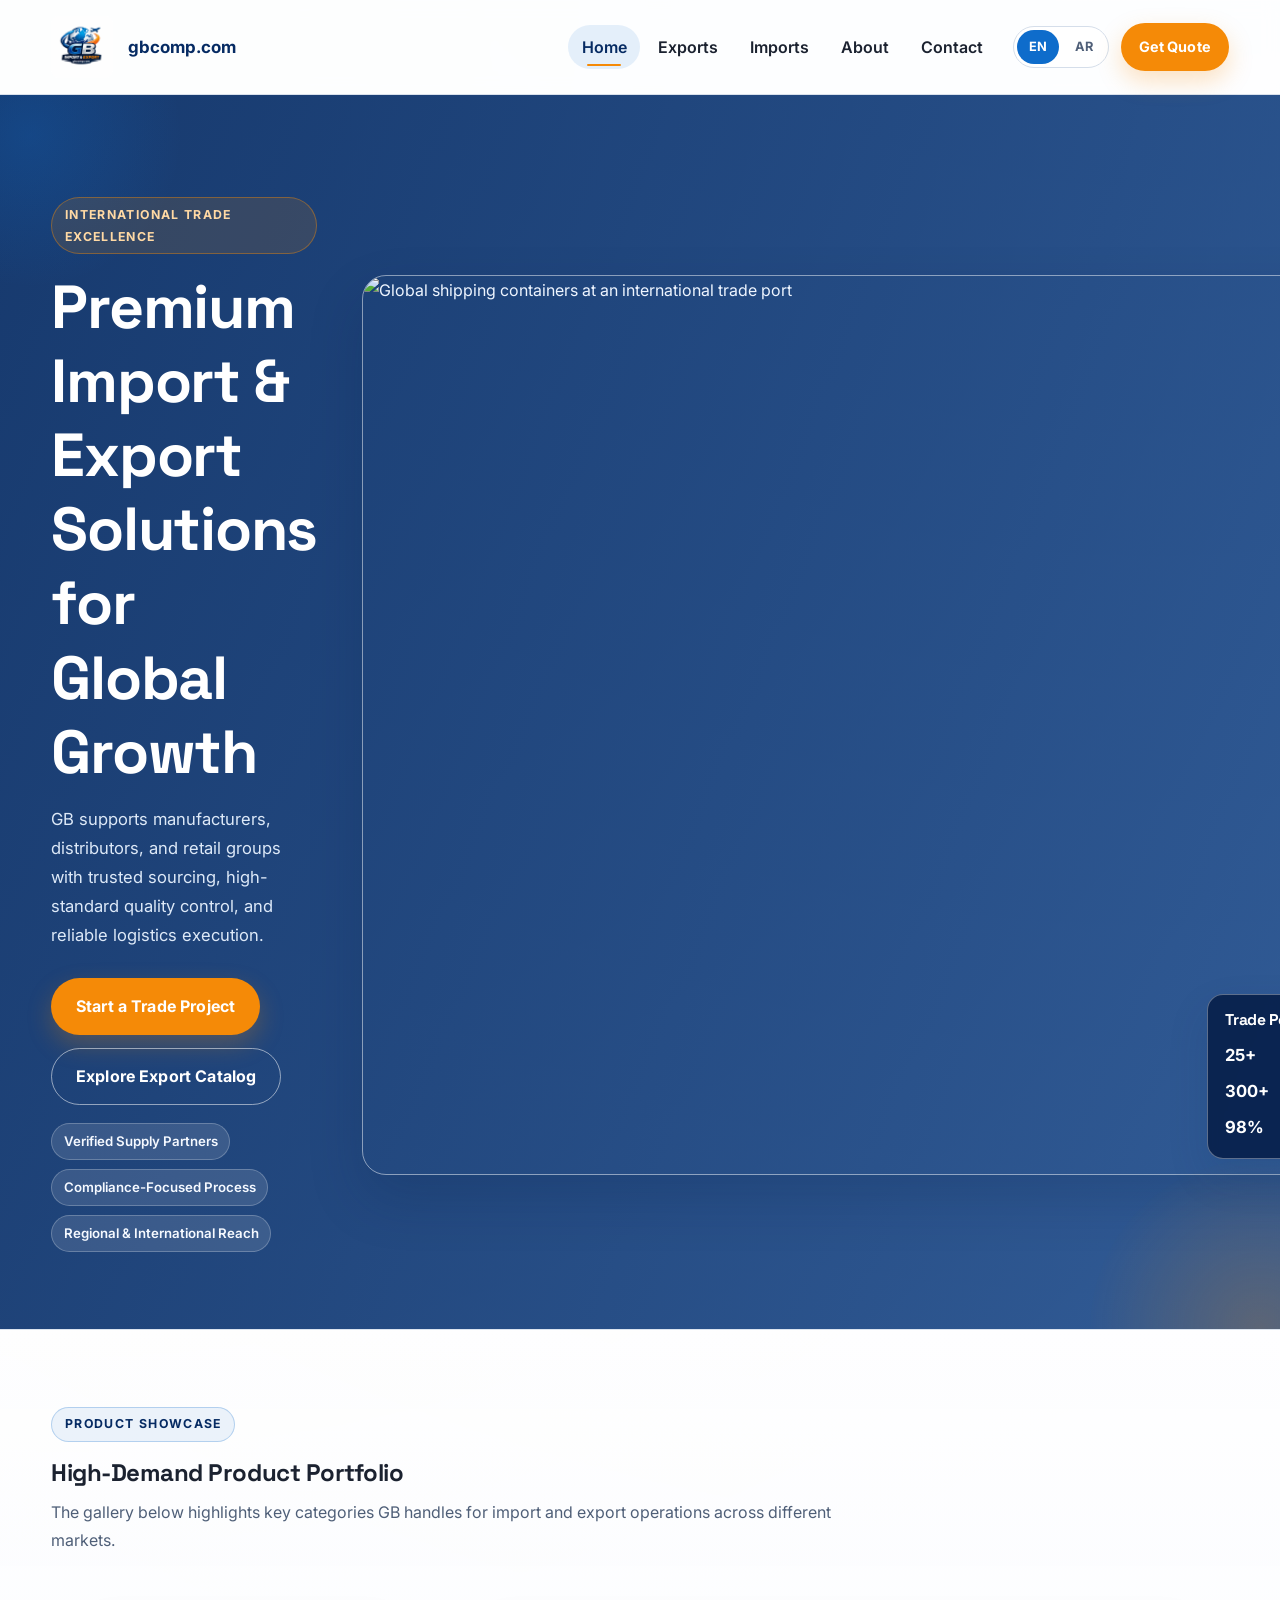
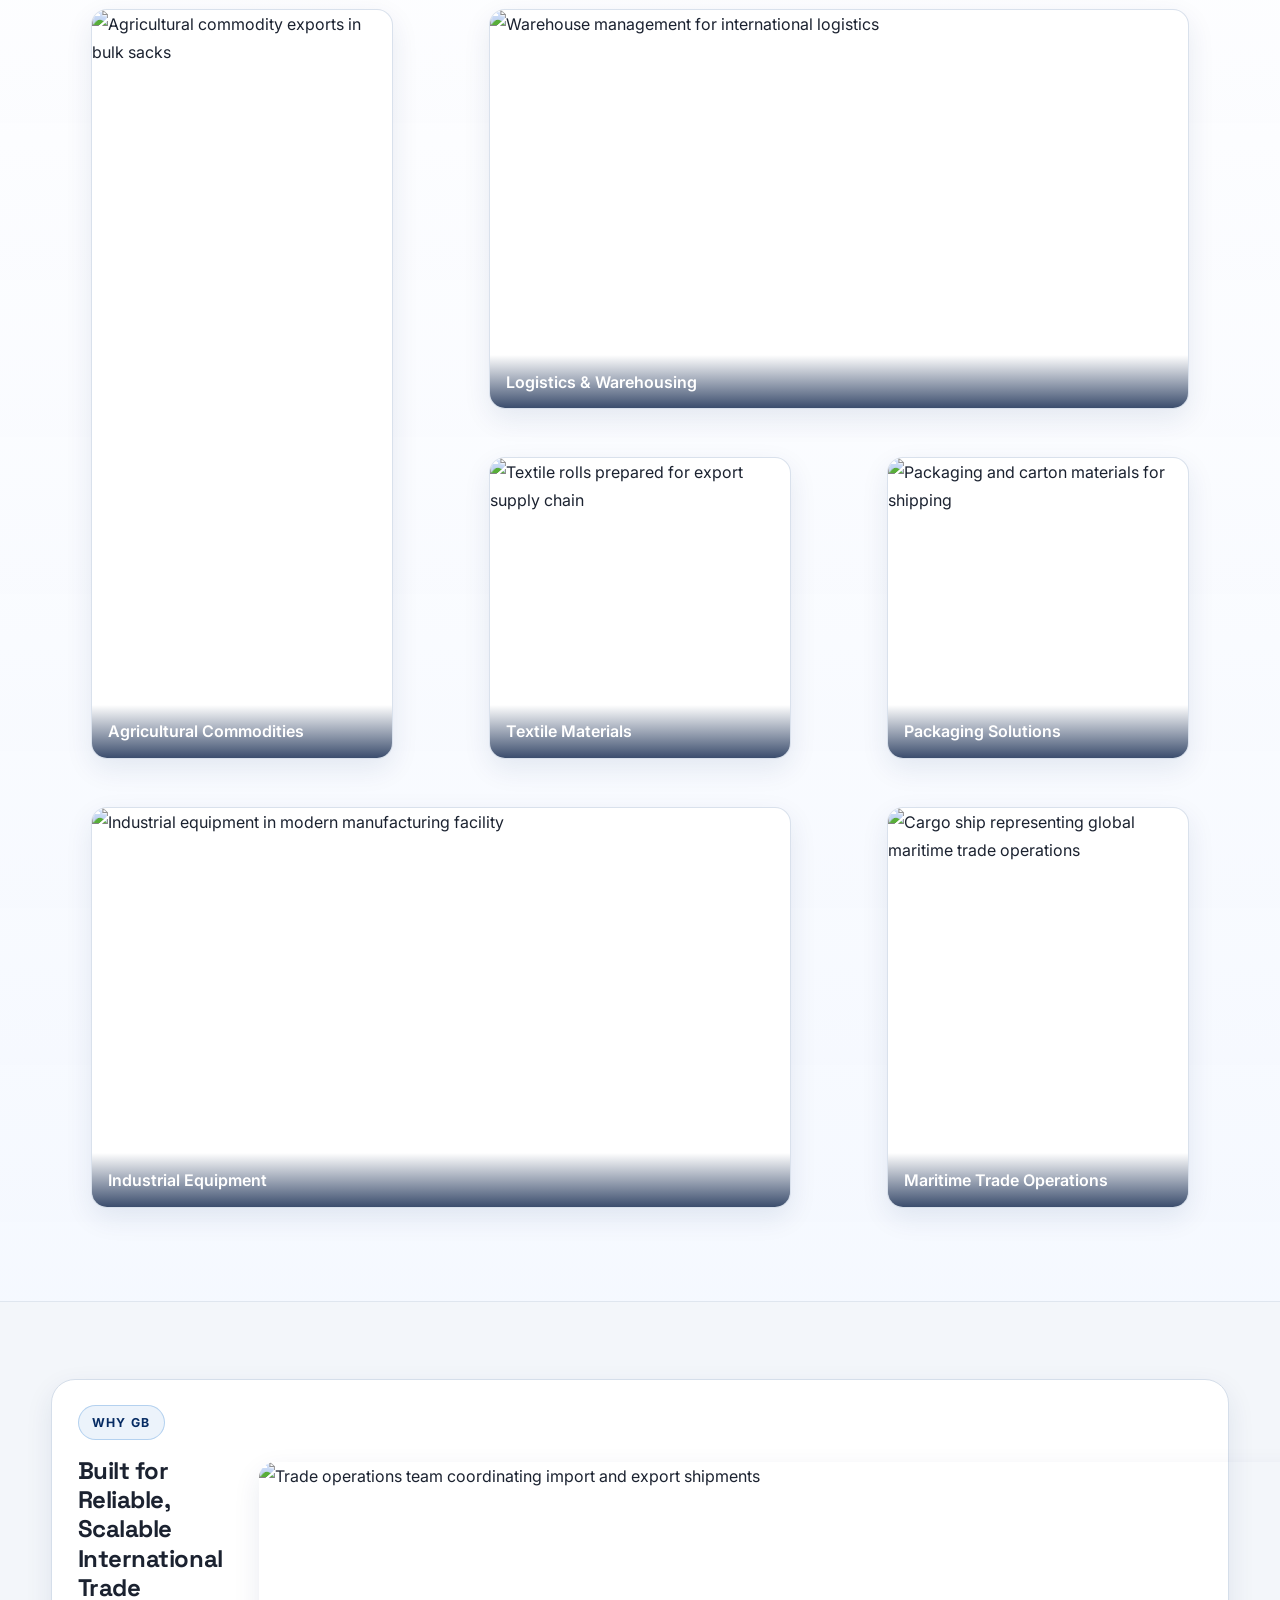
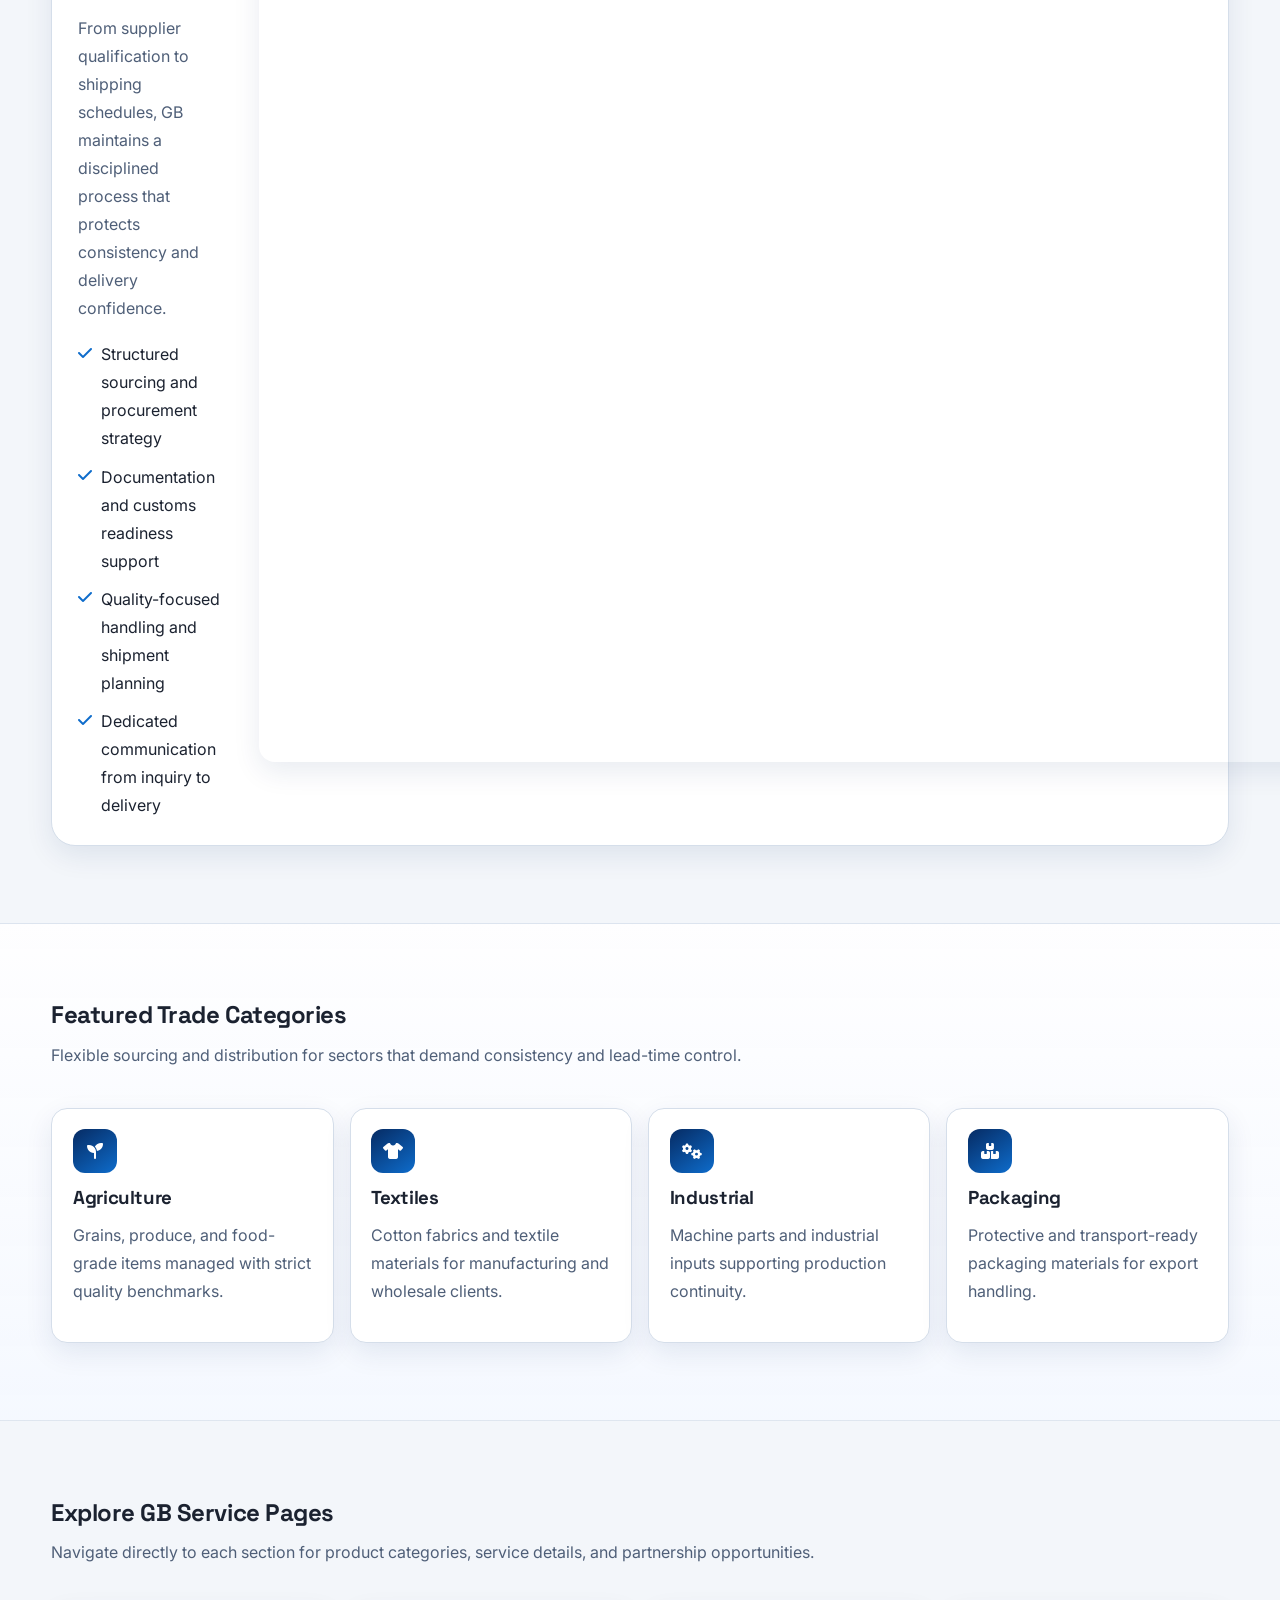
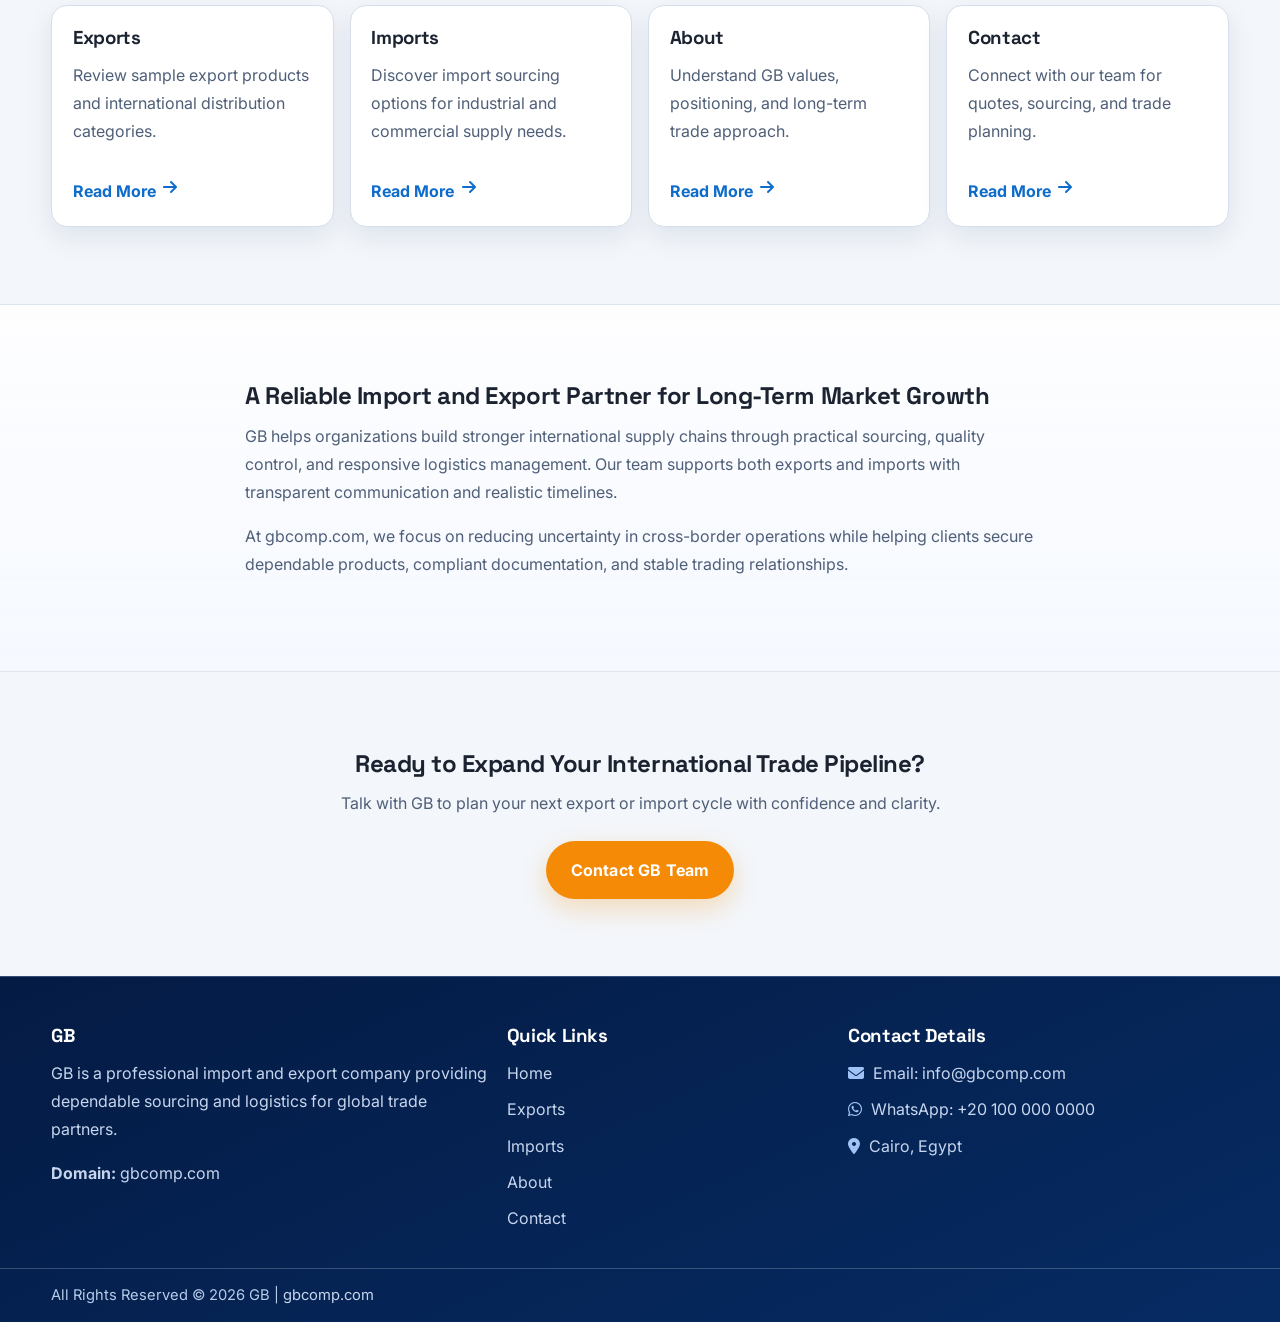
==== index.html @ 56ac0a10 "Add files via upload" ====
<!DOCTYPE html>
<html lang="en" dir="ltr">
<head>
  <meta charset="UTF-8">
  <meta name="viewport" content="width=device-width, initial-scale=1.0">
  <title>GB Import & Export Company | Global Trade Solutions</title>
  <meta name="description" data-meta="description" content="GB is a trusted import and export company delivering reliable sourcing, compliance, and global shipping solutions.">
  <meta name="keywords" data-meta="keywords" content="GB, gbcomp.com, import export company, global trade, export services, import services, logistics">
  <meta name="robots" content="index, follow">
  <link rel="canonical" href="https://gbcomp.com/">
  <link rel="alternate" hreflang="en" href="https://gbcomp.com/index.html">
  <link rel="alternate" hreflang="ar" href="https://gbcomp.com/index.html?lang=ar">
  <meta property="og:type" content="website">
  <meta property="og:url" content="https://gbcomp.com/">
  <meta property="og:title" data-meta="og:title" content="GB Import & Export Company | Global Trade Solutions">
  <meta property="og:description" data-meta="og:description" content="Professional import and export services by GB with reliable sourcing and shipping.">
  <meta property="og:image" content="https://source.unsplash.com/1600x900/?cargo,ship,port,sunset">
  <meta property="og:site_name" content="GB - gbcomp.com">
  <meta name="twitter:card" content="summary_large_image">
  <meta name="twitter:title" data-meta="twitter:title" content="GB Import & Export Company | Global Trade Solutions">
  <meta name="twitter:description" data-meta="twitter:description" content="Professional import and export services by GB with reliable sourcing and shipping.">
  <meta name="twitter:image" content="https://source.unsplash.com/1600x900/?global,trade,logistics">
  <link rel="preconnect" href="https://fonts.googleapis.com">
  <link rel="preconnect" href="https://fonts.gstatic.com" crossorigin>
  <link href="https://fonts.googleapis.com/css2?family=Cairo:wght@400;500;600;700&family=Inter:wght@400;500;600;700&family=Noto+Kufi+Arabic:wght@400;500;700&family=Space+Grotesk:wght@500;600;700&family=Tajawal:wght@400;500;700&display=swap" rel="stylesheet">
  <link rel="stylesheet" href="https://cdnjs.cloudflare.com/ajax/libs/font-awesome/6.5.2/css/all.min.css">
  <link rel="stylesheet" href="style.css">
  <script defer src="script.js"></script>
  <script type="application/ld+json">
    {
      "@context": "https://schema.org",
      "@type": "Organization",
      "name": "GB",
      "url": "https://gbcomp.com/",
      "logo": "https://gbcomp.com/logo.svg",
      "email": "info@gbcomp.com",
      "telephone": "+20 100 000 0000",
      "description": "GB is an import and export company providing international sourcing, export distribution, and global logistics coordination.",
      "address": {
        "@type": "PostalAddress",
        "addressLocality": "Cairo",
        "addressCountry": "EG"
      },
      "contactPoint": {
        "@type": "ContactPoint",
        "contactType": "sales",
        "email": "info@gbcomp.com",
        "telephone": "+20 100 000 0000"
      }
    }
  </script>
</head>
<body data-page="home">
  <header class="site-header">
    <div class="container nav-wrap">
      <a class="brand" href="index.html" aria-label="GB Home">
        <img class="brand-logo" src="logo.svg" alt="GB Company Logo" width="220" height="60" decoding="async">
        <span class="brand-text">gbcomp.com</span>
      </a>

      <button class="nav-toggle" aria-expanded="false" aria-controls="site-nav" aria-label="Toggle menu">
        <i class="fa-solid fa-bars"></i>
      </button>

      <nav class="site-nav" id="site-nav" aria-label="Main navigation">
        <ul>
          <li><a href="index.html" data-i18n="common.nav.home">Home</a></li>
          <li><a href="exports.html" data-i18n="common.nav.exports">Exports</a></li>
          <li><a href="imports.html" data-i18n="common.nav.imports">Imports</a></li>
          <li><a href="about.html" data-i18n="common.nav.about">About</a></li>
          <li><a href="contact.html" data-i18n="common.nav.contact" data-open-contact-modal="true">Contact</a></li>
        </ul>

        <div class="nav-actions">
          <div class="lang-switch" role="group" aria-label="Language switcher">
            <button class="lang-btn" type="button" data-lang-btn="en">EN</button>
            <button class="lang-btn" type="button" data-lang-btn="ar">AR</button>
          </div>
          <a class="btn btn-sm" href="contact.html" data-i18n="common.nav.quote">Get Quote</a>
        </div>
      </nav>
    </div>
  </header>

  <main>
    <section class="hero hero-home" style="--hero-image: url('https://source.unsplash.com/1920x1080/?shipping,containers,port,sunset');">
      <div class="container hero-grid">
        <div class="hero-copy reveal">
          <span class="eyebrow" data-i18n="home.hero.eyebrow">International Trade Excellence</span>
          <h1 data-i18n="home.hero.title">Premium Import & Export Solutions for Global Growth</h1>
          <p data-i18n="home.hero.text">
            GB supports manufacturers, distributors, and retail groups with trusted sourcing, high-standard quality control, and reliable logistics execution.
          </p>
          <div class="hero-actions">
            <a class="btn" href="contact.html" data-i18n="home.hero.ctaPrimary">Start a Trade Project</a>
            <a class="btn btn-outline" href="exports.html" data-i18n="home.hero.ctaSecondary">Explore Export Catalog</a>
          </div>
          <div class="trust-strip">
            <span data-i18n="home.hero.trust1">Verified Supply Partners</span>
            <span data-i18n="home.hero.trust2">Compliance-Focused Process</span>
            <span data-i18n="home.hero.trust3">Regional & International Reach</span>
          </div>
        </div>

        <div class="hero-visual reveal">
          <img src="https://source.unsplash.com/1200x900/?container,terminal,logistics" loading="eager" width="1200" height="900" alt="Global shipping containers at an international trade port" data-i18n-alt="home.alt.heroImage">
          <article class="hero-float-card">
            <h3 data-i18n="home.hero.cardTitle">Trade Performance Snapshot</h3>
            <ul>
              <li><strong>25+</strong> <span data-i18n="home.hero.metric1">Active Global Routes</span></li>
              <li><strong>300+</strong> <span data-i18n="home.hero.metric2">Products Managed</span></li>
              <li><strong>98%</strong> <span data-i18n="home.hero.metric3">On-Time Shipments</span></li>
            </ul>
          </article>
        </div>
      </div>
    </section>

    <section class="section section-soft">
      <div class="container">
        <div class="section-heading reveal">
          <span class="eyebrow" data-i18n="home.gallery.eyebrow">Product Showcase</span>
          <h2 data-i18n="home.gallery.title">High-Demand Product Portfolio</h2>
          <p data-i18n="home.gallery.text">The gallery below highlights key categories GB handles for import and export operations across different markets.</p>
        </div>

        <div class="gallery-grid">
          <figure class="gallery-item tall reveal">
            <img src="https://source.unsplash.com/900x1200/?agriculture,grain,export" loading="lazy" width="900" height="1200" alt="Agricultural commodity exports in bulk sacks" data-i18n-alt="home.alt.gallery1">
            <figcaption data-i18n="home.gallery.cap1">Agricultural Commodities</figcaption>
          </figure>
          <figure class="gallery-item wide reveal">
            <img src="https://source.unsplash.com/1400x800/?logistics,warehouse,forklift" loading="lazy" width="1400" height="800" alt="Warehouse management for international logistics" data-i18n-alt="home.alt.gallery2">
            <figcaption data-i18n="home.gallery.cap2">Logistics & Warehousing</figcaption>
          </figure>
          <figure class="gallery-item reveal">
            <img src="https://source.unsplash.com/900x900/?textile,fabric,manufacturing" loading="lazy" width="900" height="900" alt="Textile rolls prepared for export supply chain" data-i18n-alt="home.alt.gallery3">
            <figcaption data-i18n="home.gallery.cap3">Textile Materials</figcaption>
          </figure>
          <figure class="gallery-item reveal">
            <img src="https://source.unsplash.com/900x900/?packaging,carton,boxes" loading="lazy" width="900" height="900" alt="Packaging and carton materials for shipping" data-i18n-alt="home.alt.gallery4">
            <figcaption data-i18n="home.gallery.cap4">Packaging Solutions</figcaption>
          </figure>
          <figure class="gallery-item wide reveal">
            <img src="https://source.unsplash.com/1400x800/?industrial,machinery,factory" loading="lazy" width="1400" height="800" alt="Industrial equipment in modern manufacturing facility" data-i18n-alt="home.alt.gallery5">
            <figcaption data-i18n="home.gallery.cap5">Industrial Equipment</figcaption>
          </figure>
          <figure class="gallery-item reveal">
            <img src="https://source.unsplash.com/900x900/?cargo,ship,global,trade" loading="lazy" width="900" height="900" alt="Cargo ship representing global maritime trade operations" data-i18n-alt="home.alt.gallery6">
            <figcaption data-i18n="home.gallery.cap6">Maritime Trade Operations</figcaption>
          </figure>
        </div>
      </div>
    </section>

    <section class="section">
      <div class="container split-grid split-card reveal">
        <div>
          <span class="eyebrow" data-i18n="home.why.eyebrow">Why GB</span>
          <h2 data-i18n="home.why.title">Built for Reliable, Scalable International Trade</h2>
          <p data-i18n="home.why.text">From supplier qualification to shipping schedules, GB maintains a disciplined process that protects consistency and delivery confidence.</p>
          <ul class="check-list">
            <li><i class="fa-solid fa-check"></i> <span data-i18n="home.why.point1">Structured sourcing and procurement strategy</span></li>
            <li><i class="fa-solid fa-check"></i> <span data-i18n="home.why.point2">Documentation and customs readiness support</span></li>
            <li><i class="fa-solid fa-check"></i> <span data-i18n="home.why.point3">Quality-focused handling and shipment planning</span></li>
            <li><i class="fa-solid fa-check"></i> <span data-i18n="home.why.point4">Dedicated communication from inquiry to delivery</span></li>
          </ul>
        </div>
        <div class="media-panel">
          <img src="https://source.unsplash.com/1200x900/?shipping,operations,team" loading="lazy" width="1200" height="900" alt="Trade operations team coordinating import and export shipments" data-i18n-alt="home.alt.whyImage">
        </div>
      </div>
    </section>

    <section class="section section-soft">
      <div class="container">
        <div class="section-heading reveal">
          <h2 data-i18n="home.categories.title">Featured Trade Categories</h2>
          <p data-i18n="home.categories.text">Flexible sourcing and distribution for sectors that demand consistency and lead-time control.</p>
        </div>

        <div class="card-grid card-grid-4">
          <article class="service-card reveal">
            <i class="fa-solid fa-seedling"></i>
            <h3 data-i18n="home.categories.c1Title">Agriculture</h3>
            <p data-i18n="home.categories.c1Text">Grains, produce, and food-grade items managed with strict quality benchmarks.</p>
          </article>
          <article class="service-card reveal">
            <i class="fa-solid fa-shirt"></i>
            <h3 data-i18n="home.categories.c2Title">Textiles</h3>
            <p data-i18n="home.categories.c2Text">Cotton fabrics and textile materials for manufacturing and wholesale clients.</p>
          </article>
          <article class="service-card reveal">
            <i class="fa-solid fa-gears"></i>
            <h3 data-i18n="home.categories.c3Title">Industrial</h3>
            <p data-i18n="home.categories.c3Text">Machine parts and industrial inputs supporting production continuity.</p>
          </article>
          <article class="service-card reveal">
            <i class="fa-solid fa-boxes-stacked"></i>
            <h3 data-i18n="home.categories.c4Title">Packaging</h3>
            <p data-i18n="home.categories.c4Text">Protective and transport-ready packaging materials for export handling.</p>
          </article>
        </div>
      </div>
    </section>

    <section class="section">
      <div class="container">
        <div class="section-heading reveal">
          <h2 data-i18n="home.overview.title">Explore GB Service Pages</h2>
          <p data-i18n="home.overview.text">Navigate directly to each section for product categories, service details, and partnership opportunities.</p>
        </div>

        <div class="card-grid card-grid-4">
          <a class="link-card reveal" href="exports.html">
            <h3 data-i18n="home.overview.eTitle">Exports</h3>
            <p data-i18n="home.overview.eText">Review sample export products and international distribution categories.</p>
            <span><span data-i18n="common.readMore">Read More</span> <i class="fa-solid fa-arrow-right"></i></span>
          </a>
          <a class="link-card reveal" href="imports.html">
            <h3 data-i18n="home.overview.iTitle">Imports</h3>
            <p data-i18n="home.overview.iText">Discover import sourcing options for industrial and commercial supply needs.</p>
            <span><span data-i18n="common.readMore">Read More</span> <i class="fa-solid fa-arrow-right"></i></span>
          </a>
          <a class="link-card reveal" href="about.html">
            <h3 data-i18n="home.overview.aTitle">About</h3>
            <p data-i18n="home.overview.aText">Understand GB values, positioning, and long-term trade approach.</p>
            <span><span data-i18n="common.readMore">Read More</span> <i class="fa-solid fa-arrow-right"></i></span>
          </a>
          <a class="link-card reveal" href="contact.html">
            <h3 data-i18n="home.overview.cTitle">Contact</h3>
            <p data-i18n="home.overview.cText">Connect with our team for quotes, sourcing, and trade planning.</p>
            <span><span data-i18n="common.readMore">Read More</span> <i class="fa-solid fa-arrow-right"></i></span>
          </a>
        </div>
      </div>
    </section>

    <section class="section section-soft">
      <div class="container narrow reveal">
        <h2 data-i18n="home.seo.title">A Reliable Import and Export Partner for Long-Term Market Growth</h2>
        <p data-i18n="home.seo.p1">GB helps organizations build stronger international supply chains through practical sourcing, quality control, and responsive logistics management. Our team supports both exports and imports with transparent communication and realistic timelines.</p>
        <p data-i18n="home.seo.p2">At gbcomp.com, we focus on reducing uncertainty in cross-border operations while helping clients secure dependable products, compliant documentation, and stable trading relationships.</p>
      </div>
    </section>

    <section class="section cta-band">
      <div class="container reveal">
        <h2 data-i18n="home.cta.title">Ready to Expand Your International Trade Pipeline?</h2>
        <p data-i18n="home.cta.text">Talk with GB to plan your next export or import cycle with confidence and clarity.</p>
        <a class="btn" href="contact.html" data-i18n="home.cta.button">Contact GB Team</a>
      </div>
    </section>
  </main>

  <footer class="site-footer">
    <div class="container footer-grid">
      <div>
        <h3 data-i18n="common.footer.company">GB</h3>
        <p data-i18n="common.footer.about">GB is a professional import and export company providing dependable sourcing and logistics for global trade partners.</p>
        <p>
          <strong data-i18n="common.footer.domain">Domain:</strong>
          <a href="https://gbcomp.com/">gbcomp.com</a>
        </p>
      </div>

      <div>
        <h3 data-i18n="common.footer.quickLinks">Quick Links</h3>
        <ul class="footer-links">
          <li><a href="index.html" data-i18n="common.nav.home">Home</a></li>
          <li><a href="exports.html" data-i18n="common.nav.exports">Exports</a></li>
          <li><a href="imports.html" data-i18n="common.nav.imports">Imports</a></li>
          <li><a href="about.html" data-i18n="common.nav.about">About</a></li>
          <li><a href="contact.html" data-i18n="common.nav.contact">Contact</a></li>
        </ul>
      </div>

      <div>
        <h3 data-i18n="common.footer.contact">Contact Details</h3>
        <ul class="footer-contact">
          <li><i class="fa-solid fa-envelope"></i> <span data-i18n="common.footer.emailLabel">Email:</span> <a href="mailto:info@gbcomp.com">info@gbcomp.com</a></li>
          <li><i class="fa-brands fa-whatsapp"></i> <span data-i18n="common.footer.whatsappLabel">WhatsApp:</span> <a href="https://wa.me/201000000000" target="_blank" rel="noopener">+20 100 000 0000</a></li>
          <li><i class="fa-solid fa-location-dot"></i> <span data-i18n="common.footer.address">Cairo, Egypt</span></li>
        </ul>
      </div>
    </div>

    <div class="footer-bottom">
      <div class="container">
        <p><span data-i18n="common.footer.rights">All Rights Reserved</span> &copy; <span data-year></span> GB | <a href="https://gbcomp.com/">gbcomp.com</a></p>
      </div>
    </div>
  </footer>
  <!-- Quick Contact Modal: edit contact details and labels here if needed -->
  <div class="contact-modal" data-contact-modal aria-hidden="true">
    <div class="contact-modal-panel" role="dialog" aria-modal="true" aria-labelledby="contact-modal-title">
      <button class="modal-close" type="button" data-close-contact-modal aria-label="Close contact form">
        <i class="fa-solid fa-xmark"></i>
      </button>

      <div class="modal-grid">
        <aside class="modal-info">
          <span class="modal-eyebrow" data-i18n="contact.modal.eyebrow">Contact Team</span>
          <h2 id="contact-modal-title" data-i18n="contact.modal.title">Contact Us</h2>
          <p class="modal-lead" data-i18n="contact.modal.text">Connect with GB for import and export planning, sourcing support, and commercial quotations.</p>

          <ul class="modal-contact-list">
            <!-- Editable contact details -->
            <li>
              <i class="fa-solid fa-envelope"></i>
              <div>
                <h3 data-i18n="contact.info.emailTitle">Email</h3>
                <a href="mailto:info@gbcomp.com">info@gbcomp.com</a>
              </div>
            </li>
            <li>
              <i class="fa-brands fa-whatsapp"></i>
              <div>
                <h3 data-i18n="contact.info.whatsappTitle">WhatsApp</h3>
                <a href="https://wa.me/201000000000" target="_blank" rel="noopener">+20 100 000 0000</a>
              </div>
            </li>
            <li>
              <i class="fa-solid fa-location-dot"></i>
              <div>
                <h3 data-i18n="contact.info.addressTitle">Address</h3>
                <p data-i18n="contact.info.addressText">Cairo, Egypt</p>
              </div>
            </li>
            <li>
              <i class="fa-solid fa-clock"></i>
              <div>
                <h3 data-i18n="contact.info.hoursTitle">Business Hours</h3>
                <p data-i18n="contact.info.hoursLine1">Monday - Friday: 9:00 AM - 6:00 PM</p>
                <p data-i18n="contact.info.hoursLine2">Saturday: 10:00 AM - 2:00 PM</p>
              </div>
            </li>
          </ul>
        </aside>

        <section class="modal-form-block">
          <h3 data-i18n="contact.form.title">Send Us a Message</h3>
          <p data-i18n="contact.form.text">Use the form for quotations, sourcing requests, and partnership discussions.</p>

          <form id="contact-modal-form" class="modal-form" action="#" method="post">
            <label for="modal-full-name" data-i18n="contact.form.nameLabel">Full Name</label>
            <input id="modal-full-name" name="modal-full-name" type="text" required data-i18n-placeholder="contact.form.namePlaceholder" placeholder="Your full name">

            <label for="modal-email" data-i18n="contact.form.emailLabel">Email</label>
            <input id="modal-email" name="modal-email" type="email" required data-i18n-placeholder="contact.form.emailPlaceholder" placeholder="your@email.com">

            <label for="modal-phone" data-i18n="contact.form.phoneLabel">Phone</label>
            <input id="modal-phone" name="modal-phone" type="tel" required data-i18n-placeholder="contact.form.phonePlaceholder" placeholder="+20 100 000 0000">

            <label for="modal-subject" data-i18n="contact.form.subjectLabel">Subject</label>
            <input id="modal-subject" name="modal-subject" type="text" required data-i18n-placeholder="contact.form.subjectPlaceholder" placeholder="Inquiry subject">

            <label for="modal-message" data-i18n="contact.form.messageLabel">Message</label>
            <textarea id="modal-message" name="modal-message" rows="4" required data-i18n-placeholder="contact.form.messagePlaceholder" placeholder="Tell us about your requirement"></textarea>

            <button class="btn" type="submit" data-i18n="contact.form.submit">Submit Inquiry</button>
            <p class="modal-form-status" aria-live="polite"></p>
          </form>
        </section>
      </div>
    </div>
  </div>
</body>
</html>
---- style.css ----
:root {
  --color-primary: #062b63;
  --color-secondary: #0e6ccb;
  --color-accent: #f58a07;
  --color-bg: #f3f6fa;
  --color-white: #ffffff;
  --color-text: #1b2230;
  --color-muted: #4f5f78;
  --color-border: #d5deea;
  --color-footer: #041b44;
  --color-footer-muted: #c7d6ee;

  --radius-sm: 10px;
  --radius-md: 16px;
  --radius-lg: 24px;
  --radius-pill: 999px;

  --shadow-sm: 0 10px 28px rgba(6, 43, 99, 0.09);
  --shadow-md: 0 18px 40px rgba(6, 43, 99, 0.13);
  --shadow-lg: 0 24px 54px rgba(4, 27, 68, 0.18);

  --space-1: 0.5rem;
  --space-2: 0.75rem;
  --space-3: 1rem;
  --space-4: 1.25rem;
  --space-5: 1.5rem;
  --space-6: 2rem;
  --space-7: 2.5rem;
  --space-8: 3.5rem;

  --max-width: 1180px;
  --transition: 220ms ease;

  --font-body-en: "Inter", "Source Sans 3", sans-serif;
  --font-heading-en: "Space Grotesk", "Inter", sans-serif;
  --font-body-ar: "Cairo", "Tajawal", sans-serif;
  --font-heading-ar: "Noto Kufi Arabic", "Cairo", sans-serif;
}

* {
  box-sizing: border-box;
}

html {
  scroll-behavior: smooth;
}

body {
  margin: 0;
  color: var(--color-text);
  font-family: var(--font-body-en);
  line-height: 1.75;
  text-align: start;
  background:
    radial-gradient(circle at 90% -10%, rgba(14, 108, 203, 0.08), transparent 36%),
    radial-gradient(circle at 5% 0%, rgba(6, 43, 99, 0.08), transparent 30%),
    var(--color-bg);
}

body.modal-open {
  overflow: hidden;
}

html[lang="ar"] body {
  font-family: var(--font-body-ar);
}

h1,
h2,
h3,
h4 {
  margin: 0 0 0.72rem;
  line-height: 1.22;
  letter-spacing: -0.02em;
  font-family: var(--font-heading-en);
  color: var(--color-text);
}

html[lang="ar"] h1,
html[lang="ar"] h2,
html[lang="ar"] h3,
html[lang="ar"] h4 {
  letter-spacing: 0;
  font-family: var(--font-heading-ar);
}

p {
  margin: 0 0 1rem;
  color: var(--color-muted);
}

a {
  color: inherit;
  text-decoration: none;
}

img {
  width: 100%;
  max-width: 100%;
  display: block;
  border-radius: var(--radius-md);
}

ul {
  margin: 0;
  padding: 0;
  list-style: none;
}

button,
input,
textarea,
a {
  font: inherit;
}

button:focus-visible,
a:focus-visible,
input:focus-visible,
textarea:focus-visible {
  outline: 3px solid rgba(14, 108, 203, 0.35);
  outline-offset: 2px;
}

.container {
  width: min(var(--max-width), 92vw);
  margin-inline: auto;
}

.narrow {
  width: min(790px, 100%);
}

.section {
  padding-block: clamp(4rem, 6vw, 6.6rem);
}

.section-soft {
  background: linear-gradient(180deg, rgba(255, 255, 255, 0.94), rgba(245, 249, 255, 0.9));
  border-block: 1px solid rgba(213, 222, 234, 0.76);
}

.section-heading {
  max-width: 790px;
  margin-block-end: clamp(1.6rem, 3vw, 2.8rem);
}

.eyebrow {
  display: inline-flex;
  align-items: center;
  gap: 0.42rem;
  margin-block-end: 1rem;
  padding: 0.35rem 0.8rem;
  border-radius: var(--radius-pill);
  border: 1px solid rgba(14, 108, 203, 0.25);
  background: rgba(14, 108, 203, 0.08);
  color: var(--color-primary);
  font-size: 0.77rem;
  font-weight: 700;
  text-transform: uppercase;
  letter-spacing: 0.11em;
}

.btn {
  display: inline-flex;
  align-items: center;
  justify-content: center;
  gap: 0.45rem;
  border-radius: var(--radius-pill);
  padding: 0.86rem 1.48rem;
  border: 1px solid transparent;
  color: var(--color-white);
  font-weight: 700;
  letter-spacing: 0.01em;
  background: var(--color-accent);
  box-shadow: 0 10px 24px rgba(245, 138, 7, 0.25);
  transition: transform var(--transition), box-shadow var(--transition), filter var(--transition), background-color var(--transition);
}

.btn:hover {
  transform: translateY(-2px);
  box-shadow: 0 14px 30px rgba(245, 138, 7, 0.3);
  filter: saturate(1.08);
}

.btn:active {
  transform: translateY(0);
}

.btn-outline {
  color: var(--color-primary);
  border-color: rgba(6, 43, 99, 0.4);
  background: transparent;
  box-shadow: none;
}

.btn-outline:hover {
  color: var(--color-white);
  border-color: var(--color-secondary);
  background: var(--color-secondary);
  box-shadow: 0 10px 24px rgba(14, 108, 203, 0.24);
}

.btn-sm {
  font-size: 0.9rem;
  padding: 0.62rem 1.06rem;
}

.site-header {
  position: sticky;
  inset-block-start: 0;
  z-index: 1200;
  backdrop-filter: blur(8px);
  background: rgba(255, 255, 255, 0.94);
  border-block-end: 1px solid rgba(213, 222, 234, 0.9);
}

.nav-wrap {
  min-height: 94px;
  display: flex;
  align-items: center;
  justify-content: space-between;
  gap: 1rem;
}

.brand {
  display: inline-flex;
  align-items: center;
  gap: 0.92rem;
  min-width: 0;
}

.brand-logo {
  height: clamp(50px, 5.4vw, 62px);
  width: auto;
  max-width: clamp(132px, 17vw, 220px);
  object-fit: contain;
  border-radius: 8px;
  display: block;
}

.brand-text {
  font-weight: 700;
  color: var(--color-primary);
  font-size: clamp(0.94rem, 1.6vw, 1.06rem);
  line-height: 1.2;
  white-space: nowrap;
}

.nav-toggle {
  display: none;
  width: 44px;
  height: 44px;
  border: 1px solid var(--color-border);
  border-radius: 11px;
  background: var(--color-white);
  color: var(--color-primary);
  cursor: pointer;
}

.site-nav {
  display: flex;
  align-items: center;
  gap: 1rem;
}

.site-nav ul {
  display: flex;
  align-items: center;
  gap: 0.32rem;
}

.site-nav ul a {
  position: relative;
  display: inline-flex;
  align-items: center;
  justify-content: center;
  border-radius: var(--radius-pill);
  padding: 0.52rem 0.84rem;
  font-weight: 600;
  color: var(--color-text);
  transition: color var(--transition), background-color var(--transition), transform var(--transition);
}

.site-nav ul a:hover,
.site-nav ul a.active {
  color: var(--color-primary);
  background: rgba(14, 108, 203, 0.1);
}

.site-nav ul a.active::after {
  content: "";
  position: absolute;
  inset-inline: 26%;
  inset-block-end: 0.18rem;
  height: 2px;
  border-radius: 10px;
  background: var(--color-accent);
}

.site-nav ul a:hover {
  transform: translateY(-1px);
}

.nav-actions {
  display: flex;
  align-items: center;
  gap: 0.72rem;
}

.lang-switch {
  display: inline-flex;
  align-items: center;
  gap: 0.24rem;
  border: 1px solid var(--color-border);
  border-radius: var(--radius-pill);
  padding: 0.2rem;
  background: var(--color-white);
}

.lang-btn {
  min-width: 42px;
  border: none;
  border-radius: var(--radius-pill);
  padding: 0.35rem 0.65rem;
  font-size: 0.8rem;
  font-weight: 700;
  color: var(--color-muted);
  background: transparent;
  cursor: pointer;
  transition: color var(--transition), background-color var(--transition), transform var(--transition);
}

.lang-btn:hover {
  color: var(--color-primary);
  transform: translateY(-1px);
}

.lang-btn.active {
  color: var(--color-white);
  background: var(--color-secondary);
}

.hero {
  position: relative;
  overflow: hidden;
}

.hero-home {
  position: relative;
  color: #eef5ff;
  padding-block: clamp(4.2rem, 8vw, 7rem) clamp(3.2rem, 6vw, 5.2rem);
  background:
    linear-gradient(110deg, rgba(6, 43, 99, 0.92), rgba(8, 58, 128, 0.82)),
    var(--hero-image) center / cover no-repeat;
}

.hero-home::before,
.hero-home::after {
  content: "";
  position: absolute;
  pointer-events: none;
}

.hero-home::before {
  inset-inline-start: -120px;
  inset-block-start: -110px;
  width: 300px;
  height: 300px;
  border-radius: 50%;
  background: radial-gradient(circle, rgba(14, 108, 203, 0.25), transparent 72%);
}

.hero-home::after {
  inset-inline-end: -150px;
  inset-block-end: -170px;
  width: 340px;
  height: 340px;
  border-radius: 50%;
  background: radial-gradient(circle, rgba(245, 138, 7, 0.22), transparent 73%);
}

.hero-grid {
  display: grid;
  grid-template-columns: 1.08fr 0.92fr;
  gap: clamp(1.4rem, 4vw, 2.8rem);
  align-items: center;
}

.hero-copy h1 {
  font-size: clamp(2rem, 4.8vw, 3.8rem);
  margin-block-end: 1rem;
  color: #ffffff;
}

.hero-copy p {
  color: rgba(232, 242, 255, 0.95);
  font-size: clamp(1rem, 1.3vw, 1.12rem);
}

.hero-actions {
  display: flex;
  flex-wrap: wrap;
  gap: 0.78rem;
  margin-block: 1.7rem 1.15rem;
}

.trust-strip {
  display: flex;
  flex-wrap: wrap;
  gap: 0.58rem;
}

.trust-strip span {
  display: inline-flex;
  align-items: center;
  border-radius: var(--radius-pill);
  padding: 0.36rem 0.72rem;
  border: 1px solid rgba(255, 255, 255, 0.23);
  background: rgba(255, 255, 255, 0.12);
  color: #f5f9ff;
  font-size: 0.83rem;
  font-weight: 600;
}

.hero-home .eyebrow {
  border-color: rgba(245, 138, 7, 0.4);
  background: rgba(245, 138, 7, 0.13);
  color: #ffd9a4;
}

.hero-home .btn-outline {
  color: var(--color-white);
  border-color: rgba(255, 255, 255, 0.52);
}

.hero-home .btn-outline:hover {
  color: var(--color-white);
  border-color: var(--color-white);
  background: rgba(255, 255, 255, 0.14);
}

.hero-visual {
  position: relative;
}

.hero-visual img {
  min-height: 470px;
  object-fit: cover;
  border-radius: var(--radius-lg);
  border: 1px solid rgba(255, 255, 255, 0.48);
  box-shadow: var(--shadow-lg);
}

.hero-float-card {
  position: absolute;
  inset-inline-end: 1rem;
  inset-block-end: 1rem;
  width: min(88%, 338px);
  padding: 1rem 1.06rem;
  border-radius: 16px;
  border: 1px solid rgba(255, 255, 255, 0.34);
  background: rgba(4, 27, 68, 0.84);
  color: #f8fbff;
  box-shadow: var(--shadow-md);
  backdrop-filter: blur(5px);
}

.hero-float-card h3 {
  margin-block-end: 0.7rem;
  font-size: 0.98rem;
  color: #ffffff;
}

.hero-float-card ul {
  display: grid;
  gap: 0.42rem;
}

.hero-float-card li {
  display: flex;
  justify-content: space-between;
  align-items: baseline;
  gap: 0.5rem;
  font-size: 0.91rem;
  color: #d9e6fb;
}

.hero-float-card strong {
  color: #ffffff;
  font-size: 1.04rem;
}

.page-hero {
  position: relative;
  color: #ffffff;
  padding-block: clamp(4rem, 7vw, 6rem) clamp(3rem, 6vw, 4.7rem);
  background:
    linear-gradient(112deg, rgba(6, 43, 99, 0.9), rgba(9, 77, 161, 0.8)),
    var(--hero-image) center / cover no-repeat;
}

.page-hero::after {
  content: "";
  position: absolute;
  inset: 0;
  pointer-events: none;
  background: linear-gradient(180deg, transparent 20%, rgba(4, 27, 68, 0.26) 100%);
}

.page-hero .container {
  position: relative;
  z-index: 2;
}

.page-hero h1 {
  font-size: clamp(1.95rem, 4.2vw, 3.28rem);
  max-width: 860px;
  color: #ffffff;
}

.page-hero p {
  max-width: 770px;
  color: rgba(240, 247, 255, 0.93);
}

.page-hero .eyebrow {
  border-color: rgba(245, 138, 7, 0.42);
  background: rgba(245, 138, 7, 0.16);
  color: #ffe2b8;
}

.gallery-grid {
  display: grid;
  gap: 1rem;
  grid-template-columns: repeat(12, minmax(0, 1fr));
}

.gallery-item {
  position: relative;
  overflow: hidden;
  border-radius: var(--radius-md);
  border: 1px solid rgba(213, 222, 234, 0.9);
  box-shadow: var(--shadow-sm);
  background: var(--color-white);
  isolation: isolate;
}

.gallery-item img {
  width: 100%;
  height: 100%;
  object-fit: cover;
  border-radius: 0;
  min-height: 270px;
  transition: transform 650ms ease;
}

.gallery-item:hover img {
  transform: scale(1.06);
}

.gallery-item figcaption {
  position: absolute;
  inset-inline: 0;
  inset-block-end: 0;
  padding: 0.8rem 1rem;
  color: #ffffff;
  font-weight: 600;
  background: linear-gradient(180deg, transparent, rgba(4, 27, 68, 0.78));
}

.gallery-item {
  grid-column: span 4;
}

.gallery-item.wide {
  grid-column: span 8;
}

.gallery-item.tall {
  grid-row: span 2;
}

.split-grid {
  display: grid;
  grid-template-columns: 1fr 1fr;
  align-items: center;
  gap: clamp(1.2rem, 3vw, 2.3rem);
}

.split-card {
  border: 1px solid var(--color-border);
  border-radius: var(--radius-lg);
  padding: clamp(1rem, 2vw, 1.75rem);
  background: var(--color-white);
  box-shadow: var(--shadow-sm);
}

.media-panel img {
  min-height: 390px;
  object-fit: cover;
  box-shadow: var(--shadow-sm);
}

.check-list {
  display: grid;
  gap: 0.65rem;
  margin-block-start: 1.15rem;
}

.check-list li {
  display: flex;
  align-items: flex-start;
  gap: 0.6rem;
}

.check-list i {
  color: var(--color-secondary);
  margin-block-start: 0.28rem;
}

.card-grid {
  display: grid;
  gap: 1rem;
}

.card-grid-4 {
  grid-template-columns: repeat(4, minmax(0, 1fr));
}

.card-grid-3 {
  grid-template-columns: repeat(3, minmax(0, 1fr));
}

.service-card,
.link-card,
.form-card,
.contact-info {
  height: 100%;
  padding: 1.3rem;
  border-radius: var(--radius-md);
  border: 1px solid var(--color-border);
  background: var(--color-white);
  box-shadow: var(--shadow-sm);
  transition: transform var(--transition), box-shadow var(--transition), border-color var(--transition), background-color var(--transition);
}

.service-card:hover,
.link-card:hover,
.form-card:hover,
.contact-info:hover {
  transform: translateY(-5px);
  box-shadow: var(--shadow-md);
  border-color: #b9cbe2;
}

.service-card i {
  width: 44px;
  height: 44px;
  margin-block-end: 0.84rem;
  border-radius: 12px;
  display: grid;
  place-items: center;
  color: var(--color-white);
  background: linear-gradient(145deg, var(--color-primary), var(--color-secondary));
}

.link-card {
  display: block;
}

.link-card span {
  display: inline-flex;
  align-items: center;
  gap: 0.45rem;
  margin-block-start: 0.5rem;
  font-weight: 700;
  color: var(--color-secondary);
}

.link-card:hover span {
  color: var(--color-primary);
}

.product-grid {
  display: grid;
  grid-template-columns: repeat(auto-fit, minmax(260px, 1fr));
  gap: 1rem;
}

.product-card {
  position: relative;
  border-radius: var(--radius-md);
  overflow: hidden;
  border: 1px solid var(--color-border);
  background: var(--color-white);
  box-shadow: var(--shadow-sm);
  transition: transform var(--transition), box-shadow var(--transition), border-color var(--transition);
}

.product-card:hover {
  transform: translateY(-6px);
  box-shadow: var(--shadow-md);
  border-color: #b9cbe2;
}

.product-media {
  position: relative;
  overflow: hidden;
}

.product-media img {
  width: 100%;
  border-radius: 0;
  object-fit: cover;
  aspect-ratio: 16 / 10;
  min-height: 220px;
  transition: transform 620ms ease;
}

.product-card:hover .product-media img {
  transform: scale(1.06);
}

.product-media::after {
  content: "";
  position: absolute;
  inset: auto 0 0 0;
  height: 56%;
  background: linear-gradient(180deg, transparent, rgba(4, 27, 68, 0.7));
}

.tag {
  position: absolute;
  inset-inline-start: 0.9rem;
  inset-block-end: 0.9rem;
  z-index: 2;
  display: inline-flex;
  align-items: center;
  border-radius: var(--radius-pill);
  padding: 0.28rem 0.76rem;
  font-size: 0.77rem;
  font-weight: 700;
  color: #ffffff;
  background: var(--color-secondary);
  box-shadow: 0 8px 20px rgba(6, 43, 99, 0.26);
}

.product-content {
  padding: 1.05rem 1rem 1.16rem;
}

.product-content h3 {
  margin-block-end: 0.52rem;
  font-size: 1.08rem;
}

.product-content p {
  margin-bottom: 0;
}

.visual-grid {
  display: grid;
  grid-template-columns: repeat(3, minmax(0, 1fr));
  gap: 1rem;
}

.visual-card {
  margin: 0;
  position: relative;
  overflow: hidden;
  border-radius: var(--radius-md);
  border: 1px solid var(--color-border);
  box-shadow: var(--shadow-sm);
}

.visual-card img {
  min-height: 280px;
  object-fit: cover;
  border-radius: 0;
  transition: transform 650ms ease;
}

.visual-card:hover img {
  transform: scale(1.05);
}

.visual-card figcaption {
  position: absolute;
  inset-inline: 0;
  inset-block-end: 0;
  padding: 0.76rem 0.9rem;
  color: #ffffff;
  font-weight: 600;
  background: linear-gradient(180deg, transparent, rgba(4, 27, 68, 0.76));
}

.contact-grid {
  display: grid;
  grid-template-columns: 1.05fr 0.95fr;
  gap: 1rem;
}

.contact-cover {
  margin: -1.3rem -1.3rem 1.1rem;
  border-radius: 16px 16px 0 0;
  overflow: hidden;
}

.contact-cover img {
  border-radius: 0;
  min-height: 220px;
  object-fit: cover;
}

.form-card form {
  display: grid;
  gap: 0.56rem;
}

.form-card label {
  color: var(--color-text);
  font-weight: 600;
}

.form-card input,
.form-card textarea {
  width: 100%;
  border: 1px solid var(--color-border);
  border-radius: 12px;
  padding: 0.72rem 0.84rem;
  color: var(--color-text);
  background: #fbfdff;
  transition: border-color var(--transition), box-shadow var(--transition), background-color var(--transition);
}

.form-card input:hover,
.form-card textarea:hover {
  border-color: #bfd0e6;
}

.form-card input:focus,
.form-card textarea:focus {
  outline: none;
  border-color: var(--color-secondary);
  background: var(--color-white);
  box-shadow: 0 0 0 3px rgba(14, 108, 203, 0.16);
}

.form-status {
  min-height: 1.2rem;
  font-weight: 700;
  margin-block-start: 0.25rem;
}

.form-status.success {
  color: var(--color-secondary);
}

.contact-info ul {
  display: grid;
  gap: 0.95rem;
}

.contact-info li {
  display: flex;
  gap: 0.72rem;
  align-items: flex-start;
}

.contact-info i {
  width: 36px;
  height: 36px;
  display: grid;
  place-items: center;
  border-radius: 10px;
  color: var(--color-white);
  background: var(--color-secondary);
  margin-block-start: 0.12rem;
}

.map-placeholder {
  margin-block-start: 1rem;
  border-radius: var(--radius-md);
  overflow: hidden;
  border: 1px solid var(--color-border);
  box-shadow: var(--shadow-sm);
}

.map-placeholder img {
  min-height: 340px;
  object-fit: cover;
}

.contact-modal {
  position: fixed;
  inset: 0;
  z-index: 2000;
  padding: 1rem;
  display: grid;
  place-items: center;
  background: rgba(4, 27, 68, 0.62);
  backdrop-filter: blur(3px);
  opacity: 0;
  visibility: hidden;
  pointer-events: none;
  transition: opacity var(--transition), visibility var(--transition), backdrop-filter var(--transition);
}

.contact-modal.is-open {
  opacity: 1;
  visibility: visible;
  pointer-events: auto;
}

.contact-modal-panel {
  position: relative;
  width: min(1020px, 100%);
  max-height: min(92vh, 780px);
  overflow-y: auto;
  padding: 1.2rem;
  border-radius: var(--radius-lg);
  border: 1px solid rgba(213, 222, 234, 0.9);
  background: #f8fbff;
  box-shadow: var(--shadow-lg);
  transform: translateY(16px) scale(0.96);
  opacity: 0;
  transition: transform 340ms ease, opacity 340ms ease;
}

.contact-modal.is-open .contact-modal-panel {
  transform: translateY(0) scale(1);
  opacity: 1;
}

.modal-close {
  position: absolute;
  inset-inline-end: 0.85rem;
  inset-block-start: 0.85rem;
  width: 38px;
  height: 38px;
  border: 1px solid var(--color-border);
  border-radius: 12px;
  color: var(--color-primary);
  background: #ffffff;
  display: grid;
  place-items: center;
  cursor: pointer;
  transition: transform var(--transition), background-color var(--transition), color var(--transition), border-color var(--transition);
}

.modal-close:hover {
  transform: translateY(-1px);
  background: var(--color-primary);
  border-color: var(--color-primary);
  color: #ffffff;
}

.modal-grid {
  display: grid;
  grid-template-columns: 0.95fr 1.05fr;
  gap: 1.05rem;
}

.modal-info {
  border-radius: 18px;
  padding: 1.2rem 1.1rem;
  color: #eaf2ff;
  border: 1px solid rgba(255, 255, 255, 0.2);
  background: linear-gradient(145deg, #062b63, #0b4d9f);
  box-shadow: 0 16px 36px rgba(6, 43, 99, 0.28);
}

.modal-eyebrow {
  display: inline-flex;
  align-items: center;
  border-radius: var(--radius-pill);
  padding: 0.34rem 0.7rem;
  margin-block-end: 0.8rem;
  font-size: 0.75rem;
  font-weight: 700;
  letter-spacing: 0.11em;
  text-transform: uppercase;
  color: #ffe0b1;
  background: rgba(245, 138, 7, 0.16);
  border: 1px solid rgba(245, 138, 7, 0.34);
}

.modal-info h2 {
  color: #ffffff;
  margin-block-end: 0.68rem;
}

.modal-lead {
  color: rgba(228, 238, 252, 0.94);
  margin-block-end: 1rem;
}

.modal-contact-list {
  display: grid;
  gap: 0.82rem;
}

.modal-contact-list li {
  display: flex;
  align-items: flex-start;
  gap: 0.62rem;
  border: 1px solid rgba(255, 255, 255, 0.16);
  border-radius: 12px;
  padding: 0.62rem;
  background: rgba(255, 255, 255, 0.08);
}

.modal-contact-list i {
  width: 34px;
  height: 34px;
  display: grid;
  place-items: center;
  border-radius: 10px;
  color: var(--color-primary);
  background: rgba(255, 255, 255, 0.9);
}

.modal-contact-list h3 {
  margin-block-end: 0.2rem;
  color: #ffffff;
  font-size: 0.96rem;
}

.modal-contact-list p,
.modal-contact-list a {
  margin: 0;
  color: #e1ecff;
  font-size: 0.94rem;
}

.modal-form-block {
  border: 1px solid var(--color-border);
  border-radius: 18px;
  background: #ffffff;
  box-shadow: var(--shadow-sm);
  padding: 1.2rem 1.1rem;
}

.modal-form-block h3 {
  margin-block-end: 0.56rem;
}

.modal-form-block > p {
  margin-block-end: 0.9rem;
}

.modal-form {
  display: grid;
  gap: 0.52rem;
}

.modal-form label {
  color: var(--color-text);
  font-weight: 600;
}

.modal-form input,
.modal-form textarea {
  width: 100%;
  border: 1px solid var(--color-border);
  border-radius: 12px;
  padding: 0.7rem 0.82rem;
  color: var(--color-text);
  background: #fbfdff;
  transition: border-color var(--transition), box-shadow var(--transition), background-color var(--transition);
}

.modal-form input:hover,
.modal-form textarea:hover {
  border-color: #bfd0e6;
}

.modal-form input:focus,
.modal-form textarea:focus {
  outline: none;
  border-color: var(--color-secondary);
  background: #ffffff;
  box-shadow: 0 0 0 3px rgba(14, 108, 203, 0.16);
}

.modal-form-status {
  min-height: 1.2rem;
  font-weight: 700;
  margin-block-start: 0.2rem;
}

.modal-form-status.success {
  color: var(--color-secondary);
}

.cta-band {
  text-align: center;
  position: relative;
}

.cta-band p {
  max-width: 760px;
  margin-inline: auto;
}

.cta-band .btn {
  margin-top: 0.5rem;
}

.site-footer {
  color: var(--color-footer-muted);
  background: linear-gradient(155deg, #041b44, #062b63);
  border-block-start: 1px solid rgba(199, 214, 238, 0.24);
}

.footer-grid {
  display: grid;
  grid-template-columns: 1.15fr 0.85fr 1fr;
  gap: 1.12rem;
  padding-block: 3rem 2.25rem;
}

.site-footer h3 {
  color: #ffffff;
}

.site-footer p,
.site-footer a {
  color: var(--color-footer-muted);
}

.site-footer a:hover {
  color: #ffffff;
}

.footer-links,
.footer-contact {
  display: grid;
  gap: 0.52rem;
}

.footer-links a,
.footer-contact a {
  transition: color var(--transition);
}

.footer-contact i {
  margin-inline-end: 0.3rem;
  color: #9fc3f5;
}

.footer-bottom {
  border-block-start: 1px solid rgba(199, 214, 238, 0.26);
  padding-block: 0.84rem;
}

.footer-bottom p {
  margin: 0;
  color: #b8cce9;
  font-size: 0.92rem;
}

.reveal {
  opacity: 0;
  transform: translateY(20px) scale(0.985);
  transition: opacity 0.7s ease, transform 0.7s ease;
}

.reveal.in-view {
  opacity: 1;
  transform: translateY(0) scale(1);
}

html[dir="rtl"] .nav-wrap {
  flex-direction: row-reverse;
}

html[dir="rtl"] .site-nav,
html[dir="rtl"] .site-nav ul,
html[dir="rtl"] .nav-actions {
  flex-direction: row-reverse;
}

html[dir="rtl"] .hero-copy,
html[dir="rtl"] .section-heading,
html[dir="rtl"] .split-grid > div,
html[dir="rtl"] .form-card,
html[dir="rtl"] .contact-info,
html[dir="rtl"] .site-footer {
  text-align: right;
}

html[dir="rtl"] .hero-float-card li,
html[dir="rtl"] .footer-contact li,
html[dir="rtl"] .check-list li,
html[dir="rtl"] .contact-info li {
  flex-direction: row-reverse;
}

html[dir="rtl"] .tag {
  inset-inline-start: auto;
  inset-inline-end: 0.9rem;
}

html[dir="rtl"] .link-card .fa-arrow-right,
html[dir="rtl"] .site-footer .fa-arrow-right {
  transform: scaleX(-1);
}

html[dir="rtl"] .footer-contact i {
  margin-inline-end: 0;
  margin-inline-start: 0.3rem;
}

html[dir="rtl"] .modal-form-block,
html[dir="rtl"] .modal-info {
  text-align: right;
}

html[dir="rtl"] .modal-contact-list li {
  flex-direction: row-reverse;
}

html[dir="rtl"] .modal-close {
  inset-inline-end: auto;
  inset-inline-start: 0.85rem;
}

@media (max-width: 1080px) {
  .hero-grid,
  .split-grid,
  .contact-grid {
    grid-template-columns: 1fr;
  }

  .card-grid-4 {
    grid-template-columns: repeat(2, minmax(0, 1fr));
  }

  .card-grid-3,
  .visual-grid {
    grid-template-columns: 1fr;
  }

  .hero-visual img {
    min-height: 420px;
  }

  .gallery-item,
  .gallery-item.wide {
    grid-column: span 6;
  }

  .gallery-item.tall {
    grid-row: auto;
  }

  .footer-grid {
    grid-template-columns: 1fr 1fr;
  }
}

@media (max-width: 900px) {
  .nav-toggle {
    display: inline-grid;
    place-items: center;
  }

  .site-nav {
    position: absolute;
    inset-inline: 0;
    inset-block-start: 94px;
    z-index: 1002;
    padding: 1rem;
    border-block-end: 1px solid var(--color-border);
    background: rgba(255, 255, 255, 0.99);
    box-shadow: var(--shadow-md);
    flex-direction: column;
    align-items: stretch;
    gap: 0.8rem;
    visibility: hidden;
    opacity: 0;
    transform: translateY(-10px);
    pointer-events: none;
    transition: opacity var(--transition), transform var(--transition), visibility var(--transition);
  }

  .site-nav.open {
    visibility: visible;
    opacity: 1;
    transform: translateY(0);
    pointer-events: auto;
  }

  .site-nav ul,
  .nav-actions {
    flex-direction: column;
    align-items: stretch;
  }

  html[dir="rtl"] .site-nav,
  html[dir="rtl"] .site-nav ul,
  html[dir="rtl"] .nav-actions {
    flex-direction: column;
  }

  .site-nav ul a,
  .nav-actions .btn,
  .lang-switch {
    width: 100%;
    justify-content: center;
  }

  .hero-home {
    padding-block-start: 3.8rem;
  }

  .modal-grid {
    grid-template-columns: 1fr;
  }

  .hero-float-card {
    position: static;
    width: 100%;
    margin-block-start: 0.86rem;
  }

  .gallery-item,
  .gallery-item.wide {
    grid-column: span 12;
  }

  .card-grid-4,
  .footer-grid {
    grid-template-columns: 1fr;
  }
}

@media (max-width: 560px) {
  .section {
    padding-block: 3.3rem;
  }

  .container {
    width: min(var(--max-width), 94vw);
  }

  .hero-copy h1 {
    font-size: clamp(1.76rem, 9vw, 2.4rem);
  }

  .page-hero h1 {
    font-size: clamp(1.62rem, 8vw, 2.32rem);
  }

  .hero-visual img,
  .media-panel img,
  .map-placeholder img {
    min-height: 280px;
  }

  .product-media img {
    min-height: 205px;
  }

  .trust-strip span {
    font-size: 0.8rem;
  }

  .brand-logo {
    height: 48px;
    max-width: 176px;
  }

  .contact-modal {
    padding: 0.65rem;
  }

  .contact-modal-panel {
    padding: 0.9rem;
    border-radius: 18px;
  }

  .modal-info,
  .modal-form-block {
    padding: 0.9rem;
  }

  .modal-close {
    width: 34px;
    height: 34px;
    inset-inline-end: 0.65rem;
    inset-block-start: 0.65rem;
  }

  html[dir="rtl"] .modal-close {
    inset-inline-end: auto;
    inset-inline-start: 0.65rem;
  }
}

@media (prefers-reduced-motion: reduce) {
  *,
  *::before,
  *::after {
    animation-duration: 0.001ms !important;
    animation-iteration-count: 1 !important;
    transition-duration: 0.001ms !important;
    scroll-behavior: auto !important;
  }

  .reveal {
    opacity: 1;
    transform: none;
  }
}
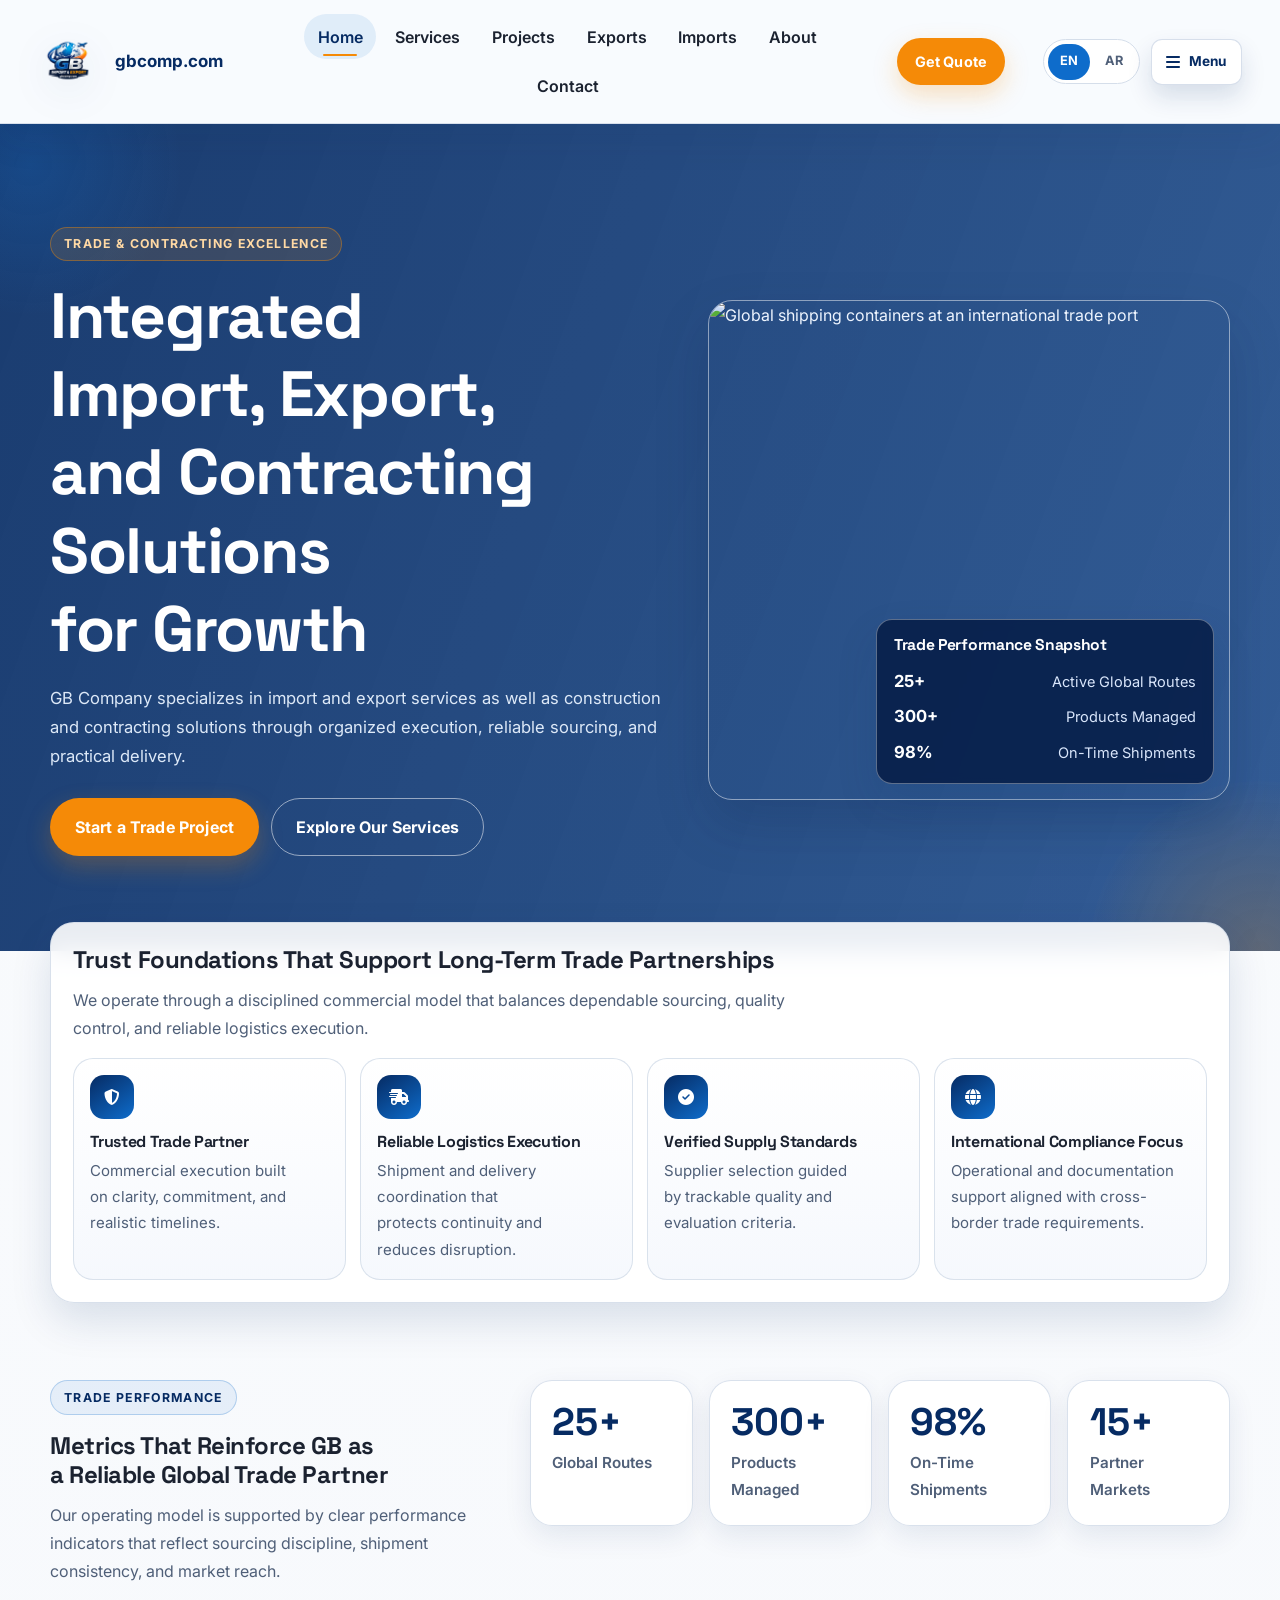
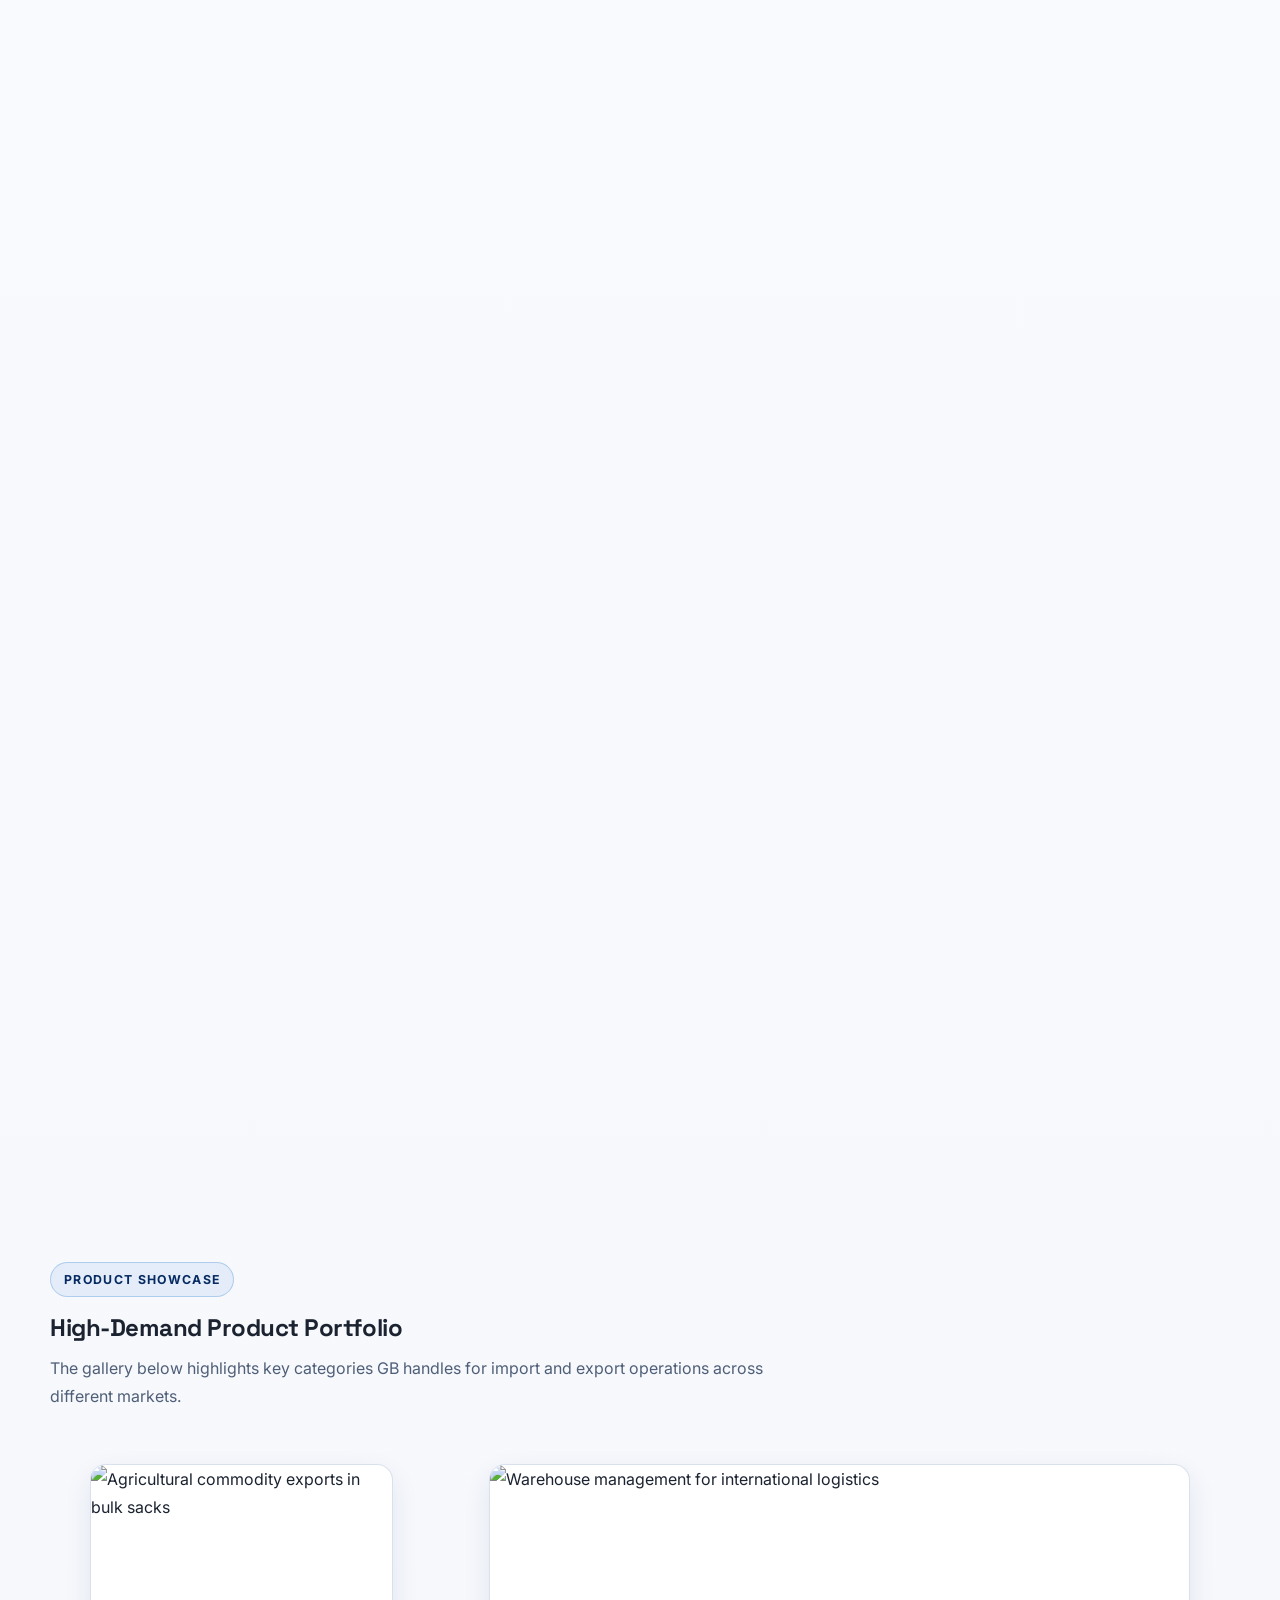
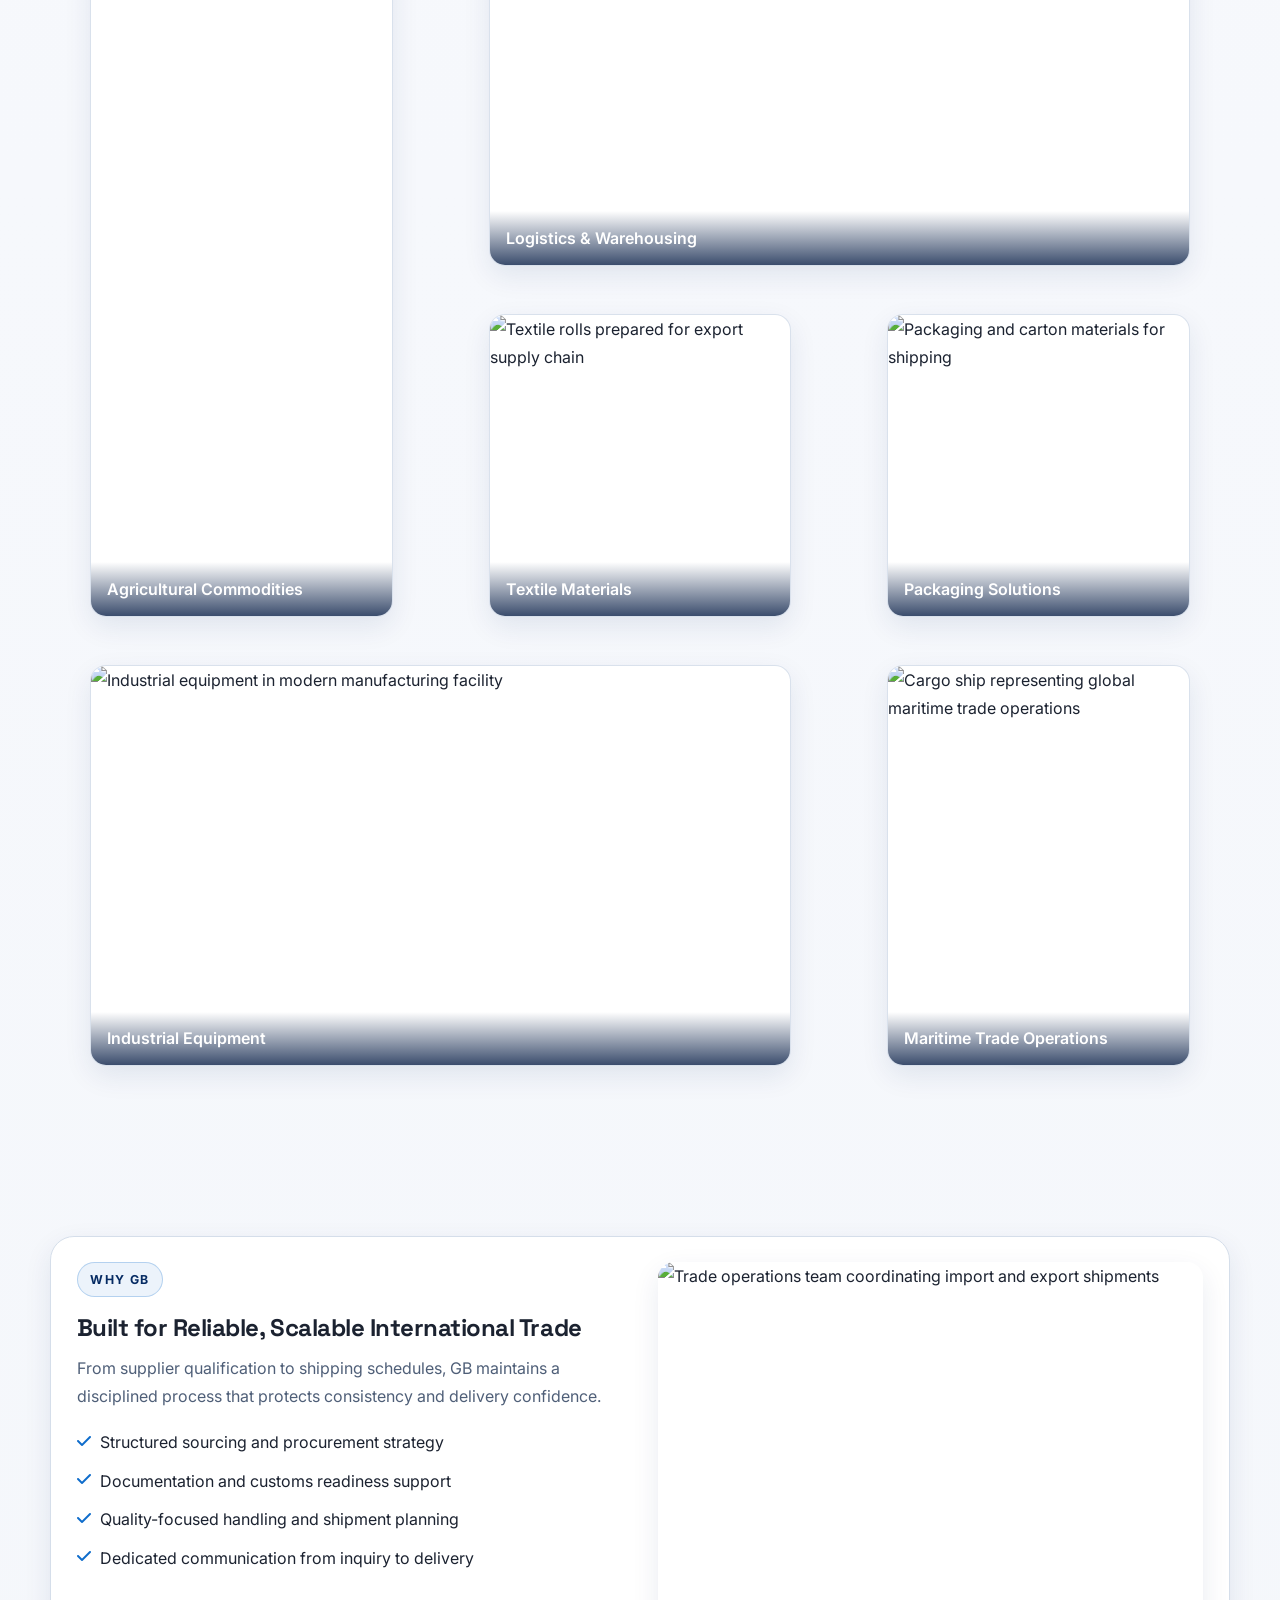
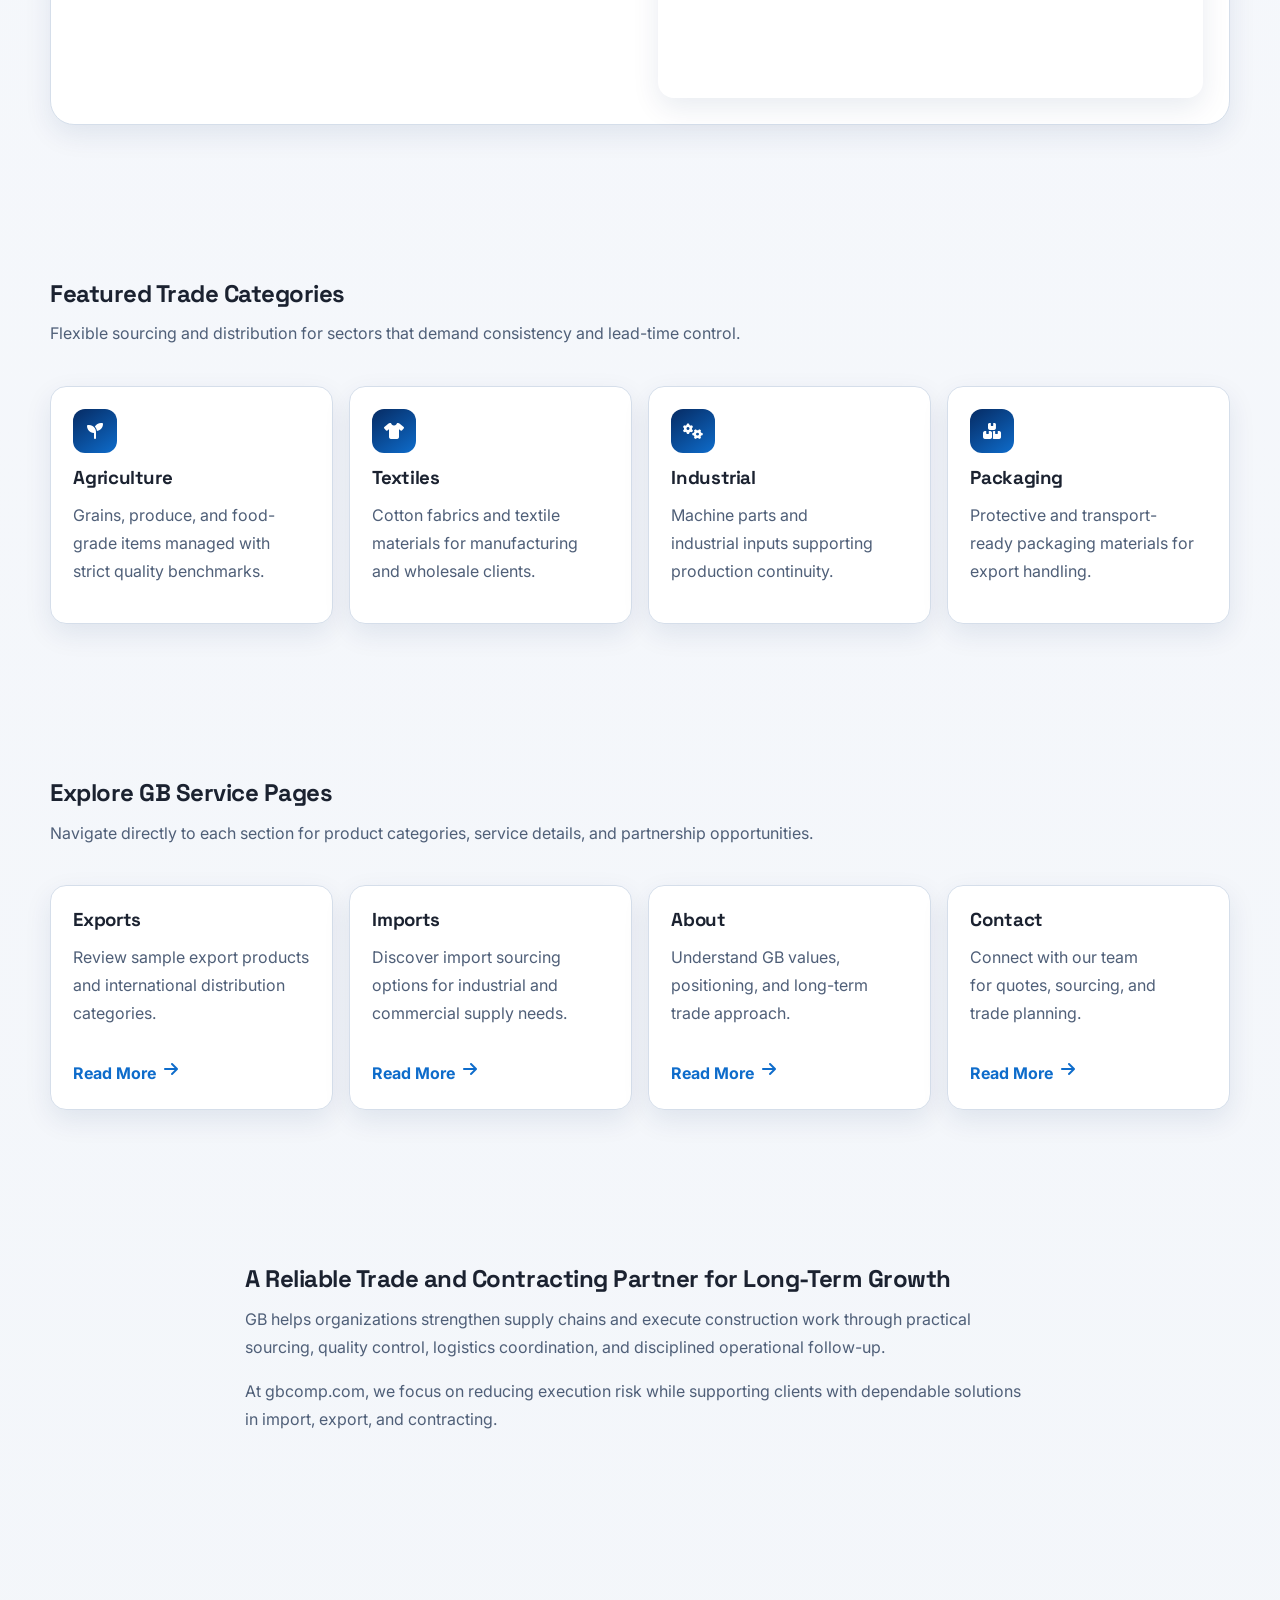
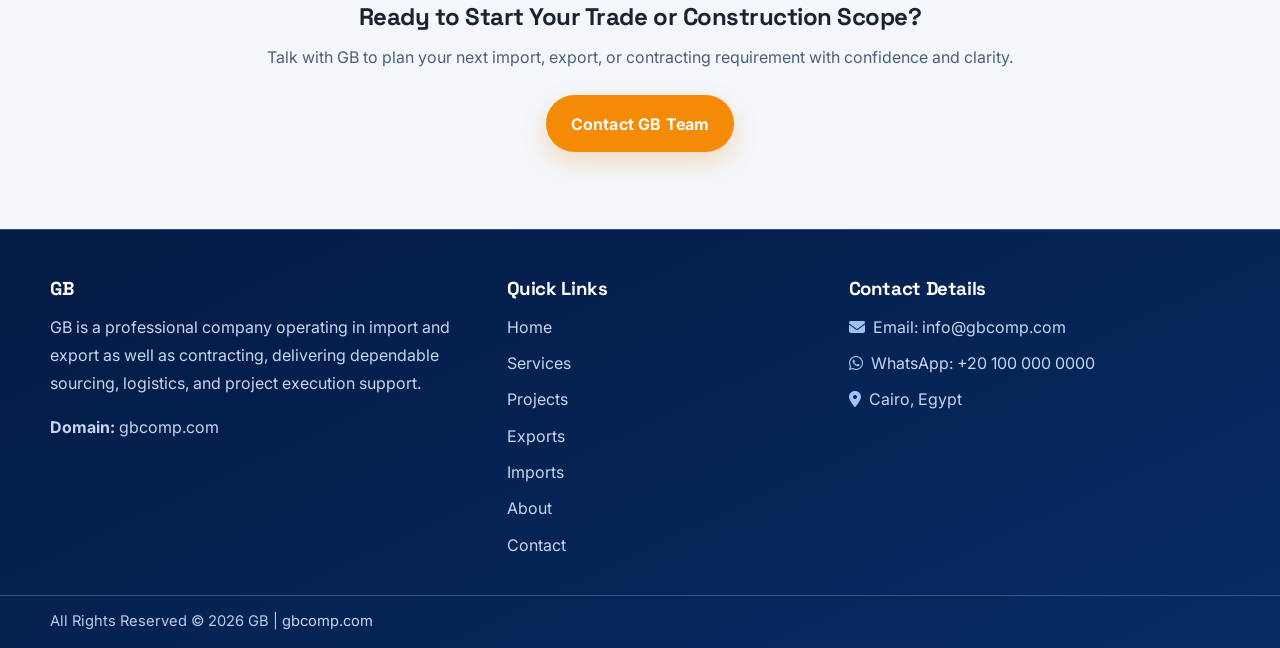
==== commit 6206ab9e: "Add files via upload" ====
--- a/index.html
+++ b/index.html
@@ -3,22 +3,22 @@
 <head>
   <meta charset="UTF-8">
   <meta name="viewport" content="width=device-width, initial-scale=1.0">
-  <title>GB Import & Export Company | Global Trade Solutions</title>
-  <meta name="description" data-meta="description" content="GB is a trusted import and export company delivering reliable sourcing, compliance, and global shipping solutions.">
-  <meta name="keywords" data-meta="keywords" content="GB, gbcomp.com, import export company, global trade, export services, import services, logistics">
+  <title>GB Import Export & Contracting Company | Trade and Construction Solutions</title>
+  <meta name="description" data-meta="description" content="GB specializes in import and export services alongside construction and contracting solutions for commercial growth.">
+  <meta name="keywords" data-meta="keywords" content="GB, gbcomp.com, import export company, contracting company, construction services, global trade, logistics">
   <meta name="robots" content="index, follow">
   <link rel="canonical" href="https://gbcomp.com/">
   <link rel="alternate" hreflang="en" href="https://gbcomp.com/index.html">
   <link rel="alternate" hreflang="ar" href="https://gbcomp.com/index.html?lang=ar">
   <meta property="og:type" content="website">
   <meta property="og:url" content="https://gbcomp.com/">
-  <meta property="og:title" data-meta="og:title" content="GB Import & Export Company | Global Trade Solutions">
-  <meta property="og:description" data-meta="og:description" content="Professional import and export services by GB with reliable sourcing and shipping.">
+  <meta property="og:title" data-meta="og:title" content="GB Import Export & Contracting Company | Trade and Construction Solutions">
+  <meta property="og:description" data-meta="og:description" content="Professional import, export, and contracting services by GB with reliable execution and operational support.">
   <meta property="og:image" content="https://source.unsplash.com/1600x900/?cargo,ship,port,sunset">
   <meta property="og:site_name" content="GB - gbcomp.com">
   <meta name="twitter:card" content="summary_large_image">
-  <meta name="twitter:title" data-meta="twitter:title" content="GB Import & Export Company | Global Trade Solutions">
-  <meta name="twitter:description" data-meta="twitter:description" content="Professional import and export services by GB with reliable sourcing and shipping.">
+  <meta name="twitter:title" data-meta="twitter:title" content="GB Import Export & Contracting Company | Trade and Construction Solutions">
+  <meta name="twitter:description" data-meta="twitter:description" content="Professional import, export, and contracting services by GB with reliable execution and operational support.">
   <meta name="twitter:image" content="https://source.unsplash.com/1600x900/?global,trade,logistics">
   <link rel="preconnect" href="https://fonts.googleapis.com">
   <link rel="preconnect" href="https://fonts.gstatic.com" crossorigin>
@@ -35,7 +35,7 @@
       "logo": "https://gbcomp.com/logo.svg",
       "email": "info@gbcomp.com",
       "telephone": "+20 100 000 0000",
-      "description": "GB is an import and export company providing international sourcing, export distribution, and global logistics coordination.",
+      "description": "GB provides import and export services alongside construction and contracting solutions with practical execution and dependable coordination.",
       "address": {
         "@type": "PostalAddress",
         "addressLocality": "Cairo",
@@ -58,13 +58,11 @@
         <span class="brand-text">gbcomp.com</span>
       </a>
 
-      <button class="nav-toggle" aria-expanded="false" aria-controls="site-nav" aria-label="Toggle menu">
-        <i class="fa-solid fa-bars"></i>
-      </button>
-
       <nav class="site-nav" id="site-nav" aria-label="Main navigation">
         <ul>
           <li><a href="index.html" data-i18n="common.nav.home">Home</a></li>
+          <li><a href="index.html#services" data-i18n="common.nav.services">Services</a></li>
+          <li><a href="index.html#projects" data-i18n="common.nav.projects">Projects</a></li>
           <li><a href="exports.html" data-i18n="common.nav.exports">Exports</a></li>
           <li><a href="imports.html" data-i18n="common.nav.imports">Imports</a></li>
           <li><a href="about.html" data-i18n="common.nav.about">About</a></li>
@@ -72,13 +70,22 @@
         </ul>
 
         <div class="nav-actions">
-          <div class="lang-switch" role="group" aria-label="Language switcher">
-            <button class="lang-btn" type="button" data-lang-btn="en">EN</button>
-            <button class="lang-btn" type="button" data-lang-btn="ar">AR</button>
-          </div>
-          <a class="btn btn-sm" href="contact.html" data-i18n="common.nav.quote">Get Quote</a>
+          <a class="btn btn-sm nav-cta" href="contact.html" data-i18n="common.nav.quote">Get Quote</a>
         </div>
       </nav>
+
+      <div class="header-tools">
+        <div class="lang-switch" role="group" aria-label="Language switcher">
+          <button class="lang-btn" type="button" data-lang-btn="en">EN</button>
+          <button class="lang-btn" type="button" data-lang-btn="ar">AR</button>
+        </div>
+
+        <button class="nav-toggle" type="button" aria-expanded="false" aria-controls="site-nav" aria-label="Open navigation menu">
+          <i class="fa-solid fa-bars" aria-hidden="true"></i>
+          <span class="nav-toggle-text" data-i18n="common.nav.menu">Menu</span>
+          <span class="sr-only" data-i18n="common.accessibility.openMenu" data-nav-toggle-label>Open navigation menu</span>
+        </button>
+      </div>
     </div>
   </header>
 
@@ -86,19 +93,14 @@
     <section class="hero hero-home" style="--hero-image: url('https://source.unsplash.com/1920x1080/?shipping,containers,port,sunset');">
       <div class="container hero-grid">
         <div class="hero-copy reveal">
-          <span class="eyebrow" data-i18n="home.hero.eyebrow">International Trade Excellence</span>
-          <h1 data-i18n="home.hero.title">Premium Import & Export Solutions for Global Growth</h1>
+          <span class="eyebrow" data-i18n="home.hero.eyebrow">Trade & Contracting Excellence</span>
+          <h1 data-i18n="home.hero.title">Integrated Import, Export, and Contracting Solutions for Growth</h1>
           <p data-i18n="home.hero.text">
-            GB supports manufacturers, distributors, and retail groups with trusted sourcing, high-standard quality control, and reliable logistics execution.
+            GB Company specializes in import and export services as well as construction and contracting solutions through organized execution, reliable sourcing, and practical delivery.
           </p>
           <div class="hero-actions">
             <a class="btn" href="contact.html" data-i18n="home.hero.ctaPrimary">Start a Trade Project</a>
-            <a class="btn btn-outline" href="exports.html" data-i18n="home.hero.ctaSecondary">Explore Export Catalog</a>
-          </div>
-          <div class="trust-strip">
-            <span data-i18n="home.hero.trust1">Verified Supply Partners</span>
-            <span data-i18n="home.hero.trust2">Compliance-Focused Process</span>
-            <span data-i18n="home.hero.trust3">Regional & International Reach</span>
+            <a class="btn btn-outline" href="index.html#services" data-i18n="home.hero.ctaSecondary">Explore Our Services</a>
           </div>
         </div>
 
@@ -116,7 +118,133 @@
       </div>
     </section>
 
-    <section class="section section-soft">
+    <section class="trust-band">
+      <div class="container">
+        <div class="trust-shell reveal">
+          <div class="trust-intro">
+            <h2 data-i18n="home.trustSection.title">Trust Foundations That Support Long-Term Trade Partnerships</h2>
+            <p data-i18n="home.trustSection.text">We operate through a disciplined commercial model that balances dependable sourcing, quality control, and reliable logistics execution.</p>
+          </div>
+
+          <div class="trust-grid">
+            <article class="trust-item reveal">
+              <i class="fa-solid fa-shield-halved" aria-hidden="true"></i>
+              <h3 data-i18n="home.trustSection.item1Title">Trusted Trade Partner</h3>
+              <p data-i18n="home.trustSection.item1Text">Commercial execution built on clarity, commitment, and realistic timelines.</p>
+            </article>
+            <article class="trust-item reveal">
+              <i class="fa-solid fa-truck-fast" aria-hidden="true"></i>
+              <h3 data-i18n="home.trustSection.item2Title">Reliable Logistics Execution</h3>
+              <p data-i18n="home.trustSection.item2Text">Shipment and delivery coordination that protects continuity and reduces disruption.</p>
+            </article>
+            <article class="trust-item reveal">
+              <i class="fa-solid fa-circle-check" aria-hidden="true"></i>
+              <h3 data-i18n="home.trustSection.item3Title">Verified Supply Standards</h3>
+              <p data-i18n="home.trustSection.item3Text">Supplier selection guided by trackable quality and evaluation criteria.</p>
+            </article>
+            <article class="trust-item reveal">
+              <i class="fa-solid fa-globe" aria-hidden="true"></i>
+              <h3 data-i18n="home.trustSection.item4Title">International Compliance Focus</h3>
+              <p data-i18n="home.trustSection.item4Text">Operational and documentation support aligned with cross-border trade requirements.</p>
+            </article>
+          </div>
+        </div>
+      </div>
+    </section>
+
+    <section class="stats-section">
+      <div class="container stats-layout">
+        <div class="stats-copy reveal">
+          <span class="eyebrow" data-i18n="home.stats.eyebrow">Trade Performance</span>
+          <h2 data-i18n="home.stats.title">Metrics That Reinforce GB as a Reliable Global Trade Partner</h2>
+          <p data-i18n="home.stats.text">Our operating model is supported by clear performance indicators that reflect sourcing discipline, shipment consistency, and market reach.</p>
+        </div>
+
+        <div class="stats-grid">
+          <article class="stat-card reveal">
+            <strong class="stat-value" data-counter-target="25" data-counter-suffix="+">0+</strong>
+            <p class="stat-label" data-i18n="home.stats.stat1Label">Global Routes</p>
+          </article>
+          <article class="stat-card reveal">
+            <strong class="stat-value" data-counter-target="300" data-counter-suffix="+">0+</strong>
+            <p class="stat-label" data-i18n="home.stats.stat2Label">Products Managed</p>
+          </article>
+          <article class="stat-card reveal">
+            <strong class="stat-value" data-counter-target="98" data-counter-suffix="%">0%</strong>
+            <p class="stat-label" data-i18n="home.stats.stat3Label">On-Time Shipments</p>
+          </article>
+          <article class="stat-card reveal">
+            <strong class="stat-value" data-counter-target="15" data-counter-suffix="+">0+</strong>
+            <p class="stat-label" data-i18n="home.stats.stat4Label">Partner Markets</p>
+          </article>
+        </div>
+      </div>
+    </section>
+
+    <section class="section section-soft" id="services">
+      <div class="container">
+        <div class="section-heading reveal">
+          <h2 data-i18n="home.services.title">Our Services</h2>
+          <p data-i18n="home.services.text">GB operates through two core business lines that combine trade expertise with practical project execution.</p>
+        </div>
+
+        <div class="card-grid card-grid-2">
+          <article class="service-card reveal">
+            <i class="fa-solid fa-globe"></i>
+            <h3 data-i18n="home.services.card1Title">Import & Export</h3>
+            <p data-i18n="home.services.card1Text">International sourcing, product supply, and global trade logistics across different markets.</p>
+          </article>
+          <article class="service-card reveal">
+            <i class="fa-solid fa-building"></i>
+            <h3 data-i18n="home.services.card2Title">Construction & Contracting</h3>
+            <p data-i18n="home.services.card2Text">Building construction, contracting projects, and engineering solutions tailored to operational needs.</p>
+          </article>
+        </div>
+      </div>
+    </section>
+
+    <section class="section" id="projects">
+      <div class="container">
+        <div class="section-heading reveal">
+          <h2 data-i18n="home.projects.title">Our Construction Projects</h2>
+          <p data-i18n="home.projects.text">A simple showcase of the construction project types GB can support within its contracting activity.</p>
+        </div>
+
+        <div class="product-grid">
+          <article class="product-card reveal">
+            <div class="product-media">
+              <img src="https://source.unsplash.com/900x650/?residential,building,construction" loading="lazy" width="900" height="650" alt="Residential building project under construction" data-i18n-alt="home.alt.project1">
+            </div>
+            <div class="product-content">
+              <h3 data-i18n="home.projects.p1Title">Residential Building Project</h3>
+              <p data-i18n="home.projects.p1Text">Multi-unit residential construction managed with coordinated civil works and essential finishing stages.</p>
+            </div>
+          </article>
+
+          <article class="product-card reveal">
+            <div class="product-media">
+              <img src="https://source.unsplash.com/900x650/?commercial,building,construction" loading="lazy" width="900" height="650" alt="Modern commercial construction project" data-i18n-alt="home.alt.project2">
+            </div>
+            <div class="product-content">
+              <h3 data-i18n="home.projects.p2Title">Commercial Construction</h3>
+              <p data-i18n="home.projects.p2Text">Commercial building development for office and retail use with structured scheduling and site coordination.</p>
+            </div>
+          </article>
+
+          <article class="product-card reveal">
+            <div class="product-media">
+              <img src="https://source.unsplash.com/900x650/?infrastructure,construction,roadwork" loading="lazy" width="900" height="650" alt="Infrastructure work and site development" data-i18n-alt="home.alt.project3">
+            </div>
+            <div class="product-content">
+              <h3 data-i18n="home.projects.p3Title">Infrastructure Work</h3>
+              <p data-i18n="home.projects.p3Text">Infrastructure and utility works delivered with practical field coordination and operational follow-up.</p>
+            </div>
+          </article>
+        </div>
+      </div>
+    </section>
+
+    <section class="section section-soft logo-watermark logo-watermark-end">
       <div class="container">
         <div class="section-heading reveal">
           <span class="eyebrow" data-i18n="home.gallery.eyebrow">Product Showcase</span>
@@ -238,16 +366,16 @@
 
     <section class="section section-soft">
       <div class="container narrow reveal">
-        <h2 data-i18n="home.seo.title">A Reliable Import and Export Partner for Long-Term Market Growth</h2>
-        <p data-i18n="home.seo.p1">GB helps organizations build stronger international supply chains through practical sourcing, quality control, and responsive logistics management. Our team supports both exports and imports with transparent communication and realistic timelines.</p>
-        <p data-i18n="home.seo.p2">At gbcomp.com, we focus on reducing uncertainty in cross-border operations while helping clients secure dependable products, compliant documentation, and stable trading relationships.</p>
+        <h2 data-i18n="home.seo.title">A Reliable Trade and Contracting Partner for Long-Term Growth</h2>
+        <p data-i18n="home.seo.p1">GB helps organizations strengthen supply chains and execute construction work through practical sourcing, quality control, logistics coordination, and disciplined operational follow-up.</p>
+        <p data-i18n="home.seo.p2">At gbcomp.com, we focus on reducing execution risk while supporting clients with dependable solutions in import, export, and contracting.</p>
       </div>
     </section>
 
     <section class="section cta-band">
       <div class="container reveal">
-        <h2 data-i18n="home.cta.title">Ready to Expand Your International Trade Pipeline?</h2>
-        <p data-i18n="home.cta.text">Talk with GB to plan your next export or import cycle with confidence and clarity.</p>
+        <h2 data-i18n="home.cta.title">Ready to Start Your Trade or Construction Scope?</h2>
+        <p data-i18n="home.cta.text">Talk with GB to plan your next import, export, or contracting requirement with confidence and clarity.</p>
         <a class="btn" href="contact.html" data-i18n="home.cta.button">Contact GB Team</a>
       </div>
     </section>
@@ -257,7 +385,7 @@
     <div class="container footer-grid">
       <div>
         <h3 data-i18n="common.footer.company">GB</h3>
-        <p data-i18n="common.footer.about">GB is a professional import and export company providing dependable sourcing and logistics for global trade partners.</p>
+        <p data-i18n="common.footer.about">GB is a professional company operating in import and export as well as contracting, delivering dependable sourcing, logistics, and project execution support.</p>
         <p>
           <strong data-i18n="common.footer.domain">Domain:</strong>
           <a href="https://gbcomp.com/">gbcomp.com</a>
@@ -268,6 +396,8 @@
         <h3 data-i18n="common.footer.quickLinks">Quick Links</h3>
         <ul class="footer-links">
           <li><a href="index.html" data-i18n="common.nav.home">Home</a></li>
+          <li><a href="index.html#services" data-i18n="common.nav.services">Services</a></li>
+          <li><a href="index.html#projects" data-i18n="common.nav.projects">Projects</a></li>
           <li><a href="exports.html" data-i18n="common.nav.exports">Exports</a></li>
           <li><a href="imports.html" data-i18n="common.nav.imports">Imports</a></li>
           <li><a href="about.html" data-i18n="common.nav.about">About</a></li>
@@ -302,7 +432,7 @@
         <aside class="modal-info">
           <span class="modal-eyebrow" data-i18n="contact.modal.eyebrow">Contact Team</span>
           <h2 id="contact-modal-title" data-i18n="contact.modal.title">Contact Us</h2>
-          <p class="modal-lead" data-i18n="contact.modal.text">Connect with GB for import and export planning, sourcing support, and commercial quotations.</p>
+          <p class="modal-lead" data-i18n="contact.modal.text">Connect with GB for import and export support, contracting inquiries, quotations, and project planning.</p>
 
           <ul class="modal-contact-list">
             <!-- Editable contact details -->
@@ -350,10 +480,7 @@
             <input id="modal-email" name="modal-email" type="email" required data-i18n-placeholder="contact.form.emailPlaceholder" placeholder="your@email.com">
 
             <label for="modal-phone" data-i18n="contact.form.phoneLabel">Phone</label>
-            <input id="modal-phone" name="modal-phone" type="tel" required data-i18n-placeholder="contact.form.phonePlaceholder" placeholder="+20 100 000 0000">
-
-            <label for="modal-subject" data-i18n="contact.form.subjectLabel">Subject</label>
-            <input id="modal-subject" name="modal-subject" type="text" required data-i18n-placeholder="contact.form.subjectPlaceholder" placeholder="Inquiry subject">
+            <input id="modal-phone" name="modal-phone" type="tel" data-i18n-placeholder="contact.form.phonePlaceholder" placeholder="+20 100 000 0000">
 
             <label for="modal-message" data-i18n="contact.form.messageLabel">Message</label>
             <textarea id="modal-message" name="modal-message" rows="4" required data-i18n-placeholder="contact.form.messagePlaceholder" placeholder="Tell us about your requirement"></textarea>
--- a/style.css
+++ b/style.css
@@ -29,7 +29,20 @@
   --space-8: 3.5rem;
 
   --max-width: 1180px;
+  --header-height: clamp(78px, 9vw, 96px);
   --transition: 220ms ease;
+  --header-progress: 0;
+  --nav-collapse-progress: 0;
+  --header-offset-y: 0px;
+  --header-opacity: 1;
+  --branding-progress: 0;
+  --brand-layer-x: 0px;
+  --brand-layer-y: 0px;
+  --brand-layer-scale: 1;
+  --brand-layer-opacity: 0;
+  --brand-layer-blur: 0px;
+  --brand-source-width: 180px;
+  --brand-source-height: 52px;
 
   --font-body-en: "Inter", "Source Sans 3", sans-serif;
   --font-heading-en: "Space Grotesk", "Inter", sans-serif;
@@ -43,18 +56,20 @@
 
 html {
   scroll-behavior: smooth;
+  overflow-x: clip;
 }
 
 body {
+  position: relative;
+  isolation: isolate;
+  min-width: 320px;
   margin: 0;
   color: var(--color-text);
   font-family: var(--font-body-en);
   line-height: 1.75;
   text-align: start;
-  background:
-    radial-gradient(circle at 90% -10%, rgba(14, 108, 203, 0.08), transparent 36%),
-    radial-gradient(circle at 5% 0%, rgba(6, 43, 99, 0.08), transparent 30%),
-    var(--color-bg);
+  overflow-x: clip;
+  background: linear-gradient(180deg, #f9fbfd 0%, #f6f8fc 48%, #f3f6fa 100%);
 }
 
 body.modal-open {
@@ -74,6 +89,8 @@
   letter-spacing: -0.02em;
   font-family: var(--font-heading-en);
   color: var(--color-text);
+  text-wrap: balance;
+  overflow-wrap: anywhere;
 }
 
 html[lang="ar"] h1,
@@ -87,18 +104,26 @@
 p {
   margin: 0 0 1rem;
   color: var(--color-muted);
+  overflow-wrap: anywhere;
+  text-wrap: pretty;
 }
 
 a {
   color: inherit;
   text-decoration: none;
+  overflow-wrap: anywhere;
 }
 
 img {
   width: 100%;
   max-width: 100%;
+  height: auto;
   display: block;
   border-radius: var(--radius-md);
+}
+
+svg {
+  max-width: 100%;
 }
 
 ul {
@@ -112,6 +137,29 @@
 textarea,
 a {
   font: inherit;
+}
+
+main,
+section,
+article,
+aside,
+nav,
+div,
+figure,
+figcaption {
+  min-width: 0;
+}
+
+.sr-only {
+  position: absolute;
+  width: 1px;
+  height: 1px;
+  padding: 0;
+  margin: -1px;
+  overflow: hidden;
+  clip: rect(0, 0, 0, 0);
+  white-space: nowrap;
+  border: 0;
 }
 
 button:focus-visible,
@@ -123,8 +171,15 @@
 }
 
 .container {
-  width: min(var(--max-width), 92vw);
+  width: min(var(--max-width), calc(100% - 2 * clamp(1rem, 3vw, 2rem)));
   margin-inline: auto;
+  position: relative;
+  z-index: 2;
+}
+
+main {
+  position: relative;
+  z-index: 2;
 }
 
 .narrow {
@@ -136,8 +191,8 @@
 }
 
 .section-soft {
-  background: linear-gradient(180deg, rgba(255, 255, 255, 0.94), rgba(245, 249, 255, 0.9));
-  border-block: 1px solid rgba(213, 222, 234, 0.76);
+  background: transparent;
+  border-block: none;
 }
 
 .section-heading {
@@ -166,6 +221,7 @@
   align-items: center;
   justify-content: center;
   gap: 0.45rem;
+  min-height: 48px;
   border-radius: var(--radius-pill);
   padding: 0.86rem 1.48rem;
   border: 1px solid transparent;
@@ -203,31 +259,49 @@
 
 .btn-sm {
   font-size: 0.9rem;
+  min-height: 42px;
   padding: 0.62rem 1.06rem;
 }
 
 .site-header {
   position: sticky;
   inset-block-start: 0;
+  width: 100%;
   z-index: 1200;
-  backdrop-filter: blur(8px);
-  background: rgba(255, 255, 255, 0.94);
-  border-block-end: 1px solid rgba(213, 222, 234, 0.9);
+  transform: translate3d(0, var(--header-offset-y), 0);
+  opacity: var(--header-opacity);
+  backdrop-filter: blur(14px);
+  background: rgba(248, 251, 254, calc(0.9 + var(--header-progress) * 0.07));
+  border-block-end: 1px solid rgba(213, 222, 234, calc(0.86 + var(--header-progress) * 0.1));
+  box-shadow: 0 18px 34px rgba(6, 43, 99, calc(0.04 + var(--header-progress) * 0.08));
+  will-change: transform, opacity;
+  transition: background-color 280ms ease, border-color 280ms ease, box-shadow 280ms ease;
+}
+
+.site-header .nav-wrap {
+  width: 100%;
+  max-width: none;
+  margin-inline: 0;
+  padding-inline: clamp(1rem, 3vw, 2.75rem);
 }
 
 .nav-wrap {
-  min-height: 94px;
-  display: flex;
+  position: relative;
+  min-height: var(--header-height);
+  display: grid;
+  grid-template-columns: minmax(0, auto) minmax(0, 1fr) auto;
   align-items: center;
-  justify-content: space-between;
-  gap: 1rem;
+  gap: clamp(1rem, 2vw, 1.65rem);
+  padding-block: 0.9rem;
 }
 
 .brand {
+  grid-column: 1;
   display: inline-flex;
   align-items: center;
   gap: 0.92rem;
   min-width: 0;
+  justify-self: start;
 }
 
 .brand-logo {
@@ -237,6 +311,7 @@
   object-fit: contain;
   border-radius: 8px;
   display: block;
+  filter: drop-shadow(0 10px 20px rgba(6, 43, 99, 0.08));
 }
 
 .brand-text {
@@ -245,29 +320,130 @@
   font-size: clamp(0.94rem, 1.6vw, 1.06rem);
   line-height: 1.2;
   white-space: nowrap;
+  overflow: hidden;
+  text-overflow: ellipsis;
+}
+
+.header-tools {
+  grid-column: 3;
+  display: flex;
+  align-items: center;
+  gap: 0.72rem;
+  margin-inline-start: auto;
+  flex-shrink: 0;
 }
 
 .nav-toggle {
-  display: none;
-  width: 44px;
-  height: 44px;
+  display: inline-flex;
+  align-items: center;
+  justify-content: center;
+  gap: 0.55rem;
+  width: auto;
+  min-width: 54px;
+  height: 46px;
+  padding-inline: 0.9rem;
   border: 1px solid var(--color-border);
   border-radius: 11px;
   background: var(--color-white);
   color: var(--color-primary);
   cursor: pointer;
+  overflow: hidden;
+  white-space: nowrap;
+  opacity: 1;
+  pointer-events: auto;
+  transform: translateY(0) scale(1);
+  border-color: rgba(213, 222, 234, 0.95);
+  box-shadow: 0 12px 24px rgba(6, 43, 99, 0.14);
+  transition:
+    width var(--transition),
+    padding var(--transition),
+    opacity var(--transition),
+    transform var(--transition),
+    box-shadow var(--transition),
+    color var(--transition),
+    border-color var(--transition),
+    background-color var(--transition);
+}
+
+.nav-toggle:hover {
+  transform: translateY(-1px);
+  border-color: rgba(6, 43, 99, 0.28);
+  box-shadow: 0 14px 26px rgba(6, 43, 99, 0.14);
+}
+
+.nav-toggle i {
+  font-size: 1rem;
+  pointer-events: none;
+}
+
+.nav-toggle-text {
+  max-width: 4.8rem;
+  opacity: 1;
+  overflow: hidden;
+  white-space: nowrap;
+  font-size: 0.85rem;
+  font-weight: 700;
+  transition: max-width var(--transition), opacity var(--transition);
+}
+
+.logo-scroll-layer {
+  position: fixed;
+  inset: 0;
+  z-index: 1;
+  pointer-events: none;
+  overflow: clip;
+}
+
+.logo-scroll-layer__inner {
+  position: absolute;
+  inset-block-start: 0;
+  inset-inline-start: 0;
+  width: var(--brand-source-width);
+  height: var(--brand-source-height);
+  opacity: var(--brand-layer-opacity);
+  transform: translate3d(var(--brand-layer-x), var(--brand-layer-y), 0) scale(var(--brand-layer-scale));
+  transform-origin: center;
+  filter: saturate(0.82) brightness(0.98) blur(var(--brand-layer-blur));
+  will-change: transform, opacity, filter;
+}
+
+.logo-scroll-layer__inner::before {
+  content: "";
+  position: absolute;
+  inset: -18% -12%;
+  border-radius: 50%;
+  background: radial-gradient(circle, rgba(255, 255, 255, 0.24), transparent 68%);
+  opacity: calc(var(--branding-progress) * 0.32);
+  filter: blur(18px);
+}
+
+.logo-scroll-layer__inner img {
+  width: 100%;
+  height: 100%;
+  object-fit: contain;
+  border-radius: 0;
 }
 
 .site-nav {
+  grid-column: 2;
   display: flex;
   align-items: center;
-  gap: 1rem;
+  justify-content: center;
+  gap: clamp(1rem, 2vw, 1.45rem);
+  min-width: 0;
+  padding-inline: clamp(0.4rem, 1vw, 0.9rem);
+  transition: opacity var(--transition), transform var(--transition), visibility var(--transition);
 }
 
 .site-nav ul {
   display: flex;
   align-items: center;
+  justify-content: center;
+  flex-wrap: wrap;
   gap: 0.32rem;
+  min-width: 0;
+  flex: 1 1 auto;
+  transition: opacity var(--transition), transform var(--transition);
 }
 
 .site-nav ul a {
@@ -275,6 +451,7 @@
   display: inline-flex;
   align-items: center;
   justify-content: center;
+  min-height: 44px;
   border-radius: var(--radius-pill);
   padding: 0.52rem 0.84rem;
   font-weight: 600;
@@ -306,6 +483,13 @@
   display: flex;
   align-items: center;
   gap: 0.72rem;
+  flex-shrink: 0;
+  margin-inline-start: auto;
+  transition: opacity var(--transition), transform var(--transition);
+}
+
+.nav-cta {
+  white-space: nowrap;
 }
 
 .lang-switch {
@@ -319,6 +503,7 @@
 }
 
 .lang-btn {
+  min-height: 36px;
   min-width: 42px;
   border: none;
   border-radius: var(--radius-pill);
@@ -341,6 +526,81 @@
   background: var(--color-secondary);
 }
 
+body:not(.header-condensed) .site-nav ul,
+body:not(.header-condensed) .nav-actions {
+  opacity: 1;
+  transform: none;
+}
+
+body.header-condensed .nav-toggle {
+  width: auto;
+  min-width: 52px;
+  padding-inline: 0.88rem;
+  opacity: 1;
+  pointer-events: auto;
+  transform: translateY(0) scale(1);
+  border-color: rgba(213, 222, 234, 0.95);
+  box-shadow: 0 12px 24px rgba(6, 43, 99, 0.14);
+}
+
+body.header-condensed .nav-toggle-text {
+  max-width: 4.6rem;
+  opacity: 1;
+}
+
+.site-nav.open,
+body.header-condensed .site-nav {
+  position: absolute;
+  inset-block-start: calc(100% + 0.4rem);
+  inset-inline-end: 0;
+  width: min(430px, calc(100vw - 2rem));
+  padding: 1rem;
+  border: 1px solid rgba(213, 222, 234, 0.95);
+  border-radius: 22px;
+  background: rgba(255, 255, 255, 0.98);
+  box-shadow: var(--shadow-md);
+  flex-direction: column;
+  align-items: stretch;
+  justify-content: flex-start;
+  gap: 0.8rem;
+  visibility: hidden;
+  opacity: 0;
+  transform: translateY(-10px) scale(0.985);
+  pointer-events: none;
+}
+
+.site-nav.open {
+  visibility: visible;
+  opacity: 1;
+  transform: translateY(0) scale(1);
+  pointer-events: auto;
+}
+
+.site-nav.open ul,
+.site-nav.open .nav-actions,
+body.header-condensed .site-nav ul,
+body.header-condensed .nav-actions {
+  flex-direction: column;
+  align-items: stretch;
+  justify-content: flex-start;
+  margin-inline-start: 0;
+  opacity: 1;
+  transform: none;
+}
+
+.site-nav.open ul a,
+.site-nav.open .nav-actions .btn,
+body.header-condensed .site-nav ul a,
+body.header-condensed .nav-actions .btn {
+  width: 100%;
+  justify-content: center;
+}
+
+.site-nav.open ul a.active::after,
+body.header-condensed .site-nav ul a.active::after {
+  inset-inline: 22%;
+}
+
 .hero {
   position: relative;
   overflow: hidden;
@@ -382,18 +642,20 @@
 
 .hero-grid {
   display: grid;
-  grid-template-columns: 1.08fr 0.92fr;
+  grid-template-columns: minmax(0, 1.08fr) minmax(0, 0.92fr);
   gap: clamp(1.4rem, 4vw, 2.8rem);
   align-items: center;
 }
 
 .hero-copy h1 {
-  font-size: clamp(2rem, 4.8vw, 3.8rem);
+  max-width: 12.5ch;
+  font-size: clamp(2.3rem, 5vw, 4.15rem);
   margin-block-end: 1rem;
   color: #ffffff;
 }
 
 .hero-copy p {
+  max-width: 62ch;
   color: rgba(232, 242, 255, 0.95);
   font-size: clamp(1rem, 1.3vw, 1.12rem);
 }
@@ -423,6 +685,111 @@
   font-weight: 600;
 }
 
+.trust-band {
+  padding-block: 0 0.8rem;
+  margin-block-start: clamp(-1.8rem, -3vw, -1rem);
+}
+
+.trust-shell {
+  padding: clamp(1rem, 2vw, 1.4rem);
+  border: 1px solid rgba(213, 222, 234, 0.92);
+  border-radius: 24px;
+  background: rgba(255, 255, 255, 0.9);
+  box-shadow: var(--shadow-md);
+  backdrop-filter: blur(12px);
+}
+
+.trust-intro {
+  max-width: 760px;
+  margin-block-end: 1rem;
+}
+
+.trust-grid {
+  display: grid;
+  grid-template-columns: repeat(4, minmax(0, 1fr));
+  gap: 0.9rem;
+}
+
+.trust-item {
+  height: 100%;
+  padding: 1rem;
+  border-radius: 20px;
+  border: 1px solid rgba(213, 222, 234, 0.88);
+  background: linear-gradient(180deg, rgba(255, 255, 255, 0.92), rgba(245, 248, 253, 0.92));
+}
+
+.trust-item i {
+  width: 44px;
+  height: 44px;
+  margin-block-end: 0.8rem;
+  border-radius: 14px;
+  display: grid;
+  place-items: center;
+  color: var(--color-white);
+  background: linear-gradient(145deg, var(--color-primary), var(--color-secondary));
+}
+
+.trust-item h3 {
+  margin-block-end: 0.38rem;
+  font-size: 1rem;
+}
+
+.trust-item p {
+  margin-bottom: 0;
+  font-size: 0.94rem;
+}
+
+.stats-section {
+  padding-block: clamp(3.6rem, 5vw, 5rem);
+}
+
+.stats-layout {
+  display: grid;
+  grid-template-columns: minmax(0, 0.78fr) minmax(0, 1.22fr);
+  gap: clamp(1.2rem, 3vw, 2rem);
+  align-items: start;
+}
+
+.stats-copy {
+  max-width: 34rem;
+}
+
+.stats-grid {
+  display: grid;
+  grid-template-columns: repeat(4, minmax(0, 1fr));
+  gap: 1rem;
+}
+
+.stat-card {
+  padding: clamp(1rem, 2vw, 1.35rem);
+  border-radius: 22px;
+  border: 1px solid rgba(213, 222, 234, 0.9);
+  background: rgba(255, 255, 255, 0.92);
+  box-shadow: var(--shadow-sm);
+}
+
+.stat-value {
+  display: inline-flex;
+  align-items: baseline;
+  gap: 0.12rem;
+  margin-bottom: 0.55rem;
+  font-family: var(--font-heading-en);
+  font-size: clamp(2rem, 3vw, 2.7rem);
+  line-height: 1;
+  color: var(--color-primary);
+}
+
+html[lang="ar"] .stat-value {
+  font-family: var(--font-heading-ar);
+}
+
+.stat-label {
+  margin: 0;
+  font-size: 0.95rem;
+  font-weight: 600;
+  color: var(--color-muted);
+}
+
 .hero-home .eyebrow {
   border-color: rgba(245, 138, 7, 0.4);
   background: rgba(245, 138, 7, 0.13);
@@ -445,7 +812,9 @@
 }
 
 .hero-visual img {
-  min-height: 470px;
+  min-height: clamp(320px, 40vw, 500px);
+  aspect-ratio: 6 / 5;
+  height: 100%;
   object-fit: cover;
   border-radius: var(--radius-lg);
   border: 1px solid rgba(255, 255, 255, 0.48);
@@ -493,6 +862,8 @@
 
 .page-hero {
   position: relative;
+  overflow: hidden;
+  isolation: isolate;
   color: #ffffff;
   padding-block: clamp(4rem, 7vw, 6rem) clamp(3rem, 6vw, 4.7rem);
   background:
@@ -514,13 +885,14 @@
 }
 
 .page-hero h1 {
-  font-size: clamp(1.95rem, 4.2vw, 3.28rem);
+  font-size: clamp(2.15rem, 4.4vw, 3.5rem);
   max-width: 860px;
   color: #ffffff;
 }
 
 .page-hero p {
   max-width: 770px;
+  font-size: clamp(1rem, 1.35vw, 1.12rem);
   color: rgba(240, 247, 255, 0.93);
 }
 
@@ -583,8 +955,8 @@
 
 .split-grid {
   display: grid;
-  grid-template-columns: 1fr 1fr;
-  align-items: center;
+  grid-template-columns: repeat(2, minmax(0, 1fr));
+  align-items: stretch;
   gap: clamp(1.2rem, 3vw, 2.3rem);
 }
 
@@ -597,7 +969,9 @@
 }
 
 .media-panel img {
-  min-height: 390px;
+  min-height: clamp(300px, 34vw, 420px);
+  aspect-ratio: 5 / 4;
+  height: 100%;
   object-fit: cover;
   box-shadow: var(--shadow-sm);
 }
@@ -626,6 +1000,10 @@
 
 .card-grid-4 {
   grid-template-columns: repeat(4, minmax(0, 1fr));
+}
+
+.card-grid-2 {
+  grid-template-columns: repeat(2, minmax(0, 1fr));
 }
 
 .card-grid-3 {
@@ -637,7 +1015,7 @@
 .form-card,
 .contact-info {
   height: 100%;
-  padding: 1.3rem;
+  padding: clamp(1.1rem, 2vw, 1.4rem);
   border-radius: var(--radius-md);
   border: 1px solid var(--color-border);
   background: var(--color-white);
@@ -775,7 +1153,9 @@
 }
 
 .visual-card img {
-  min-height: 280px;
+  min-height: clamp(240px, 28vw, 320px);
+  aspect-ratio: 4 / 3;
+  height: 100%;
   object-fit: cover;
   border-radius: 0;
   transition: transform 650ms ease;
@@ -797,7 +1177,7 @@
 
 .contact-grid {
   display: grid;
-  grid-template-columns: 1.05fr 0.95fr;
+  grid-template-columns: minmax(0, 1.05fr) minmax(0, 0.95fr);
   gap: 1rem;
 }
 
@@ -809,7 +1189,7 @@
 
 .contact-cover img {
   border-radius: 0;
-  min-height: 220px;
+  min-height: clamp(200px, 26vw, 260px);
   object-fit: cover;
 }
 
@@ -830,6 +1210,7 @@
   border-radius: 12px;
   padding: 0.72rem 0.84rem;
   color: var(--color-text);
+  text-align: start;
   background: #fbfdff;
   transition: border-color var(--transition), box-shadow var(--transition), background-color var(--transition);
 }
@@ -868,6 +1249,10 @@
   align-items: flex-start;
 }
 
+.contact-info li > div {
+  min-width: 0;
+}
+
 .contact-info i {
   width: 36px;
   height: 36px;
@@ -888,7 +1273,7 @@
 }
 
 .map-placeholder img {
-  min-height: 340px;
+  min-height: clamp(260px, 30vw, 360px);
   object-fit: cover;
 }
 
@@ -918,7 +1303,7 @@
   width: min(1020px, 100%);
   max-height: min(92vh, 780px);
   overflow-y: auto;
-  padding: 1.2rem;
+  padding: clamp(1rem, 2.5vw, 1.25rem);
   border-radius: var(--radius-lg);
   border: 1px solid rgba(213, 222, 234, 0.9);
   background: #f8fbff;
@@ -958,7 +1343,7 @@
 
 .modal-grid {
   display: grid;
-  grid-template-columns: 0.95fr 1.05fr;
+  grid-template-columns: minmax(0, 0.95fr) minmax(0, 1.05fr);
   gap: 1.05rem;
 }
 
@@ -1011,6 +1396,10 @@
   background: rgba(255, 255, 255, 0.08);
 }
 
+.modal-contact-list li > div {
+  min-width: 0;
+}
+
 .modal-contact-list i {
   width: 34px;
   height: 34px;
@@ -1067,6 +1456,7 @@
   border-radius: 12px;
   padding: 0.7rem 0.82rem;
   color: var(--color-text);
+  text-align: start;
   background: #fbfdff;
   transition: border-color var(--transition), box-shadow var(--transition), background-color var(--transition);
 }
@@ -1097,6 +1487,8 @@
 .cta-band {
   text-align: center;
   position: relative;
+  overflow: hidden;
+  isolation: isolate;
 }
 
 .cta-band p {
@@ -1106,6 +1498,40 @@
 
 .cta-band .btn {
   margin-top: 0.5rem;
+}
+
+.logo-watermark {
+  position: relative;
+  overflow: hidden;
+  isolation: isolate;
+}
+
+.logo-watermark > .container {
+  position: relative;
+  z-index: 2;
+}
+
+.logo-watermark::before {
+  content: "";
+  position: absolute;
+  inset-block-end: clamp(-4rem, -1vw, -1rem);
+  width: min(38vw, 30rem);
+  aspect-ratio: 1;
+  background: url("logo.svg") center / contain no-repeat;
+  opacity: calc(0.018 + var(--branding-progress) * 0.05);
+  transform: translate3d(0, calc((1 - var(--branding-progress)) * 1rem), 0) scale(calc(0.9 + var(--branding-progress) * 0.18));
+  filter: saturate(0.7) blur(calc((1 - var(--branding-progress)) * 1.2px));
+  pointer-events: none;
+  z-index: 0;
+  will-change: transform, opacity, filter;
+}
+
+.logo-watermark-start::before {
+  inset-inline-start: clamp(-4rem, -1vw, -1rem);
+}
+
+.logo-watermark-end::before {
+  inset-inline-end: clamp(-4rem, -1vw, -1rem);
 }
 
 .site-footer {
@@ -1172,13 +1598,17 @@
   transform: translateY(0) scale(1);
 }
 
-html[dir="rtl"] .nav-wrap {
-  flex-direction: row-reverse;
-}
-
+html[dir="rtl"] body {
+  direction: rtl;
+}
+
+html[dir="rtl"] .brand,
+html[dir="rtl"] .header-tools,
 html[dir="rtl"] .site-nav,
 html[dir="rtl"] .site-nav ul,
-html[dir="rtl"] .nav-actions {
+html[dir="rtl"] .nav-actions,
+html[dir="rtl"] .hero-actions,
+html[dir="rtl"] .trust-strip {
   flex-direction: row-reverse;
 }
 
@@ -1187,14 +1617,17 @@
 html[dir="rtl"] .split-grid > div,
 html[dir="rtl"] .form-card,
 html[dir="rtl"] .contact-info,
-html[dir="rtl"] .site-footer {
-  text-align: right;
+html[dir="rtl"] .site-footer,
+html[dir="rtl"] .modal-form-block,
+html[dir="rtl"] .modal-info {
+  text-align: start;
 }
 
 html[dir="rtl"] .hero-float-card li,
 html[dir="rtl"] .footer-contact li,
 html[dir="rtl"] .check-list li,
-html[dir="rtl"] .contact-info li {
+html[dir="rtl"] .contact-info li,
+html[dir="rtl"] .modal-contact-list li {
   flex-direction: row-reverse;
 }
 
@@ -1213,21 +1646,16 @@
   margin-inline-start: 0.3rem;
 }
 
-html[dir="rtl"] .modal-form-block,
-html[dir="rtl"] .modal-info {
-  text-align: right;
-}
-
-html[dir="rtl"] .modal-contact-list li {
-  flex-direction: row-reverse;
-}
-
 html[dir="rtl"] .modal-close {
   inset-inline-end: auto;
   inset-inline-start: 0.85rem;
 }
 
-@media (max-width: 1080px) {
+@media (max-width: 1100px) {
+  .brand-text {
+    display: none;
+  }
+
   .hero-grid,
   .split-grid,
   .contact-grid {
@@ -1238,9 +1666,21 @@
     grid-template-columns: repeat(2, minmax(0, 1fr));
   }
 
-  .card-grid-3,
-  .visual-grid {
+  .visual-grid,
+  .footer-grid {
+    grid-template-columns: repeat(2, minmax(0, 1fr));
+  }
+
+  .trust-grid {
+    grid-template-columns: repeat(2, minmax(0, 1fr));
+  }
+
+  .stats-layout {
     grid-template-columns: 1fr;
+  }
+
+  .stats-grid {
+    grid-template-columns: repeat(2, minmax(0, 1fr));
   }
 
   .hero-visual img {
@@ -1255,30 +1695,35 @@
   .gallery-item.tall {
     grid-row: auto;
   }
-
-  .footer-grid {
-    grid-template-columns: 1fr 1fr;
-  }
-}
-
-@media (max-width: 900px) {
-  .nav-toggle {
-    display: inline-grid;
-    place-items: center;
+}
+
+@media (max-width: 960px) {
+  .nav-wrap {
+    grid-template-columns: minmax(0, 1fr) auto;
+    gap: 0.9rem;
+  }
+
+  .header-tools {
+    grid-column: 2;
+    grid-row: 1;
   }
 
   .site-nav {
+    grid-column: 1 / -1;
+    grid-row: 2;
     position: absolute;
     inset-inline: 0;
-    inset-block-start: 94px;
+    inset-block-start: calc(100% + 0.35rem);
     z-index: 1002;
     padding: 1rem;
-    border-block-end: 1px solid var(--color-border);
+    border: 1px solid rgba(213, 222, 234, 0.95);
+    border-radius: 22px;
     background: rgba(255, 255, 255, 0.99);
     box-shadow: var(--shadow-md);
     flex-direction: column;
     align-items: stretch;
-    gap: 0.8rem;
+    justify-content: flex-start;
+    gap: 0.85rem;
     visibility: hidden;
     opacity: 0;
     transform: translateY(-10px);
@@ -1297,6 +1742,62 @@
   .nav-actions {
     flex-direction: column;
     align-items: stretch;
+    justify-content: flex-start;
+  }
+
+  .site-nav ul a,
+  .nav-actions .btn {
+    width: 100%;
+    justify-content: center;
+  }
+
+  .site-nav ul a.active::after {
+    inset-inline: 22%;
+  }
+
+  .nav-toggle {
+    width: auto;
+    min-width: 48px;
+    padding-inline: 0.82rem;
+    opacity: 1;
+    pointer-events: auto;
+    transform: translateY(0) scale(1);
+    border-color: rgba(213, 222, 234, 0.95);
+    box-shadow: 0 12px 24px rgba(6, 43, 99, 0.14);
+  }
+
+  .nav-toggle-text {
+    display: none;
+  }
+
+  .nav-actions {
+    margin-inline-start: 0;
+  }
+
+  body.header-condensed .site-nav {
+    inset-inline: 0;
+    width: auto;
+  }
+
+  .trust-grid {
+    gap: 0.8rem;
+  }
+
+  .stats-grid {
+    gap: 0.9rem;
+  }
+
+  .card-grid-3,
+  .visual-grid {
+    grid-template-columns: repeat(2, minmax(0, 1fr));
+  }
+
+  .modal-grid {
+    grid-template-columns: 1fr;
+  }
+
+  .logo-scroll-layer__inner::before {
+    opacity: calc(var(--branding-progress) * 0.22);
   }
 
   html[dir="rtl"] .site-nav,
@@ -1304,26 +1805,26 @@
   html[dir="rtl"] .nav-actions {
     flex-direction: column;
   }
-
-  .site-nav ul a,
-  .nav-actions .btn,
-  .lang-switch {
+}
+
+@media (max-width: 720px) {
+  .hero-home {
+    padding-block-start: clamp(3.2rem, 9vw, 4rem);
+  }
+
+  .hero-actions {
+    flex-direction: column;
+    align-items: stretch;
+  }
+
+  .hero-actions .btn {
     width: 100%;
-    justify-content: center;
-  }
-
-  .hero-home {
-    padding-block-start: 3.8rem;
-  }
-
-  .modal-grid {
-    grid-template-columns: 1fr;
   }
 
   .hero-float-card {
     position: static;
     width: 100%;
-    margin-block-start: 0.86rem;
+    margin-block-start: 0.9rem;
   }
 
   .gallery-item,
@@ -1331,46 +1832,103 @@
     grid-column: span 12;
   }
 
+  .card-grid-3,
   .card-grid-4,
-  .footer-grid {
+  .card-grid-2,
+  .trust-grid,
+  .stats-grid,
+  .visual-grid,
+  .footer-grid,
+  .modal-grid {
     grid-template-columns: 1fr;
+  }
+
+  .footer-bottom p {
+    text-align: center;
   }
 }
 
 @media (max-width: 560px) {
   .section {
-    padding-block: 3.3rem;
+    padding-block: clamp(3.2rem, 10vw, 4rem);
   }
 
   .container {
-    width: min(var(--max-width), 94vw);
+    width: min(var(--max-width), calc(100% - 2rem));
+  }
+
+  .nav-wrap {
+    gap: 0.75rem;
+    padding-block: 0.75rem;
+  }
+
+  .site-header .nav-wrap {
+    padding-inline: 1rem;
+  }
+
+  .header-tools {
+    gap: 0.55rem;
+  }
+
+  .site-nav {
+    padding: 0.85rem;
+    border-radius: 18px;
+  }
+
+  .brand {
+    gap: 0.72rem;
+  }
+
+  .brand-logo {
+    height: 44px;
+    max-width: 148px;
+  }
+
+  .brand-text {
+    font-size: 0.86rem;
+  }
+
+  .lang-switch {
+    padding: 0.16rem;
+  }
+
+  .lang-btn {
+    min-width: 36px;
+    padding: 0.32rem 0.5rem;
   }
 
   .hero-copy h1 {
-    font-size: clamp(1.76rem, 9vw, 2.4rem);
+    font-size: clamp(2rem, 10vw, 2.9rem);
   }
 
   .page-hero h1 {
-    font-size: clamp(1.62rem, 8vw, 2.32rem);
+    font-size: clamp(1.85rem, 9vw, 2.65rem);
   }
 
   .hero-visual img,
   .media-panel img,
-  .map-placeholder img {
-    min-height: 280px;
+  .map-placeholder img,
+  .visual-card img {
+    min-height: 240px;
   }
 
   .product-media img {
-    min-height: 205px;
+    min-height: 200px;
   }
 
   .trust-strip span {
     font-size: 0.8rem;
   }
 
-  .brand-logo {
-    height: 48px;
-    max-width: 176px;
+  .logo-watermark::before {
+    width: min(58vw, 14rem);
+    inset-block-end: 0.5rem;
+    opacity: calc(0.014 + var(--branding-progress) * 0.04);
+  }
+
+  .logo-scroll-layer__inner::before {
+    opacity: calc(var(--branding-progress) * 0.14);
+    filter: blur(12px);
   }
 
   .contact-modal {
@@ -1414,5 +1972,20 @@
     opacity: 1;
     transform: none;
   }
-}
+
+  .site-header {
+    transform: none !important;
+    opacity: 1 !important;
+  }
+
+  .logo-scroll-layer {
+    display: none !important;
+  }
+
+  .logo-watermark::before {
+    opacity: 0.04 !important;
+    transform: none !important;
+    filter: none !important;
+  }
+}
 
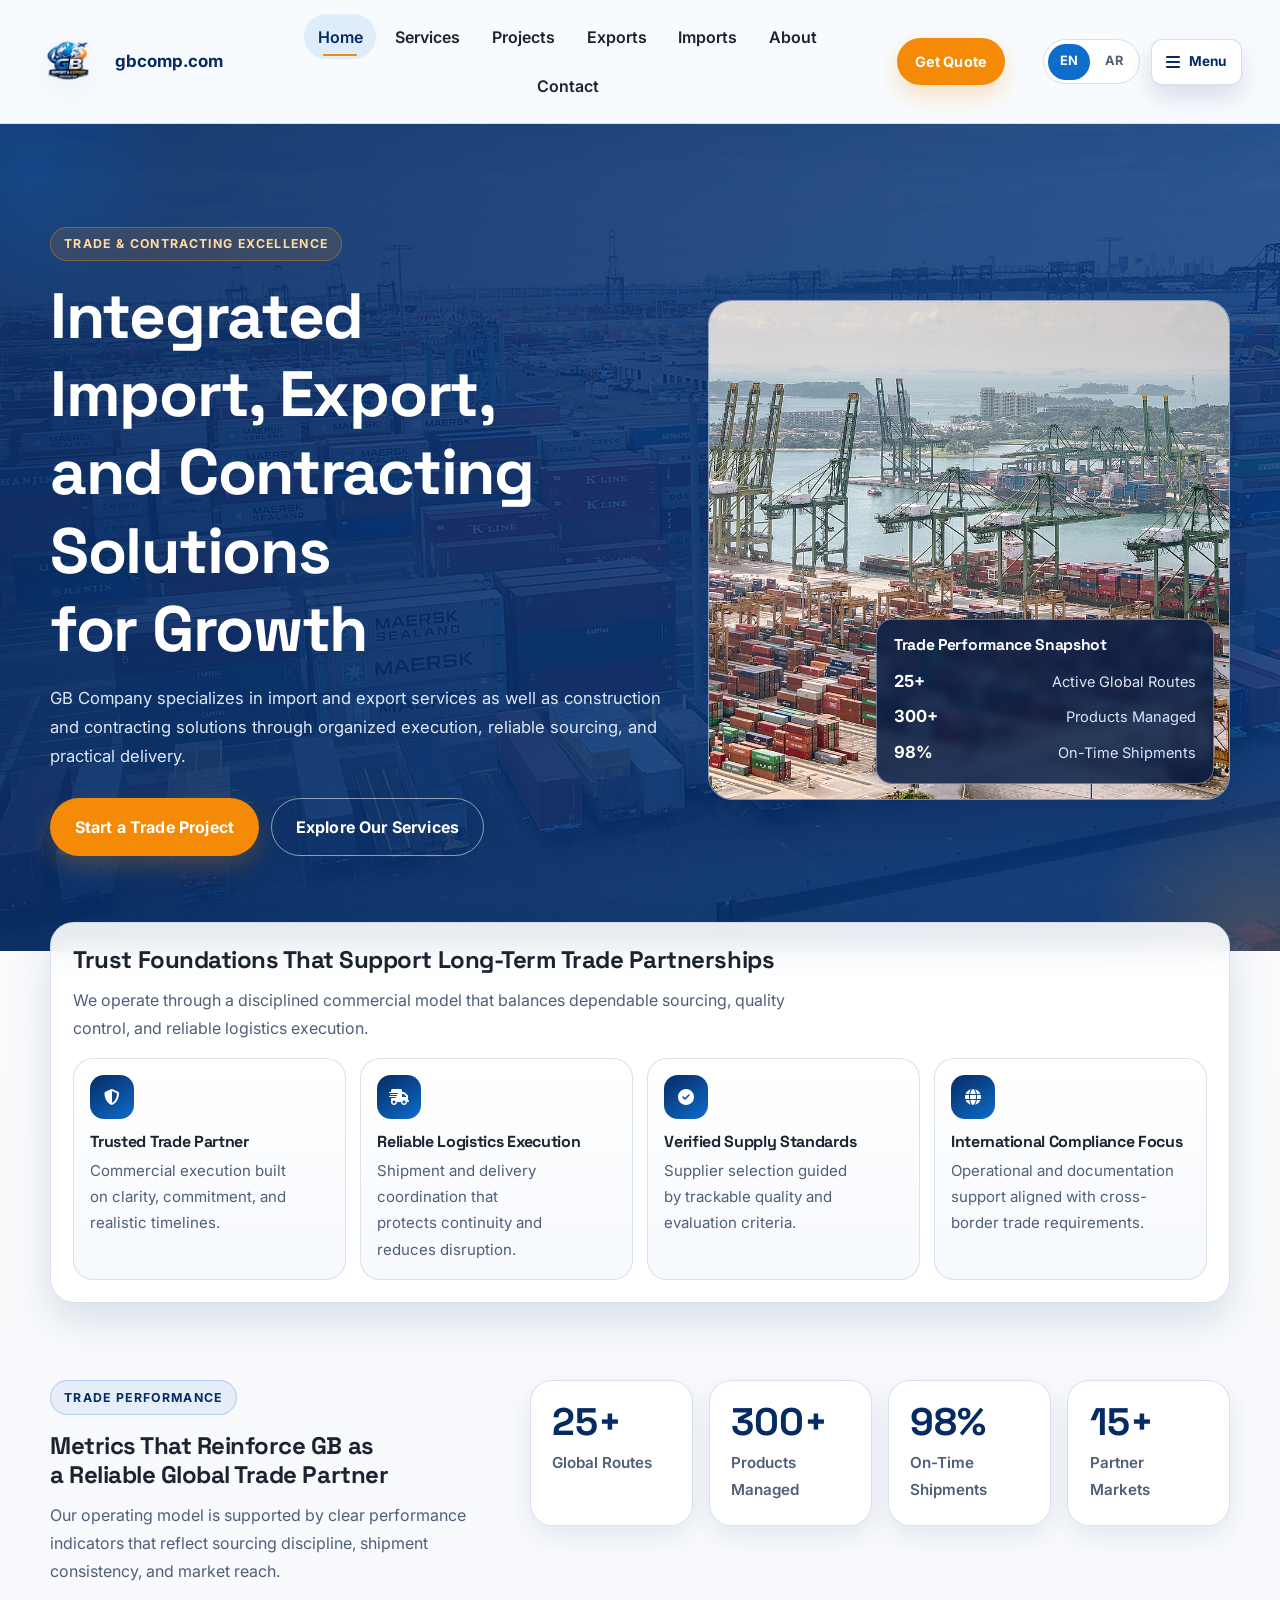
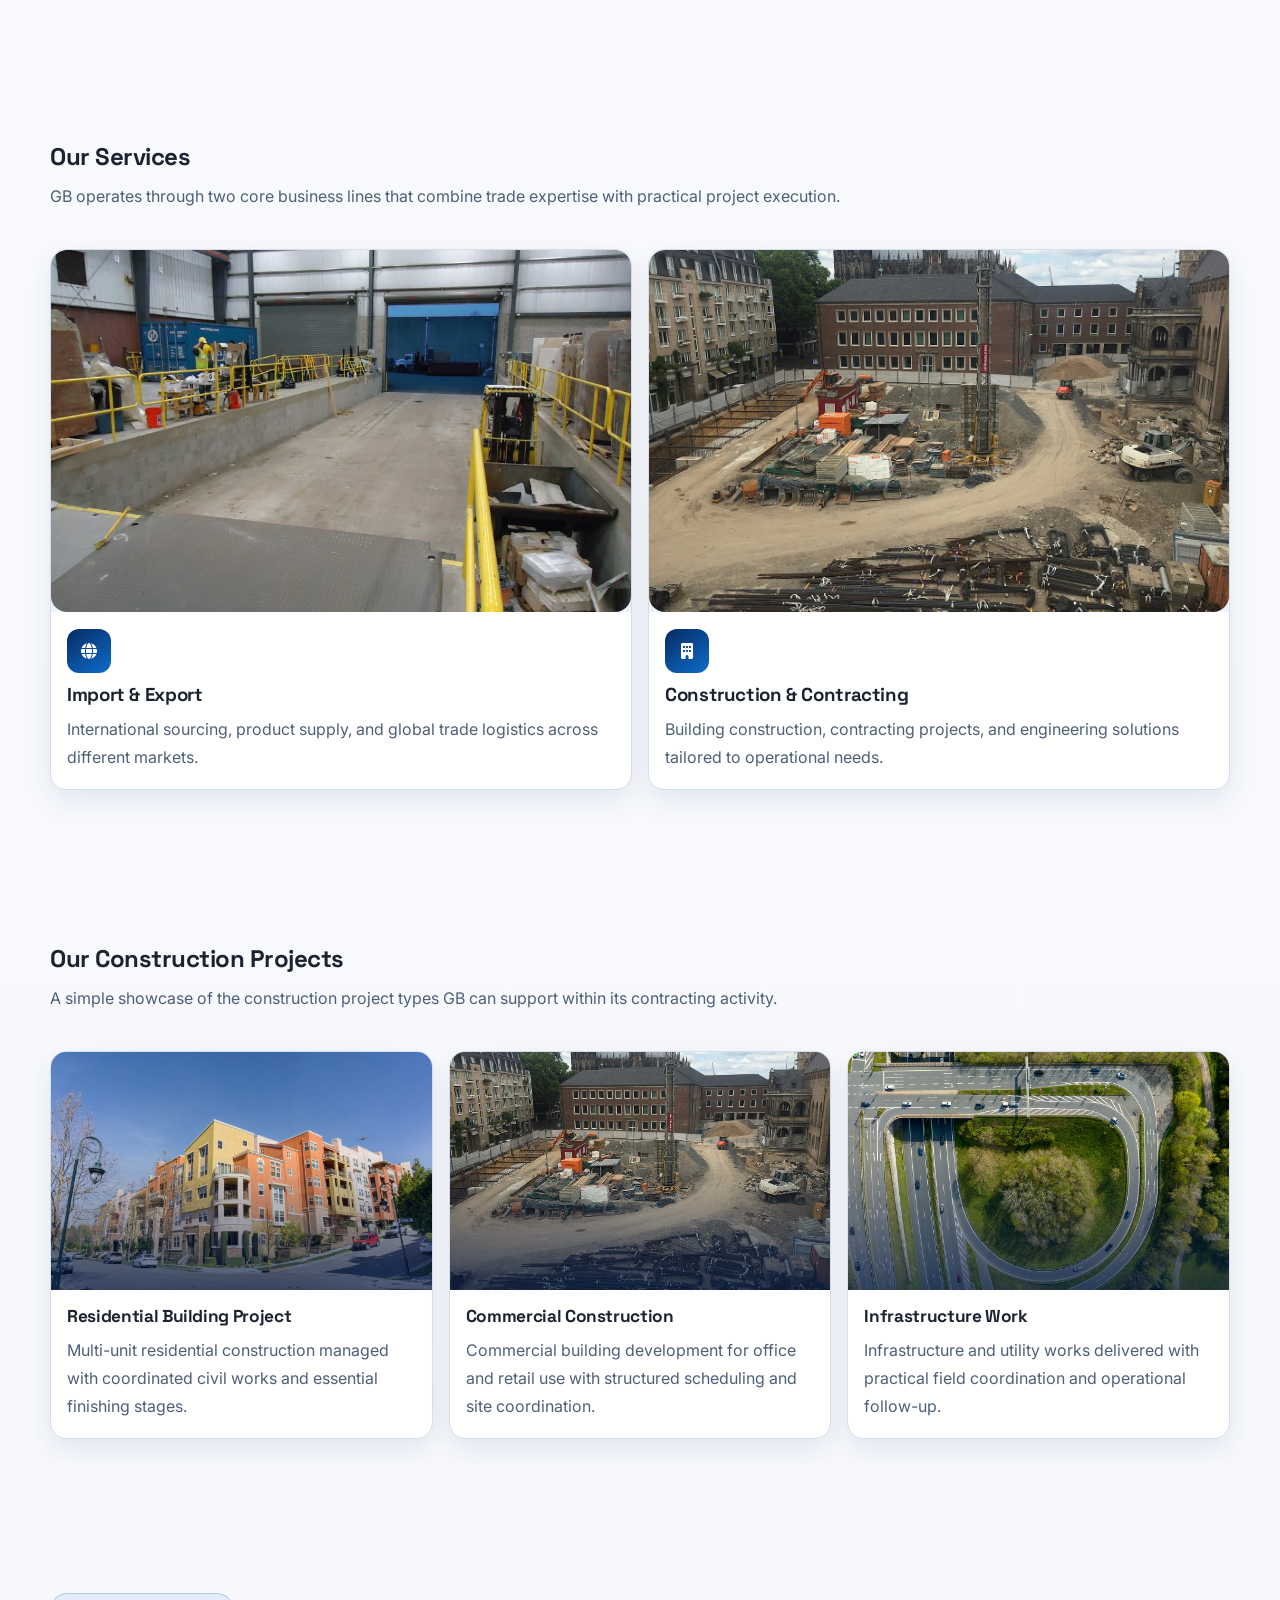
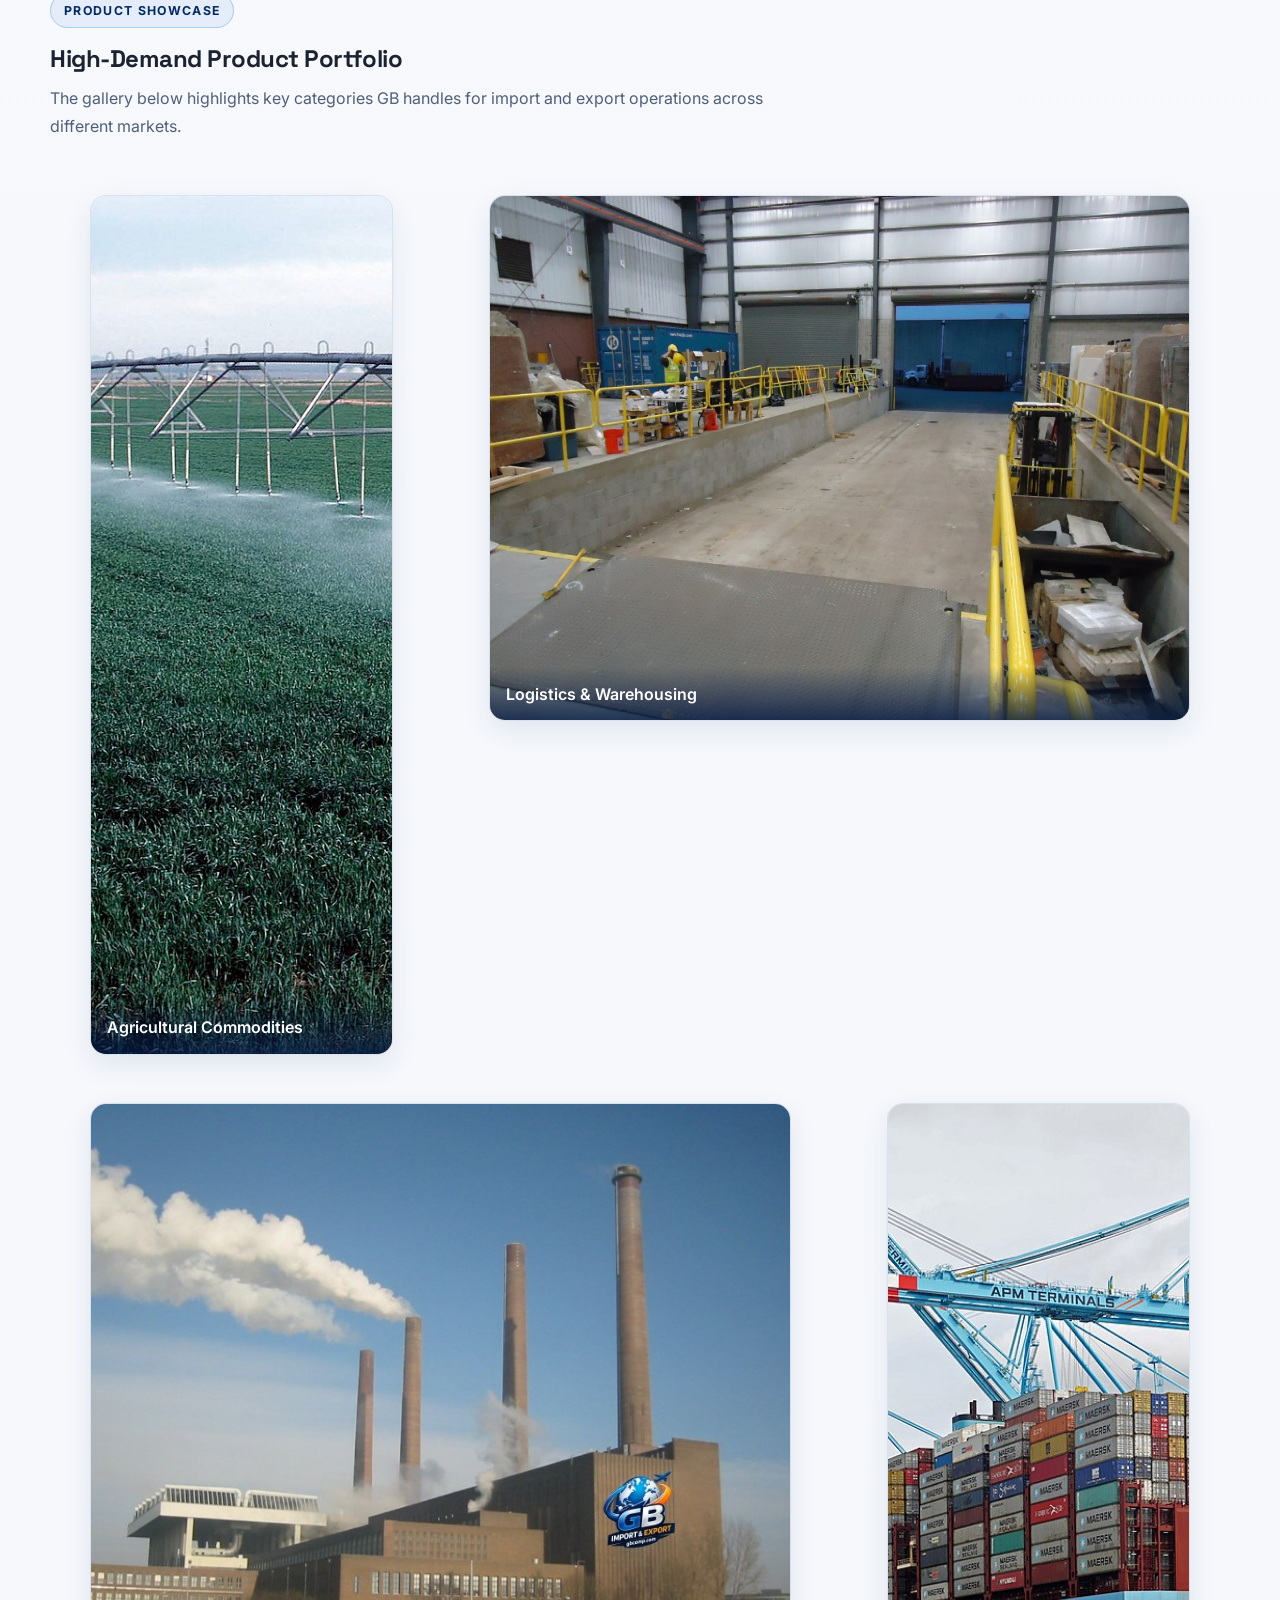
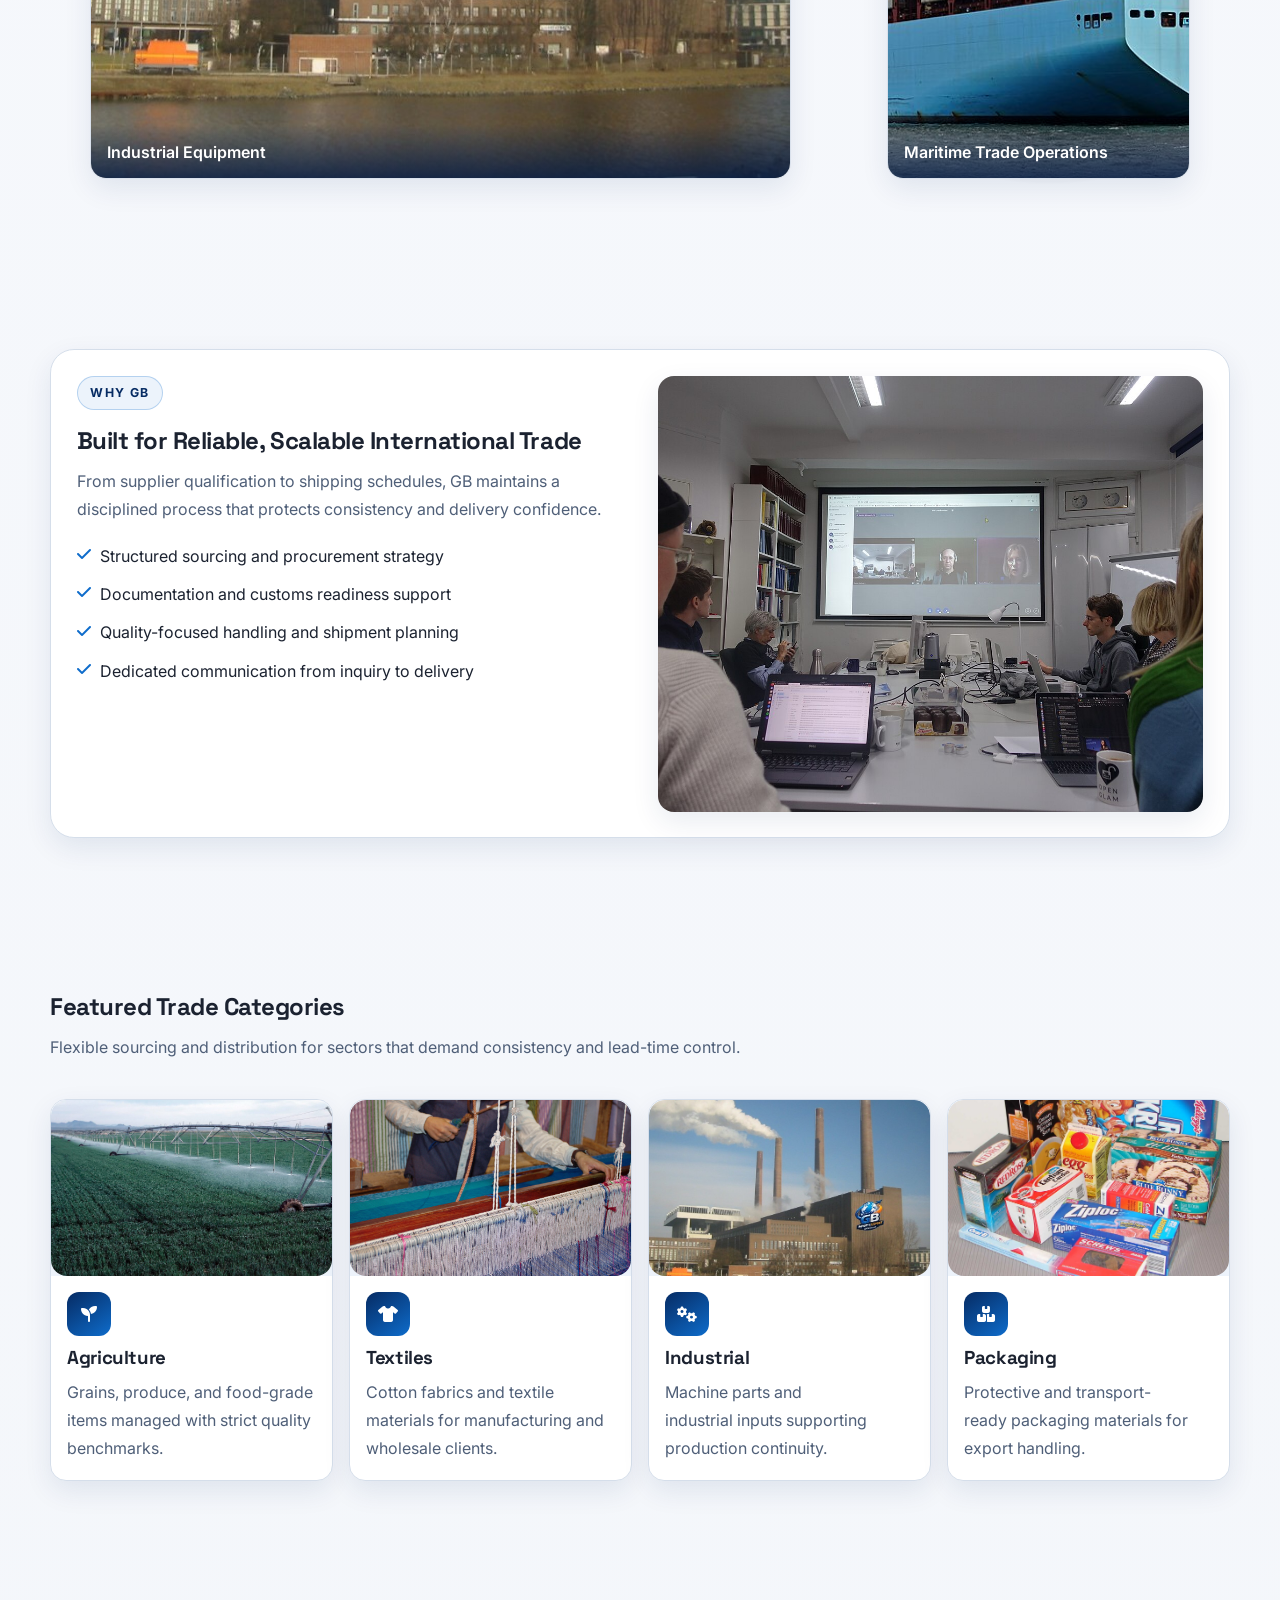
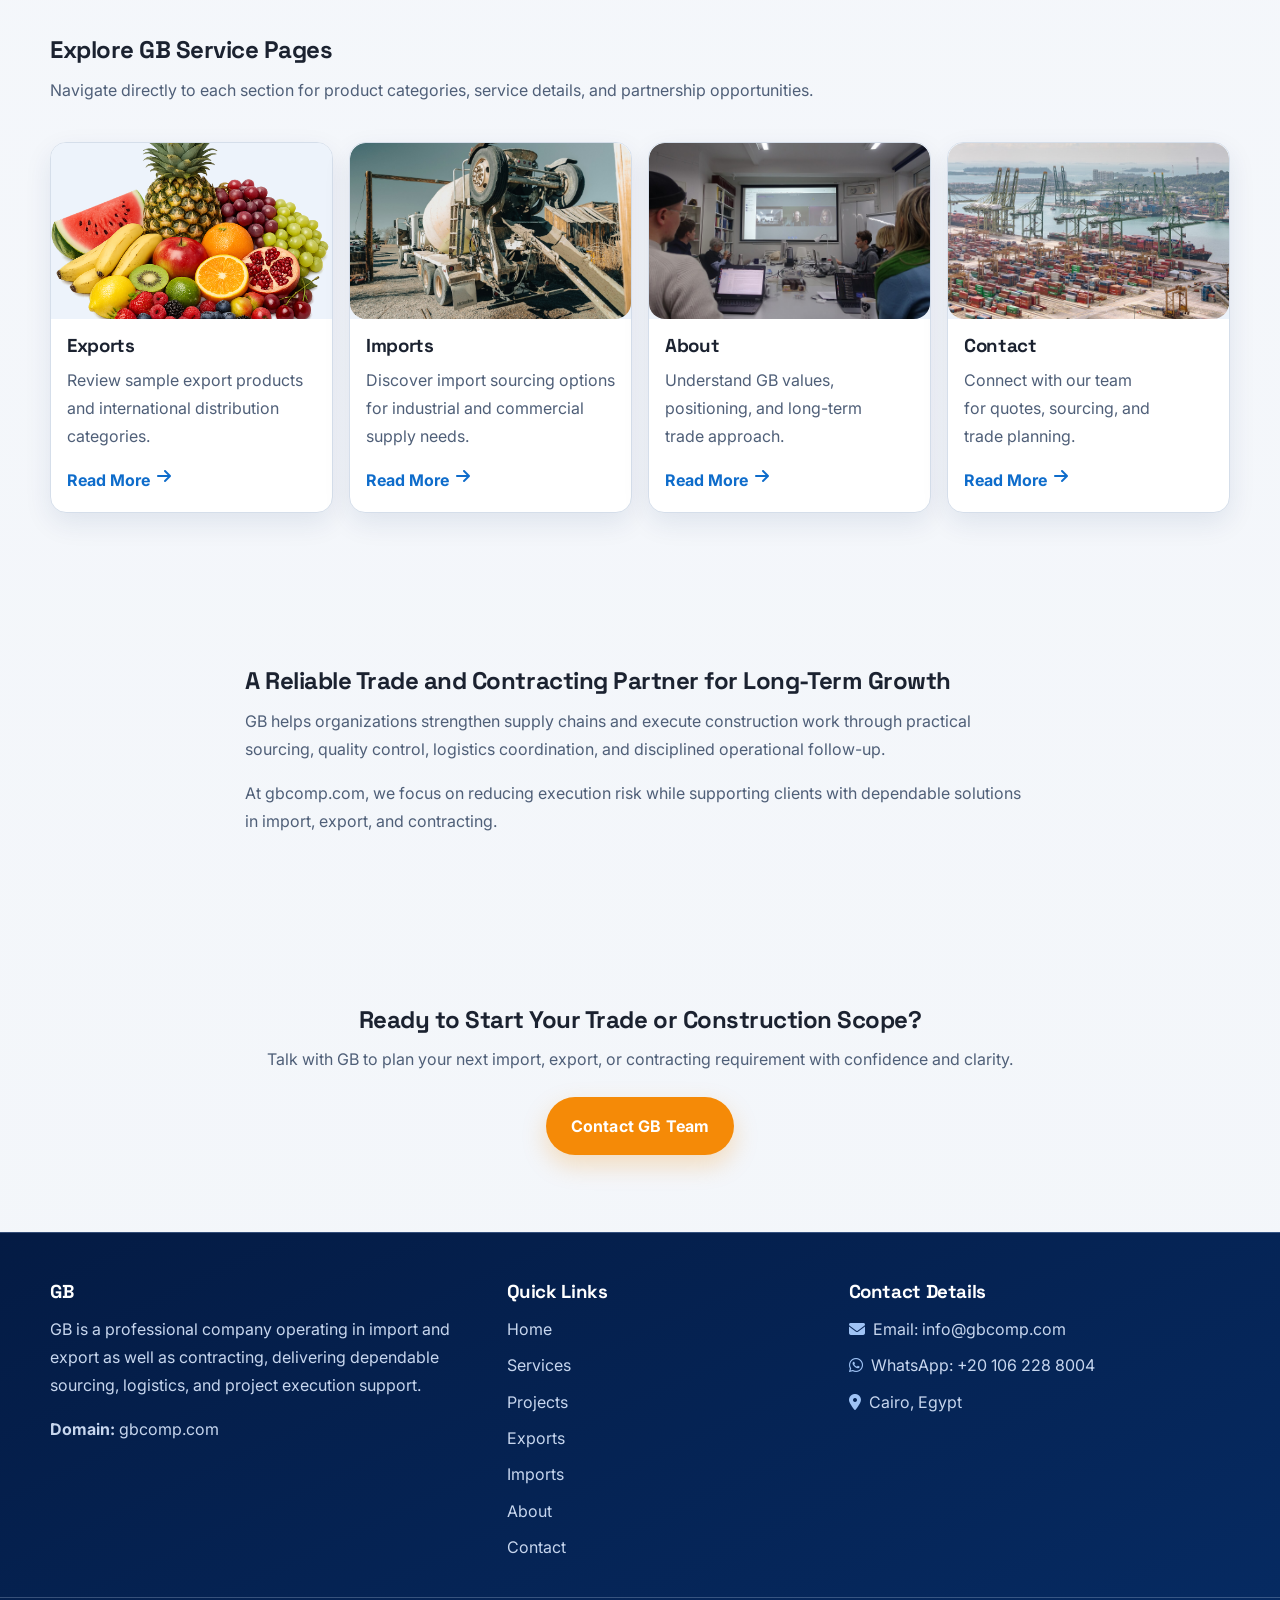
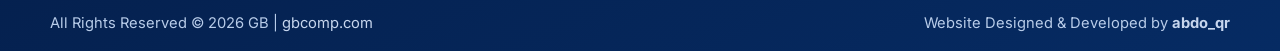
==== commit 8cee2950: "Initial commit" ====
--- a/index.html
+++ b/index.html
@@ -1,12 +1,23 @@
 <!DOCTYPE html>
+<!--
+Website Designer: abdo_qr
+Developer: abdo_qr
+Portfolio Page: portfolio.html
+-->
 <html lang="en" dir="ltr">
 <head>
   <meta charset="UTF-8">
   <meta name="viewport" content="width=device-width, initial-scale=1.0">
+  <link rel="icon" type="image/svg+xml" href="logo.svg">
+  <link rel="icon" type="image/png" sizes="32x32" href="logo.svg">
+  <link rel="shortcut icon" href="logo.svg">
   <title>GB Import Export & Contracting Company | Trade and Construction Solutions</title>
   <meta name="description" data-meta="description" content="GB specializes in import and export services alongside construction and contracting solutions for commercial growth.">
   <meta name="keywords" data-meta="keywords" content="GB, gbcomp.com, import export company, contracting company, construction services, global trade, logistics">
   <meta name="robots" content="index, follow">
+  <meta name="author" content="abdo_qr">
+  <meta name="designer" content="abdo_qr">
+  <meta name="developer" content="abdo_qr">
   <link rel="canonical" href="https://gbcomp.com/">
   <link rel="alternate" hreflang="en" href="https://gbcomp.com/index.html">
   <link rel="alternate" hreflang="ar" href="https://gbcomp.com/index.html?lang=ar">
@@ -14,12 +25,12 @@
   <meta property="og:url" content="https://gbcomp.com/">
   <meta property="og:title" data-meta="og:title" content="GB Import Export & Contracting Company | Trade and Construction Solutions">
   <meta property="og:description" data-meta="og:description" content="Professional import, export, and contracting services by GB with reliable execution and operational support.">
-  <meta property="og:image" content="https://source.unsplash.com/1600x900/?cargo,ship,port,sunset">
+  <meta property="og:image" content="https://gbcomp.com/images/home/hero/hero-shipping-port.jpg">
   <meta property="og:site_name" content="GB - gbcomp.com">
   <meta name="twitter:card" content="summary_large_image">
   <meta name="twitter:title" data-meta="twitter:title" content="GB Import Export & Contracting Company | Trade and Construction Solutions">
   <meta name="twitter:description" data-meta="twitter:description" content="Professional import, export, and contracting services by GB with reliable execution and operational support.">
-  <meta name="twitter:image" content="https://source.unsplash.com/1600x900/?global,trade,logistics">
+  <meta name="twitter:image" content="https://gbcomp.com/images/home/hero/hero-shipping-port.jpg">
   <link rel="preconnect" href="https://fonts.googleapis.com">
   <link rel="preconnect" href="https://fonts.gstatic.com" crossorigin>
   <link href="https://fonts.googleapis.com/css2?family=Cairo:wght@400;500;600;700&family=Inter:wght@400;500;600;700&family=Noto+Kufi+Arabic:wght@400;500;700&family=Space+Grotesk:wght@500;600;700&family=Tajawal:wght@400;500;700&display=swap" rel="stylesheet">
@@ -90,7 +101,7 @@
   </header>
 
   <main>
-    <section class="hero hero-home" style="--hero-image: url('https://source.unsplash.com/1920x1080/?shipping,containers,port,sunset');">
+    <section class="hero hero-home" style="--hero-image: url('images/home/hero/hero-shipping-port.jpg');">
       <div class="container hero-grid">
         <div class="hero-copy reveal">
           <span class="eyebrow" data-i18n="home.hero.eyebrow">Trade & Contracting Excellence</span>
@@ -105,7 +116,7 @@
         </div>
 
         <div class="hero-visual reveal">
-          <img src="https://source.unsplash.com/1200x900/?container,terminal,logistics" loading="eager" width="1200" height="900" alt="Global shipping containers at an international trade port" data-i18n-alt="home.alt.heroImage">
+          <img src="images/home/hero/hero-logistics-terminal.jpg" loading="eager" width="1200" height="900" alt="Global shipping containers at an international trade port" data-i18n-alt="home.alt.heroImage">
           <article class="hero-float-card">
             <h3 data-i18n="home.hero.cardTitle">Trade Performance Snapshot</h3>
             <ul>
@@ -189,15 +200,25 @@
         </div>
 
         <div class="card-grid card-grid-2">
-          <article class="service-card reveal">
-            <i class="fa-solid fa-globe"></i>
-            <h3 data-i18n="home.services.card1Title">Import & Export</h3>
-            <p data-i18n="home.services.card1Text">International sourcing, product supply, and global trade logistics across different markets.</p>
-          </article>
-          <article class="service-card reveal">
-            <i class="fa-solid fa-building"></i>
-            <h3 data-i18n="home.services.card2Title">Construction & Contracting</h3>
-            <p data-i18n="home.services.card2Text">Building construction, contracting projects, and engineering solutions tailored to operational needs.</p>
+          <article class="service-card home-media-card reveal">
+            <div class="home-card-media">
+              <img src="images/home/gallery/logistics-warehousing.jpg" loading="lazy" width="1280" height="720" alt="Import export logistics and international supply operations" data-i18n-alt="home.alt.serviceImportExport">
+            </div>
+            <div class="home-card-body">
+              <i class="fa-solid fa-globe"></i>
+              <h3 data-i18n="home.services.card1Title">Import & Export</h3>
+              <p data-i18n="home.services.card1Text">International sourcing, product supply, and global trade logistics across different markets.</p>
+            </div>
+          </article>
+          <article class="service-card home-media-card reveal">
+            <div class="home-card-media">
+              <img src="images/home/projects/commercial-construction.jpg" loading="lazy" width="1280" height="720" alt="Construction and contracting project managed by GB" data-i18n-alt="home.alt.serviceContracting">
+            </div>
+            <div class="home-card-body">
+              <i class="fa-solid fa-building"></i>
+              <h3 data-i18n="home.services.card2Title">Construction & Contracting</h3>
+              <p data-i18n="home.services.card2Text">Building construction, contracting projects, and engineering solutions tailored to operational needs.</p>
+            </div>
           </article>
         </div>
       </div>
@@ -213,7 +234,7 @@
         <div class="product-grid">
           <article class="product-card reveal">
             <div class="product-media">
-              <img src="https://source.unsplash.com/900x650/?residential,building,construction" loading="lazy" width="900" height="650" alt="Residential building project under construction" data-i18n-alt="home.alt.project1">
+              <img src="images/home/projects/residential-building-project.png" loading="lazy" width="1280" height="720" alt="Residential building project under construction" data-i18n-alt="home.alt.project1">
             </div>
             <div class="product-content">
               <h3 data-i18n="home.projects.p1Title">Residential Building Project</h3>
@@ -223,7 +244,7 @@
 
           <article class="product-card reveal">
             <div class="product-media">
-              <img src="https://source.unsplash.com/900x650/?commercial,building,construction" loading="lazy" width="900" height="650" alt="Modern commercial construction project" data-i18n-alt="home.alt.project2">
+              <img src="images/home/projects/commercial-construction.jpg" loading="lazy" width="1280" height="720" alt="Modern commercial construction project" data-i18n-alt="home.alt.project2">
             </div>
             <div class="product-content">
               <h3 data-i18n="home.projects.p2Title">Commercial Construction</h3>
@@ -233,7 +254,7 @@
 
           <article class="product-card reveal">
             <div class="product-media">
-              <img src="https://source.unsplash.com/900x650/?infrastructure,construction,roadwork" loading="lazy" width="900" height="650" alt="Infrastructure work and site development" data-i18n-alt="home.alt.project3">
+              <img src="images/home/projects/infrastructure-work.jpg" loading="lazy" width="1280" height="720" alt="Infrastructure work and site development" data-i18n-alt="home.alt.project3">
             </div>
             <div class="product-content">
               <h3 data-i18n="home.projects.p3Title">Infrastructure Work</h3>
@@ -254,27 +275,27 @@
 
         <div class="gallery-grid">
           <figure class="gallery-item tall reveal">
-            <img src="https://source.unsplash.com/900x1200/?agriculture,grain,export" loading="lazy" width="900" height="1200" alt="Agricultural commodity exports in bulk sacks" data-i18n-alt="home.alt.gallery1">
+            <img src="images/home/gallery/agricultural-commodities.jpg" loading="lazy" width="1280" height="960" alt="Agricultural commodity exports in bulk sacks" data-i18n-alt="home.alt.gallery1">
             <figcaption data-i18n="home.gallery.cap1">Agricultural Commodities</figcaption>
           </figure>
           <figure class="gallery-item wide reveal">
-            <img src="https://source.unsplash.com/1400x800/?logistics,warehouse,forklift" loading="lazy" width="1400" height="800" alt="Warehouse management for international logistics" data-i18n-alt="home.alt.gallery2">
+            <img src="images/home/gallery/logistics-warehousing.jpg" loading="lazy" width="1280" height="720" alt="Warehouse management for international logistics" data-i18n-alt="home.alt.gallery2">
             <figcaption data-i18n="home.gallery.cap2">Logistics & Warehousing</figcaption>
           </figure>
           <figure class="gallery-item reveal">
-            <img src="https://source.unsplash.com/900x900/?textile,fabric,manufacturing" loading="lazy" width="900" height="900" alt="Textile rolls prepared for export supply chain" data-i18n-alt="home.alt.gallery3">
+            <img src="images/home/gallery/textile-materials.jpg" loading="lazy" width="1280" height="960" alt="Textile rolls prepared for export supply chain" data-i18n-alt="home.alt.gallery3">
             <figcaption data-i18n="home.gallery.cap3">Textile Materials</figcaption>
           </figure>
           <figure class="gallery-item reveal">
-            <img src="https://source.unsplash.com/900x900/?packaging,carton,boxes" loading="lazy" width="900" height="900" alt="Packaging and carton materials for shipping" data-i18n-alt="home.alt.gallery4">
+            <img src="images/home/gallery/packaging-solutions.jpg" loading="lazy" width="1280" height="960" alt="Packaging and carton materials for shipping" data-i18n-alt="home.alt.gallery4">
             <figcaption data-i18n="home.gallery.cap4">Packaging Solutions</figcaption>
           </figure>
           <figure class="gallery-item wide reveal">
-            <img src="https://source.unsplash.com/1400x800/?industrial,machinery,factory" loading="lazy" width="1400" height="800" alt="Industrial equipment in modern manufacturing facility" data-i18n-alt="home.alt.gallery5">
+            <img src="images/home/gallery/industrial-equipment.jpg" loading="lazy" width="1280" height="720" alt="Industrial equipment in modern manufacturing facility" data-i18n-alt="home.alt.gallery5">
             <figcaption data-i18n="home.gallery.cap5">Industrial Equipment</figcaption>
           </figure>
           <figure class="gallery-item reveal">
-            <img src="https://source.unsplash.com/900x900/?cargo,ship,global,trade" loading="lazy" width="900" height="900" alt="Cargo ship representing global maritime trade operations" data-i18n-alt="home.alt.gallery6">
+            <img src="images/home/gallery/maritime-trade-operations.jpg" loading="lazy" width="1280" height="960" alt="Cargo ship representing global maritime trade operations" data-i18n-alt="home.alt.gallery6">
             <figcaption data-i18n="home.gallery.cap6">Maritime Trade Operations</figcaption>
           </figure>
         </div>
@@ -295,7 +316,7 @@
           </ul>
         </div>
         <div class="media-panel">
-          <img src="https://source.unsplash.com/1200x900/?shipping,operations,team" loading="lazy" width="1200" height="900" alt="Trade operations team coordinating import and export shipments" data-i18n-alt="home.alt.whyImage">
+          <img src="images/home/why/trade-operations-team.jpg" loading="lazy" width="1280" height="960" alt="Trade operations team coordinating import and export shipments" data-i18n-alt="home.alt.whyImage">
         </div>
       </div>
     </section>
@@ -308,25 +329,45 @@
         </div>
 
         <div class="card-grid card-grid-4">
-          <article class="service-card reveal">
-            <i class="fa-solid fa-seedling"></i>
-            <h3 data-i18n="home.categories.c1Title">Agriculture</h3>
-            <p data-i18n="home.categories.c1Text">Grains, produce, and food-grade items managed with strict quality benchmarks.</p>
-          </article>
-          <article class="service-card reveal">
-            <i class="fa-solid fa-shirt"></i>
-            <h3 data-i18n="home.categories.c2Title">Textiles</h3>
-            <p data-i18n="home.categories.c2Text">Cotton fabrics and textile materials for manufacturing and wholesale clients.</p>
-          </article>
-          <article class="service-card reveal">
-            <i class="fa-solid fa-gears"></i>
-            <h3 data-i18n="home.categories.c3Title">Industrial</h3>
-            <p data-i18n="home.categories.c3Text">Machine parts and industrial inputs supporting production continuity.</p>
-          </article>
-          <article class="service-card reveal">
-            <i class="fa-solid fa-boxes-stacked"></i>
-            <h3 data-i18n="home.categories.c4Title">Packaging</h3>
-            <p data-i18n="home.categories.c4Text">Protective and transport-ready packaging materials for export handling.</p>
+          <article class="service-card home-media-card reveal">
+            <div class="home-card-media">
+              <img src="images/home/gallery/agricultural-commodities.jpg" loading="lazy" width="1280" height="960" alt="Agricultural trade category with produce and commodity supply" data-i18n-alt="home.alt.categoryAgriculture">
+            </div>
+            <div class="home-card-body">
+              <i class="fa-solid fa-seedling"></i>
+              <h3 data-i18n="home.categories.c1Title">Agriculture</h3>
+              <p data-i18n="home.categories.c1Text">Grains, produce, and food-grade items managed with strict quality benchmarks.</p>
+            </div>
+          </article>
+          <article class="service-card home-media-card reveal">
+            <div class="home-card-media">
+              <img src="images/home/gallery/textile-materials.jpg" loading="lazy" width="1280" height="960" alt="Textile trade category with fabrics and materials" data-i18n-alt="home.alt.categoryTextiles">
+            </div>
+            <div class="home-card-body">
+              <i class="fa-solid fa-shirt"></i>
+              <h3 data-i18n="home.categories.c2Title">Textiles</h3>
+              <p data-i18n="home.categories.c2Text">Cotton fabrics and textile materials for manufacturing and wholesale clients.</p>
+            </div>
+          </article>
+          <article class="service-card home-media-card reveal">
+            <div class="home-card-media">
+              <img src="images/home/gallery/industrial-equipment.jpg" loading="lazy" width="1280" height="720" alt="Industrial supply category with machinery and production equipment" data-i18n-alt="home.alt.categoryIndustrial">
+            </div>
+            <div class="home-card-body">
+              <i class="fa-solid fa-gears"></i>
+              <h3 data-i18n="home.categories.c3Title">Industrial</h3>
+              <p data-i18n="home.categories.c3Text">Machine parts and industrial inputs supporting production continuity.</p>
+            </div>
+          </article>
+          <article class="service-card home-media-card reveal">
+            <div class="home-card-media">
+              <img src="images/home/gallery/packaging-solutions.jpg" loading="lazy" width="1280" height="960" alt="Packaging category with cartons and shipping materials" data-i18n-alt="home.alt.categoryPackaging">
+            </div>
+            <div class="home-card-body">
+              <i class="fa-solid fa-boxes-stacked"></i>
+              <h3 data-i18n="home.categories.c4Title">Packaging</h3>
+              <p data-i18n="home.categories.c4Text">Protective and transport-ready packaging materials for export handling.</p>
+            </div>
           </article>
         </div>
       </div>
@@ -340,25 +381,45 @@
         </div>
 
         <div class="card-grid card-grid-4">
-          <a class="link-card reveal" href="exports.html">
-            <h3 data-i18n="home.overview.eTitle">Exports</h3>
-            <p data-i18n="home.overview.eText">Review sample export products and international distribution categories.</p>
-            <span><span data-i18n="common.readMore">Read More</span> <i class="fa-solid fa-arrow-right"></i></span>
+          <a class="link-card home-link-card reveal" href="exports.html">
+            <div class="home-card-media">
+              <img src="images/exports/categories/fresh-fruits.png" loading="lazy" width="900" height="650" alt="Exports page preview with fresh produce for international supply" data-i18n-alt="home.alt.overviewExports">
+            </div>
+            <div class="home-card-body">
+              <h3 data-i18n="home.overview.eTitle">Exports</h3>
+              <p data-i18n="home.overview.eText">Review sample export products and international distribution categories.</p>
+              <span><span data-i18n="common.readMore">Read More</span> <i class="fa-solid fa-arrow-right"></i></span>
+            </div>
           </a>
-          <a class="link-card reveal" href="imports.html">
-            <h3 data-i18n="home.overview.iTitle">Imports</h3>
-            <p data-i18n="home.overview.iText">Discover import sourcing options for industrial and commercial supply needs.</p>
-            <span><span data-i18n="common.readMore">Read More</span> <i class="fa-solid fa-arrow-right"></i></span>
+          <a class="link-card home-link-card reveal" href="imports.html">
+            <div class="home-card-media">
+              <img src="images/imports/construction-chemicals-hero.jpg" loading="lazy" width="1600" height="900" alt="Imports page preview with construction chemical raw materials" data-i18n-alt="home.alt.overviewImports">
+            </div>
+            <div class="home-card-body">
+              <h3 data-i18n="home.overview.iTitle">Imports</h3>
+              <p data-i18n="home.overview.iText">Discover import sourcing options for industrial and commercial supply needs.</p>
+              <span><span data-i18n="common.readMore">Read More</span> <i class="fa-solid fa-arrow-right"></i></span>
+            </div>
           </a>
-          <a class="link-card reveal" href="about.html">
-            <h3 data-i18n="home.overview.aTitle">About</h3>
-            <p data-i18n="home.overview.aText">Understand GB values, positioning, and long-term trade approach.</p>
-            <span><span data-i18n="common.readMore">Read More</span> <i class="fa-solid fa-arrow-right"></i></span>
+          <a class="link-card home-link-card reveal" href="about.html">
+            <div class="home-card-media">
+              <img src="images/home/why/trade-operations-team.jpg" loading="lazy" width="1280" height="960" alt="About page preview showing GB business planning and team coordination" data-i18n-alt="home.alt.overviewAbout">
+            </div>
+            <div class="home-card-body">
+              <h3 data-i18n="home.overview.aTitle">About</h3>
+              <p data-i18n="home.overview.aText">Understand GB values, positioning, and long-term trade approach.</p>
+              <span><span data-i18n="common.readMore">Read More</span> <i class="fa-solid fa-arrow-right"></i></span>
+            </div>
           </a>
-          <a class="link-card reveal" href="contact.html">
-            <h3 data-i18n="home.overview.cTitle">Contact</h3>
-            <p data-i18n="home.overview.cText">Connect with our team for quotes, sourcing, and trade planning.</p>
-            <span><span data-i18n="common.readMore">Read More</span> <i class="fa-solid fa-arrow-right"></i></span>
+          <a class="link-card home-link-card reveal" href="contact.html">
+            <div class="home-card-media">
+              <img src="images/home/hero/hero-logistics-terminal.jpg" loading="lazy" width="1280" height="960" alt="Contact page preview for trade inquiries and logistics support" data-i18n-alt="home.alt.overviewContact">
+            </div>
+            <div class="home-card-body">
+              <h3 data-i18n="home.overview.cTitle">Contact</h3>
+              <p data-i18n="home.overview.cText">Connect with our team for quotes, sourcing, and trade planning.</p>
+              <span><span data-i18n="common.readMore">Read More</span> <i class="fa-solid fa-arrow-right"></i></span>
+            </div>
           </a>
         </div>
       </div>
@@ -409,18 +470,19 @@
         <h3 data-i18n="common.footer.contact">Contact Details</h3>
         <ul class="footer-contact">
           <li><i class="fa-solid fa-envelope"></i> <span data-i18n="common.footer.emailLabel">Email:</span> <a href="mailto:info@gbcomp.com">info@gbcomp.com</a></li>
-          <li><i class="fa-brands fa-whatsapp"></i> <span data-i18n="common.footer.whatsappLabel">WhatsApp:</span> <a href="https://wa.me/201000000000" target="_blank" rel="noopener">+20 100 000 0000</a></li>
+          <li><i class="fa-brands fa-whatsapp"></i> <span data-i18n="common.footer.whatsappLabel">WhatsApp:</span> <a href="https://wa.me/201062288004" target="_blank" rel="noopener">+20 106 228 8004</a></li>
           <li><i class="fa-solid fa-location-dot"></i> <span data-i18n="common.footer.address">Cairo, Egypt</span></li>
         </ul>
       </div>
     </div>
 
     <div class="footer-bottom">
-      <div class="container">
+      <div class="container footer-bottom-content">
         <p><span data-i18n="common.footer.rights">All Rights Reserved</span> &copy; <span data-year></span> GB | <a href="https://gbcomp.com/">gbcomp.com</a></p>
+        <p class="footer-credit">Website Designed &amp; Developed by <a class="designer-link" href="portfolio.html" rel="nofollow">abdo_qr</a></p>
       </div>
     </div>
-  </footer>
+  </footer>
   <!-- Quick Contact Modal: edit contact details and labels here if needed -->
   <div class="contact-modal" data-contact-modal aria-hidden="true">
     <div class="contact-modal-panel" role="dialog" aria-modal="true" aria-labelledby="contact-modal-title">
@@ -447,7 +509,7 @@
               <i class="fa-brands fa-whatsapp"></i>
               <div>
                 <h3 data-i18n="contact.info.whatsappTitle">WhatsApp</h3>
-                <a href="https://wa.me/201000000000" target="_blank" rel="noopener">+20 100 000 0000</a>
+                <a href="https://wa.me/201062288004" target="_blank" rel="noopener">+20 106 228 8004</a>
               </div>
             </li>
             <li>
@@ -472,18 +534,21 @@
           <h3 data-i18n="contact.form.title">Send Us a Message</h3>
           <p data-i18n="contact.form.text">Use the form for quotations, sourcing requests, and partnership discussions.</p>
 
-          <form id="contact-modal-form" class="modal-form" action="#" method="post">
+          <form id="contact-modal-form" class="modal-form" action="https://formsubmit.co/info@gbcomp.com" method="POST">
+            <input type="hidden" name="_subject" value="New Contact Form Message">
+            <input type="hidden" name="_next" value="https://gbcomp.com/thank-you.html">
+            <input type="text" name="_honey" style="display:none">
             <label for="modal-full-name" data-i18n="contact.form.nameLabel">Full Name</label>
-            <input id="modal-full-name" name="modal-full-name" type="text" required data-i18n-placeholder="contact.form.namePlaceholder" placeholder="Your full name">
+            <input id="modal-full-name" name="name" type="text" required data-i18n-placeholder="contact.form.namePlaceholder" placeholder="Your full name">
 
             <label for="modal-email" data-i18n="contact.form.emailLabel">Email</label>
-            <input id="modal-email" name="modal-email" type="email" required data-i18n-placeholder="contact.form.emailPlaceholder" placeholder="your@email.com">
+            <input id="modal-email" name="email" type="email" required data-i18n-placeholder="contact.form.emailPlaceholder" placeholder="your@email.com">
 
             <label for="modal-phone" data-i18n="contact.form.phoneLabel">Phone</label>
-            <input id="modal-phone" name="modal-phone" type="tel" data-i18n-placeholder="contact.form.phonePlaceholder" placeholder="+20 100 000 0000">
+            <input id="modal-phone" name="phone" type="tel" required data-i18n-placeholder="contact.form.phonePlaceholder" placeholder="+20 100 000 0000">
 
             <label for="modal-message" data-i18n="contact.form.messageLabel">Message</label>
-            <textarea id="modal-message" name="modal-message" rows="4" required data-i18n-placeholder="contact.form.messagePlaceholder" placeholder="Tell us about your requirement"></textarea>
+            <textarea id="modal-message" name="message" rows="4" required data-i18n-placeholder="contact.form.messagePlaceholder" placeholder="Tell us about your requirement"></textarea>
 
             <button class="btn" type="submit" data-i18n="contact.form.submit">Submit Inquiry</button>
             <p class="modal-form-status" aria-live="polite"></p>
@@ -491,7 +556,6 @@
         </section>
       </div>
     </div>
-  </div>
+  </div>
 </body>
-</html>
-
+</html>
--- a/style.css
+++ b/style.css
@@ -1047,6 +1047,55 @@
   display: block;
 }
 
+.home-media-card,
+.home-link-card {
+  display: flex;
+  flex-direction: column;
+  overflow: hidden;
+  padding: 0;
+}
+
+.home-card-media {
+  position: relative;
+  overflow: hidden;
+  aspect-ratio: 16 / 10;
+  background: #edf3fb;
+}
+
+.home-card-media img {
+  display: block;
+  width: 100%;
+  height: 100%;
+  object-fit: cover;
+  transition: transform 620ms ease;
+}
+
+.home-media-card:hover .home-card-media img,
+.home-link-card:hover .home-card-media img {
+  transform: scale(1.05);
+}
+
+.home-card-body {
+  display: flex;
+  flex: 1 1 auto;
+  flex-direction: column;
+  gap: 0.5rem;
+  padding: 1.02rem 1rem 1.12rem;
+}
+
+.home-card-body h3,
+.home-card-body p {
+  margin: 0;
+}
+
+.home-media-card .home-card-body i {
+  margin-block-end: 0.22rem;
+}
+
+.home-link-card .home-card-body > span {
+  margin-top: auto;
+}
+
 .link-card span {
   display: inline-flex;
   align-items: center;
@@ -1137,6 +1186,170 @@
   margin-bottom: 0;
 }
 
+.export-product-list {
+  display: grid;
+  grid-template-columns: repeat(2, minmax(0, 1fr));
+  gap: 0.9rem;
+  padding: 0;
+  margin: 0;
+  list-style: none;
+}
+
+.export-product-item {
+  display: flex;
+  align-items: center;
+  gap: 0.88rem;
+  min-height: 102px;
+  padding: 0.8rem;
+  border: 1px solid rgba(6, 43, 99, 0.1);
+  border-radius: 18px;
+  background: linear-gradient(180deg, rgba(255, 255, 255, 0.98), rgba(241, 246, 252, 0.98));
+  box-shadow: var(--shadow-sm);
+}
+
+.export-product-thumb-wrap {
+  flex: 0 0 84px;
+  width: 84px;
+  height: 84px;
+  overflow: hidden;
+  border-radius: 16px;
+  border: 1px solid rgba(6, 43, 99, 0.12);
+  background: #edf3fb;
+}
+
+.export-product-thumb {
+  display: block;
+  width: 100%;
+  height: 100%;
+  object-fit: cover;
+}
+
+.export-product-copy {
+  min-width: 0;
+  display: grid;
+  gap: 0.18rem;
+}
+
+.export-product-name {
+  display: block;
+  font-weight: 700;
+  line-height: 1.45;
+  color: var(--color-text);
+  font-family: "Inter", "Cairo", sans-serif;
+}
+
+html[lang="ar"] .export-product-name {
+  font-family: "Cairo", "Inter", sans-serif;
+}
+
+.product-grid-chemicals {
+  grid-template-columns: repeat(4, minmax(0, 1fr));
+  gap: 1rem;
+}
+
+.imports-featured-terms {
+  display: flex;
+  flex-wrap: wrap;
+  gap: 0.72rem;
+  padding: 0;
+  margin: 0 0 1.55rem;
+  list-style: none;
+}
+
+.imports-featured-terms li {
+  display: inline-flex;
+  align-items: center;
+  justify-content: center;
+  min-height: 44px;
+  padding: 0.58rem 0.95rem;
+  border: 1px solid rgba(14, 108, 203, 0.16);
+  border-radius: var(--radius-pill);
+  font-weight: 700;
+  font-family: "Inter", "Cairo", sans-serif;
+  color: var(--color-primary);
+  background: linear-gradient(180deg, rgba(255, 255, 255, 0.96), rgba(237, 244, 252, 0.96));
+  box-shadow: var(--shadow-sm);
+}
+
+.imports-category-card {
+  display: flex;
+  flex-direction: column;
+  height: 100%;
+  cursor: pointer;
+}
+
+.imports-category-card .product-content {
+  display: flex;
+  flex-direction: column;
+  justify-content: space-between;
+  gap: 0.55rem;
+  height: 100%;
+  padding: 0.9rem 0.9rem 1rem;
+}
+
+.imports-category-card .product-media::after {
+  display: none;
+}
+
+.imports-category-card .product-media img {
+  aspect-ratio: 16 / 11;
+  min-height: 168px;
+}
+
+.imports-category-card .product-content h3 {
+  margin: 0;
+  font-size: 1rem;
+}
+
+.imports-card-summary {
+  margin: 0;
+  color: var(--color-muted);
+  display: -webkit-box;
+  -webkit-box-orient: vertical;
+  -webkit-line-clamp: 2;
+  overflow: hidden;
+  min-height: calc(1.7em * 2);
+}
+
+.imports-category-card:hover {
+  transform: translateY(-4px);
+}
+
+.imports-product-list {
+  display: grid;
+  gap: 0.62rem;
+  padding: 0;
+  margin: 0;
+  list-style: none;
+}
+
+.imports-product-list li {
+  display: flex;
+  align-items: flex-start;
+  gap: 0.68rem;
+  padding: 0.76rem 0.82rem;
+  border: 1px solid rgba(6, 43, 99, 0.09);
+  border-radius: 16px;
+  background: linear-gradient(180deg, rgba(248, 250, 253, 0.98), rgba(239, 244, 251, 0.98));
+}
+
+.imports-product-list i {
+  flex: 0 0 auto;
+  margin-top: 0.22rem;
+  color: var(--color-secondary);
+}
+
+.imports-product-list span {
+  line-height: 1.5;
+  font-family: "Inter", "Cairo", sans-serif;
+  color: var(--color-text);
+}
+
+html[lang="ar"] .imports-featured-terms li,
+html[lang="ar"] .imports-product-list span {
+  font-family: "Cairo", "Inter", sans-serif;
+}
+
 .visual-grid {
   display: grid;
   grid-template-columns: repeat(3, minmax(0, 1fr));
@@ -1484,6 +1697,78 @@
   color: var(--color-secondary);
 }
 
+.import-modal-panel {
+  width: min(1080px, 100%);
+}
+
+.import-modal-info {
+  display: flex;
+  flex-direction: column;
+}
+
+.import-modal-visual {
+  margin: 0 0 1rem;
+  overflow: hidden;
+  border-radius: 18px;
+  border: 1px solid rgba(255, 255, 255, 0.18);
+  background: rgba(255, 255, 255, 0.08);
+}
+
+.import-modal-visual img {
+  display: block;
+  width: 100%;
+  aspect-ratio: 16 / 10;
+  object-fit: cover;
+  min-height: 240px;
+}
+
+.import-modal-names {
+  display: grid;
+  gap: 0.8rem;
+}
+
+.import-modal-name-row {
+  padding: 0.8rem 0.88rem;
+  border: 1px solid rgba(255, 255, 255, 0.16);
+  border-radius: 14px;
+  background: rgba(255, 255, 255, 0.08);
+}
+
+.import-modal-label {
+  display: block;
+  font-size: 0.78rem;
+  font-weight: 700;
+  letter-spacing: 0.08em;
+  text-transform: uppercase;
+  color: #ffe0b1;
+}
+
+.import-modal-name {
+  margin: 0.28rem 0 0;
+  font-size: 1rem;
+  font-weight: 700;
+  color: #ffffff;
+}
+
+.import-modal-content {
+  display: grid;
+  gap: 0.95rem;
+  align-content: start;
+}
+
+.import-modal-content h2 {
+  margin-block-end: 0.2rem;
+}
+
+.import-modal-description {
+  margin: 0;
+  color: var(--color-muted);
+}
+
+.import-modal-content .imports-product-list {
+  margin-top: 0.12rem;
+}
+
 .cta-band {
   text-align: center;
   position: relative;
@@ -1581,10 +1866,548 @@
   padding-block: 0.84rem;
 }
 
+.footer-bottom-content {
+  display: flex;
+  align-items: center;
+  justify-content: space-between;
+  gap: 0.65rem 1.2rem;
+  flex-wrap: wrap;
+}
+
 .footer-bottom p {
   margin: 0;
   color: #b8cce9;
   font-size: 0.92rem;
+}
+
+.footer-credit {
+  direction: ltr;
+  unicode-bidi: isolate;
+}
+
+.designer-link {
+  color: #ffffff;
+  font-weight: 700;
+}
+
+.designer-link:hover {
+  color: #ffe0b1;
+}
+
+.portfolio-page {
+  min-height: 100vh;
+  color: #eff9ff;
+  background:
+    radial-gradient(circle at top left, rgba(84, 168, 255, 0.14), transparent 22%),
+    radial-gradient(circle at 82% 12%, rgba(104, 255, 202, 0.1), transparent 18%),
+    linear-gradient(180deg, #03060d 0%, #050b14 42%, #07101b 100%);
+}
+
+.portfolio-page::before {
+  content: "";
+  position: fixed;
+  inset: 0;
+  z-index: 0;
+  pointer-events: none;
+  background:
+    linear-gradient(rgba(99, 149, 191, 0.07) 1px, transparent 1px),
+    linear-gradient(90deg, rgba(99, 149, 191, 0.07) 1px, transparent 1px);
+  background-size: 48px 48px;
+  mask-image: radial-gradient(circle at center, rgba(0, 0, 0, 0.9) 28%, transparent 85%);
+  opacity: 0.45;
+}
+
+.portfolio-shell {
+  position: relative;
+}
+
+.portfolio-page h1,
+.portfolio-page h2,
+.portfolio-page h3,
+.portfolio-page h4 {
+  color: #eff9ff;
+}
+
+.portfolio-page p {
+  color: #98adbf;
+}
+
+.portfolio-page .section {
+  position: relative;
+}
+
+.portfolio-page .section-heading h2 {
+  max-width: 14ch;
+  margin-block-end: 0.85rem;
+  font-size: clamp(1.95rem, 3.3vw, 3rem);
+}
+
+.portfolio-page .section-heading p {
+  max-width: 700px;
+}
+
+.portfolio-page .eyebrow {
+  border-color: rgba(105, 240, 255, 0.18);
+  background: rgba(10, 18, 30, 0.82);
+  color: #61e6ff;
+  font-family: "JetBrains Mono", monospace;
+  box-shadow: inset 0 0 0 1px rgba(105, 240, 255, 0.06), 0 0 22px rgba(84, 168, 255, 0.08);
+}
+
+.portfolio-page .btn {
+  color: #031018;
+  border-color: rgba(105, 240, 255, 0.24);
+  background: linear-gradient(135deg, #61e6ff, #7dffd8);
+  box-shadow:
+    0 0 0 1px rgba(255, 255, 255, 0.08) inset,
+    0 16px 34px rgba(35, 157, 183, 0.22),
+    0 0 30px rgba(97, 230, 255, 0.14);
+}
+
+.portfolio-page .btn:hover {
+  box-shadow:
+    0 0 0 1px rgba(255, 255, 255, 0.08) inset,
+    0 18px 38px rgba(35, 157, 183, 0.26),
+    0 0 36px rgba(97, 230, 255, 0.24);
+}
+
+.portfolio-page .btn-outline,
+.portfolio-back-link {
+  color: #eff9ff;
+  border-color: rgba(105, 240, 255, 0.28);
+  background: rgba(7, 15, 25, 0.88);
+  box-shadow:
+    inset 0 0 0 1px rgba(105, 240, 255, 0.08),
+    0 14px 30px rgba(0, 0, 0, 0.2);
+}
+
+.portfolio-page .btn-outline:hover,
+.portfolio-back-link:hover {
+  color: #031018;
+  border-color: rgba(125, 255, 216, 0.42);
+  background: linear-gradient(135deg, #4fa8ff, #61e6ff);
+  box-shadow:
+    0 18px 38px rgba(26, 121, 177, 0.24),
+    0 0 34px rgba(97, 230, 255, 0.22);
+}
+
+.portfolio-topbar {
+  position: sticky;
+  top: 0;
+  z-index: 50;
+  border-block-end: 1px solid rgba(105, 240, 255, 0.12);
+  background: rgba(4, 8, 15, 0.72);
+  backdrop-filter: blur(18px);
+  box-shadow: 0 16px 40px rgba(0, 0, 0, 0.22);
+}
+
+.portfolio-topbar-inner {
+  display: flex;
+  align-items: center;
+  justify-content: space-between;
+  gap: 1rem;
+  flex-wrap: wrap;
+  padding-block: 1rem;
+}
+
+.portfolio-signature {
+  display: grid;
+  gap: 0.32rem;
+}
+
+.portfolio-signature-label {
+  display: inline-flex;
+  align-items: center;
+  gap: 0.7rem;
+  font-size: clamp(1.05rem, 1.6vw, 1.22rem);
+  font-weight: 700;
+  letter-spacing: 0.04em;
+  color: #eff9ff;
+}
+
+.portfolio-signature-label::before {
+  content: "";
+  width: 10px;
+  height: 10px;
+  border-radius: 50%;
+  background: radial-gradient(circle, #7dffd8 0%, #61e6ff 62%, rgba(97, 230, 255, 0.12) 100%);
+  box-shadow: 0 0 18px rgba(97, 230, 255, 0.75);
+}
+
+.portfolio-signature p {
+  margin: 0;
+  color: #90a7be;
+  font-family: "JetBrains Mono", monospace;
+  font-size: 0.76rem;
+  letter-spacing: 0.14em;
+  text-transform: uppercase;
+}
+
+.portfolio-back-link {
+  gap: 0.65rem;
+}
+
+.portfolio-hero {
+  min-height: auto;
+  padding-block: clamp(5.1rem, 10vw, 7.4rem) clamp(4rem, 8vw, 5.7rem);
+  border-block-end: 1px solid rgba(105, 240, 255, 0.12);
+  background: linear-gradient(135deg, rgba(2, 5, 12, 0.98), rgba(6, 13, 23, 0.95) 48%, rgba(6, 18, 30, 0.98));
+}
+
+.portfolio-hero::before {
+  content: "";
+  position: absolute;
+  inset: 0;
+  pointer-events: none;
+  background:
+    radial-gradient(circle at 18% 16%, rgba(84, 168, 255, 0.2), transparent 26%),
+    radial-gradient(circle at 84% 12%, rgba(104, 255, 202, 0.15), transparent 22%),
+    linear-gradient(135deg, rgba(255, 255, 255, 0.02), transparent 55%);
+}
+
+.portfolio-hero::after {
+  background: linear-gradient(180deg, rgba(2, 5, 10, 0) 0%, rgba(2, 5, 10, 0.36) 55%, rgba(2, 5, 10, 0.88) 100%);
+}
+
+.portfolio-hero-grid {
+  display: grid;
+  grid-template-columns: minmax(0, 1.12fr) minmax(290px, 0.88fr);
+  align-items: center;
+  gap: clamp(1.6rem, 4vw, 3.5rem);
+}
+
+.portfolio-hero-copy {
+  max-width: 720px;
+}
+
+.portfolio-page .page-hero h1 {
+  max-width: 10ch;
+  margin-block-end: 0.65rem;
+  font-size: clamp(2.75rem, 5.2vw, 4.8rem);
+  letter-spacing: -0.05em;
+}
+
+.portfolio-page .page-hero p {
+  max-width: 700px;
+  color: rgba(224, 240, 252, 0.8);
+  font-size: clamp(1.02rem, 1.4vw, 1.16rem);
+}
+
+.portfolio-role {
+  margin-block-end: 0.9rem;
+  font-family: "JetBrains Mono", monospace;
+  font-size: 0.92rem;
+  font-weight: 700;
+  letter-spacing: 0.16em;
+  text-transform: uppercase;
+  color: #7dffd8;
+}
+
+.portfolio-page .hero-actions {
+  margin-block-start: 1.75rem;
+}
+
+.portfolio-signal-bar {
+  display: flex;
+  flex-wrap: wrap;
+  gap: 0.7rem;
+  margin-block-start: 1.4rem;
+}
+
+.portfolio-signal-bar li {
+  padding: 0.7rem 0.95rem;
+  border: 1px solid rgba(105, 240, 255, 0.1);
+  border-radius: var(--radius-pill);
+  background: rgba(10, 18, 30, 0.7);
+  color: #cfe8f7;
+  font-family: "JetBrains Mono", monospace;
+  font-size: 0.75rem;
+  letter-spacing: 0.08em;
+  text-transform: uppercase;
+  box-shadow: inset 0 0 0 1px rgba(255, 255, 255, 0.02);
+}
+
+.portfolio-spotlight {
+  position: relative;
+  border-color: rgba(105, 240, 255, 0.16);
+  background: linear-gradient(180deg, rgba(9, 18, 31, 0.94), rgba(5, 12, 22, 0.9));
+  box-shadow:
+    0 28px 70px rgba(0, 0, 0, 0.42),
+    inset 0 1px 0 rgba(255, 255, 255, 0.04);
+  backdrop-filter: blur(18px);
+}
+
+.portfolio-spotlight::before {
+  content: "";
+  position: absolute;
+  inset: 0 0 auto 0;
+  height: 1px;
+  background: linear-gradient(90deg, transparent, rgba(97, 230, 255, 0.82), transparent);
+}
+
+.portfolio-mini-label {
+  display: inline-flex;
+  align-items: center;
+  border-radius: var(--radius-pill);
+  padding: 0.32rem 0.74rem;
+  margin-block-end: 0.8rem;
+  font-size: 0.74rem;
+  font-weight: 700;
+  letter-spacing: 0.08em;
+  text-transform: uppercase;
+  color: #61e6ff;
+  background: rgba(79, 168, 255, 0.14);
+  font-family: "JetBrains Mono", monospace;
+}
+
+.portfolio-spotlight h2 {
+  margin-block-end: 0.9rem;
+  font-size: clamp(1.5rem, 2.6vw, 2rem);
+  max-width: 15ch;
+}
+
+.portfolio-page .check-list {
+  gap: 0.95rem;
+  margin-block-start: 1.35rem;
+}
+
+.portfolio-page .check-list li {
+  align-items: flex-start;
+  padding: 0.85rem 0.9rem;
+  border: 1px solid rgba(105, 240, 255, 0.08);
+  border-radius: 16px;
+  background: rgba(255, 255, 255, 0.02);
+}
+
+.portfolio-page .check-list i {
+  color: #7dffd8;
+  margin-block-start: 0.18rem;
+  text-shadow: 0 0 12px rgba(125, 255, 216, 0.45);
+}
+
+.portfolio-page .check-list span {
+  color: #c8dae8;
+}
+
+.portfolio-band::before {
+  content: "";
+  position: absolute;
+  inset: clamp(0.9rem, 2vw, 1.4rem) clamp(0.8rem, 3vw, 1.6rem);
+  border-radius: 32px;
+  border: 1px solid rgba(105, 240, 255, 0.08);
+  background: linear-gradient(180deg, rgba(255, 255, 255, 0.025), rgba(255, 255, 255, 0.01));
+  box-shadow: inset 0 1px 0 rgba(255, 255, 255, 0.03);
+  pointer-events: none;
+}
+
+.portfolio-band > .container {
+  position: relative;
+  z-index: 2;
+}
+
+.portfolio-page .split-card,
+.portfolio-page .service-card,
+.portfolio-page .contact-info,
+.portfolio-page .product-card {
+  border-color: rgba(110, 161, 197, 0.18);
+  background: linear-gradient(180deg, rgba(9, 18, 31, 0.92), rgba(6, 13, 22, 0.88));
+  box-shadow:
+    0 24px 68px rgba(0, 0, 0, 0.4),
+    inset 0 1px 0 rgba(255, 255, 255, 0.03);
+  backdrop-filter: blur(12px);
+}
+
+.portfolio-page .split-card:hover,
+.portfolio-page .service-card:hover,
+.portfolio-page .contact-info:hover,
+.portfolio-page .product-card:hover {
+  border-color: rgba(97, 230, 255, 0.26);
+  box-shadow:
+    inset 0 0 0 1px rgba(97, 230, 255, 0.06),
+    0 28px 70px rgba(0, 0, 0, 0.48),
+    0 0 28px rgba(84, 168, 255, 0.12);
+}
+
+.portfolio-metrics {
+  display: grid;
+  gap: 0.9rem;
+  margin-block-start: 1.2rem;
+}
+
+.portfolio-metric {
+  padding: 1rem 1.05rem;
+  border: 1px solid rgba(105, 240, 255, 0.1);
+  border-radius: 18px;
+  background: linear-gradient(180deg, rgba(255, 255, 255, 0.04), rgba(255, 255, 255, 0.01));
+}
+
+.portfolio-metric strong {
+  display: block;
+  margin-block-end: 0.22rem;
+  color: #61e6ff;
+  font-size: 1rem;
+}
+
+.portfolio-about-card h2 {
+  max-width: 14ch;
+}
+
+.portfolio-page .media-panel {
+  position: relative;
+  overflow: hidden;
+  border-radius: var(--radius-lg);
+}
+
+.portfolio-page .media-panel::after {
+  content: "";
+  position: absolute;
+  inset: 0;
+  border: 1px solid rgba(110, 161, 197, 0.18);
+  border-radius: inherit;
+  background: linear-gradient(180deg, transparent 38%, rgba(2, 7, 13, 0.58) 100%);
+  pointer-events: none;
+}
+
+.portfolio-page .media-panel img,
+.portfolio-page .product-media img {
+  filter: saturate(0.84) brightness(0.78) contrast(1.03);
+}
+
+.portfolio-project-link {
+  display: inline-flex;
+  align-items: center;
+  gap: 0.45rem;
+  margin-block-start: 0.85rem;
+  font-weight: 700;
+  position: relative;
+  color: #61e6ff;
+}
+
+.portfolio-project-link::after {
+  content: "";
+  position: absolute;
+  inset: auto 0 -0.18rem 0;
+  height: 1px;
+  background: linear-gradient(90deg, rgba(97, 230, 255, 0.9), transparent);
+  transform-origin: left;
+  transform: scaleX(0.74);
+  opacity: 0.78;
+  transition: transform var(--transition), opacity var(--transition), background-color var(--transition);
+}
+
+.portfolio-project-link:hover {
+  color: #7dffd8;
+}
+
+.portfolio-project-link:hover::after {
+  transform: scaleX(1);
+  opacity: 1;
+}
+
+.portfolio-page .service-card i {
+  color: #031018;
+  background: linear-gradient(135deg, rgba(79, 168, 255, 0.96), rgba(125, 255, 216, 0.92));
+  box-shadow: 0 12px 24px rgba(84, 168, 255, 0.2), 0 0 22px rgba(97, 230, 255, 0.12);
+}
+
+.portfolio-page .product-media::after {
+  background: linear-gradient(180deg, transparent, rgba(3, 8, 15, 0.9));
+}
+
+.portfolio-page .tag {
+  color: #021018;
+  background: linear-gradient(135deg, #61e6ff, #96ffe1);
+  box-shadow: 0 10px 28px rgba(84, 168, 255, 0.22);
+  font-family: "JetBrains Mono", monospace;
+  font-size: 0.72rem;
+  letter-spacing: 0.08em;
+  text-transform: uppercase;
+}
+
+.portfolio-page .product-content h3 {
+  color: #eff9ff;
+}
+
+.portfolio-contact-grid .contact-info h3 {
+  margin-block-end: 1rem;
+  font-size: 1.12rem;
+}
+
+.portfolio-note {
+  max-width: 700px;
+  color: #bed2e4;
+}
+
+.portfolio-contact-grid {
+  max-width: 920px;
+  margin-inline: auto;
+}
+
+.portfolio-page .contact-info ul {
+  height: 100%;
+}
+
+.portfolio-page .contact-info li {
+  gap: 0.85rem;
+}
+
+.portfolio-page .contact-info i {
+  width: 42px;
+  height: 42px;
+  border-radius: 12px;
+  color: #031018;
+  background: linear-gradient(135deg, #61e6ff, #7dffd8);
+  box-shadow: 0 10px 24px rgba(84, 168, 255, 0.18);
+}
+
+.portfolio-page .contact-info p {
+  margin-block-end: 0.35rem;
+}
+
+.portfolio-page .contact-info a {
+  color: #eff9ff;
+  font-weight: 700;
+}
+
+.portfolio-page .contact-info a:hover {
+  color: #61e6ff;
+}
+
+.portfolio-footer {
+  position: relative;
+  padding-block-end: 2.6rem;
+}
+
+.portfolio-footer::before {
+  content: "";
+  position: absolute;
+  inset: 14% auto auto 50%;
+  width: min(42vw, 32rem);
+  aspect-ratio: 1;
+  transform: translateX(-50%);
+  border-radius: 50%;
+  background: radial-gradient(circle, rgba(97, 230, 255, 0.16), transparent 62%);
+  filter: blur(18px);
+  pointer-events: none;
+}
+
+.portfolio-footer .container {
+  padding: clamp(1.6rem, 3vw, 2.4rem);
+  border: 1px solid rgba(105, 240, 255, 0.16);
+  border-radius: 30px;
+  background: linear-gradient(180deg, rgba(7, 15, 26, 0.94), rgba(5, 10, 18, 0.9));
+  box-shadow:
+    0 28px 70px rgba(0, 0, 0, 0.44),
+    inset 0 1px 0 rgba(255, 255, 255, 0.04);
+}
+
+.portfolio-footer h2 {
+  max-width: 13ch;
+  margin-inline: auto;
+}
+
+.portfolio-footer p {
+  color: #acc4d7;
 }
 
 .reveal {
@@ -1636,6 +2459,15 @@
   inset-inline-end: 0.9rem;
 }
 
+html[dir="rtl"] .imports-product-list li {
+  flex-direction: row-reverse;
+}
+
+html[dir="rtl"] .import-modal-label {
+  letter-spacing: 0;
+  text-transform: none;
+}
+
 html[dir="rtl"] .link-card .fa-arrow-right,
 html[dir="rtl"] .site-footer .fa-arrow-right {
   transform: scaleX(-1);
@@ -1644,6 +2476,10 @@
 html[dir="rtl"] .footer-contact i {
   margin-inline-end: 0;
   margin-inline-start: 0.3rem;
+}
+
+html[dir="rtl"] .footer-credit {
+  direction: ltr;
 }
 
 html[dir="rtl"] .modal-close {
@@ -1671,6 +2507,10 @@
     grid-template-columns: repeat(2, minmax(0, 1fr));
   }
 
+  .portfolio-hero-grid {
+    grid-template-columns: 1fr;
+  }
+
   .trust-grid {
     grid-template-columns: repeat(2, minmax(0, 1fr));
   }
@@ -1694,6 +2534,18 @@
 
   .gallery-item.tall {
     grid-row: auto;
+  }
+}
+
+@media (max-width: 1180px) {
+  .product-grid-chemicals {
+    grid-template-columns: repeat(3, minmax(0, 1fr));
+  }
+}
+
+@media (max-width: 860px) {
+  .product-grid-chemicals {
+    grid-template-columns: repeat(2, minmax(0, 1fr));
   }
 }
 
@@ -1843,14 +2695,28 @@
     grid-template-columns: 1fr;
   }
 
+  .portfolio-topbar-inner,
+  .footer-bottom-content {
+    justify-content: center;
+    text-align: center;
+  }
+
   .footer-bottom p {
     text-align: center;
+  }
+
+  .export-product-list {
+    grid-template-columns: 1fr;
   }
 }
 
 @media (max-width: 560px) {
   .section {
     padding-block: clamp(3.2rem, 10vw, 4rem);
+  }
+
+  .product-grid-chemicals {
+    grid-template-columns: 1fr;
   }
 
   .container {
@@ -1916,6 +2782,39 @@
     min-height: 200px;
   }
 
+  .imports-featured-terms {
+    margin-bottom: 1.25rem;
+  }
+
+  .imports-featured-terms li {
+    width: 100%;
+  }
+
+  .imports-product-list li {
+    padding: 0.7rem 0.76rem;
+  }
+
+  .imports-category-card .product-media img {
+    min-height: 192px;
+  }
+
+  .export-product-item {
+    min-height: 92px;
+    padding: 0.72rem;
+    border-radius: 16px;
+  }
+
+  .export-product-thumb-wrap {
+    flex-basis: 72px;
+    width: 72px;
+    height: 72px;
+    border-radius: 14px;
+  }
+
+  .import-modal-visual img {
+    min-height: 210px;
+  }
+
   .trust-strip span {
     font-size: 0.8rem;
   }
@@ -1955,6 +2854,64 @@
   html[dir="rtl"] .modal-close {
     inset-inline-end: auto;
     inset-inline-start: 0.65rem;
+  }
+}
+
+@media (max-width: 1100px) {
+  .portfolio-page .page-hero h1,
+  .portfolio-about-card h2,
+  .portfolio-page .section-heading h2,
+  .portfolio-footer h2,
+  .portfolio-spotlight h2 {
+    max-width: none;
+  }
+}
+
+@media (max-width: 720px) {
+  .portfolio-page .portfolio-topbar-inner {
+    justify-content: flex-start;
+    text-align: start;
+  }
+
+  .portfolio-page .portfolio-signature {
+    width: 100%;
+  }
+
+  .portfolio-page .portfolio-back-link {
+    width: 100%;
+  }
+
+  .portfolio-page .portfolio-signal-bar li {
+    flex: 1 1 100%;
+    text-align: center;
+  }
+
+  .portfolio-page .portfolio-footer .container {
+    border-radius: 24px;
+  }
+}
+
+@media (max-width: 560px) {
+  .portfolio-page .portfolio-topbar {
+    background: rgba(4, 8, 15, 0.84);
+  }
+
+  .portfolio-page .page-hero {
+    padding-block: 4.6rem 3.8rem;
+  }
+
+  .portfolio-page .page-hero h1 {
+    font-size: clamp(2.35rem, 12vw, 3.25rem);
+  }
+
+  .portfolio-page .portfolio-role,
+  .portfolio-page .portfolio-signature p {
+    letter-spacing: 0.12em;
+  }
+
+  .portfolio-page .portfolio-band::before {
+    inset: 0.75rem 0.6rem;
+    border-radius: 24px;
   }
 }
 
@@ -1988,4 +2945,4 @@
     filter: none !important;
   }
 }
-
+
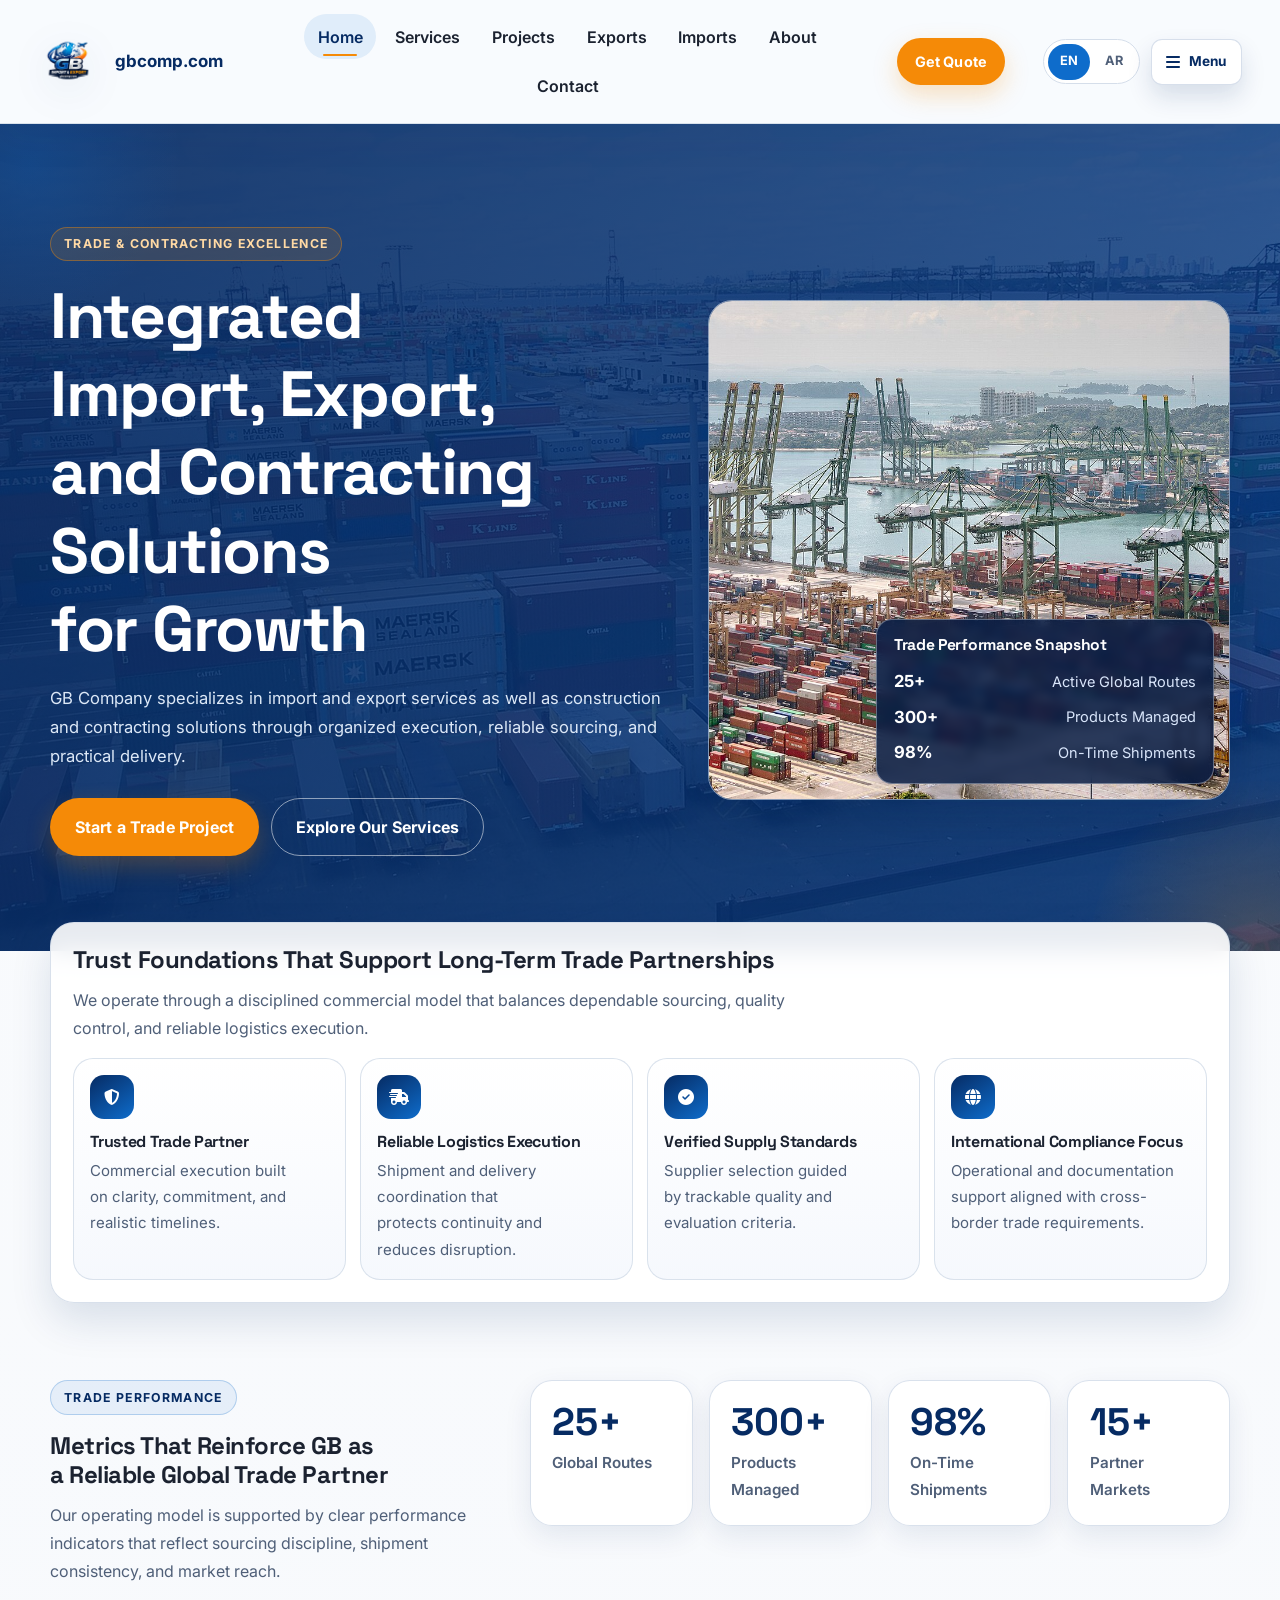
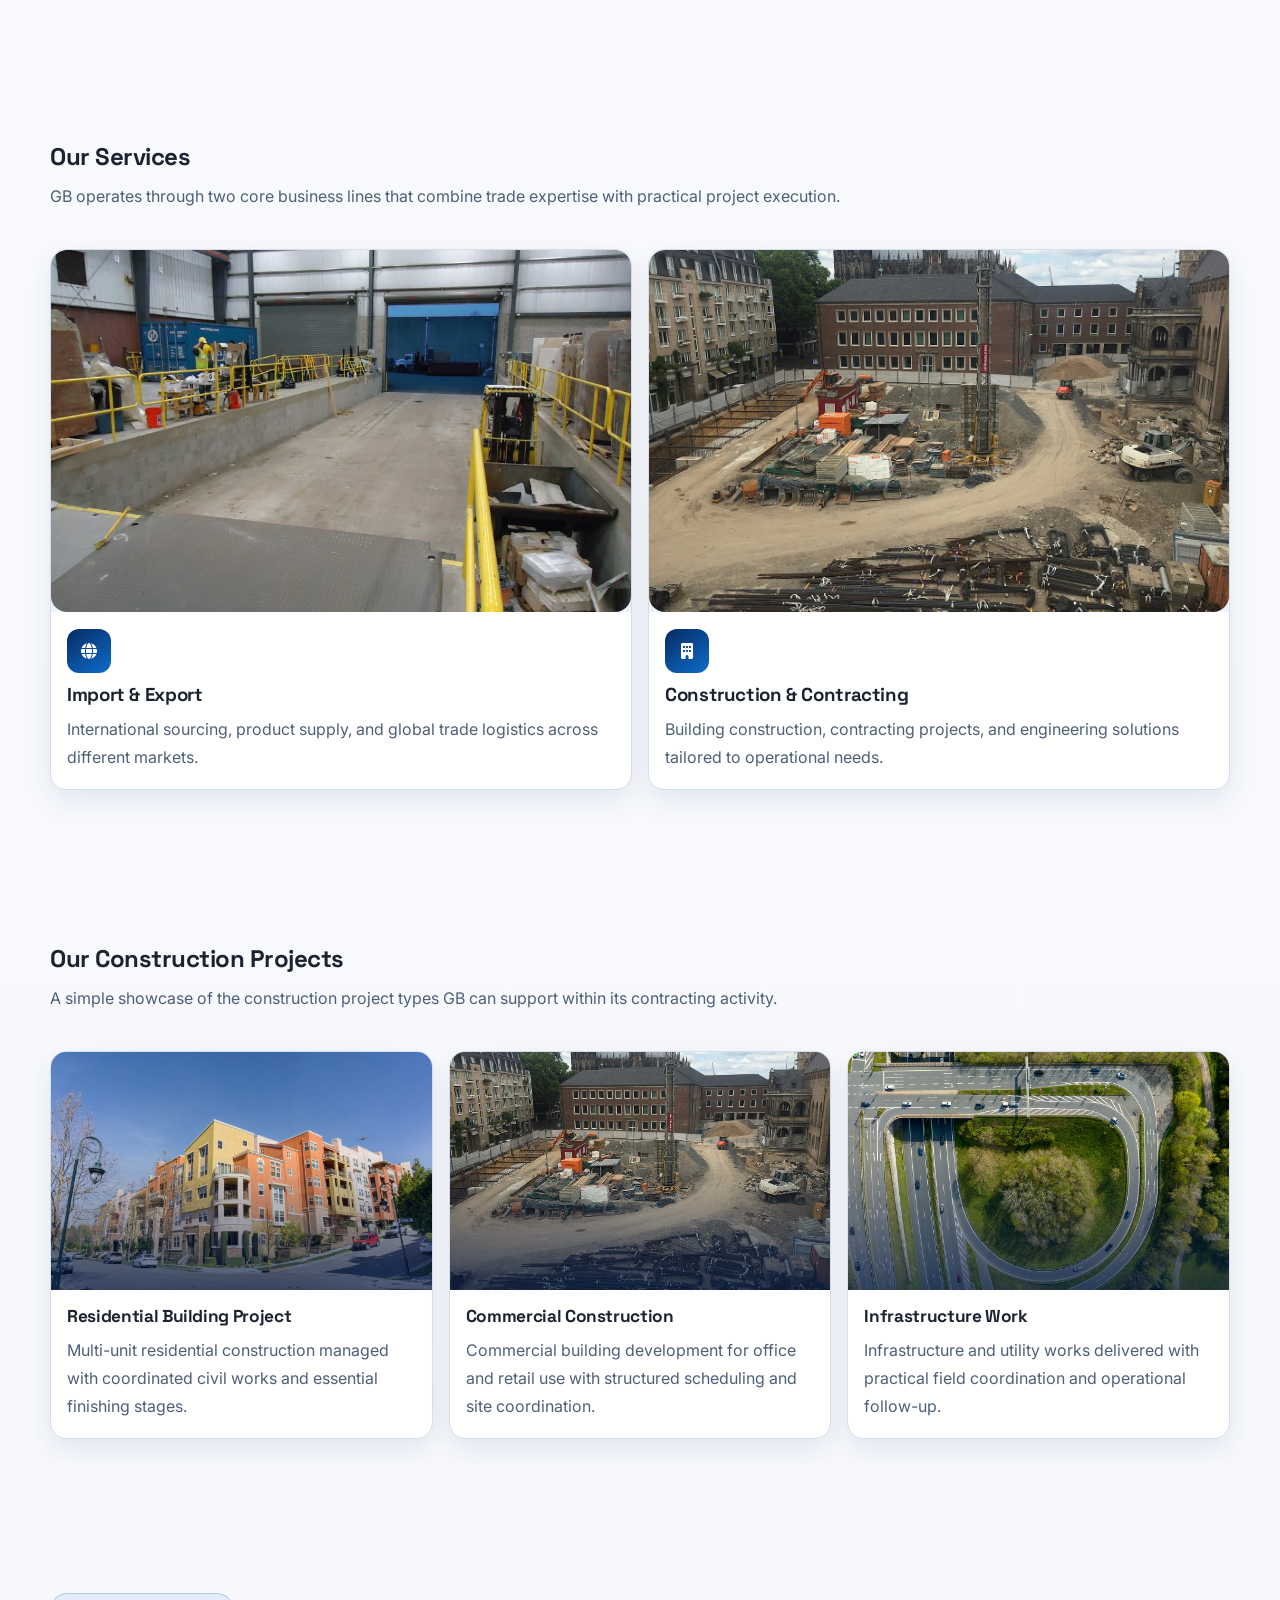
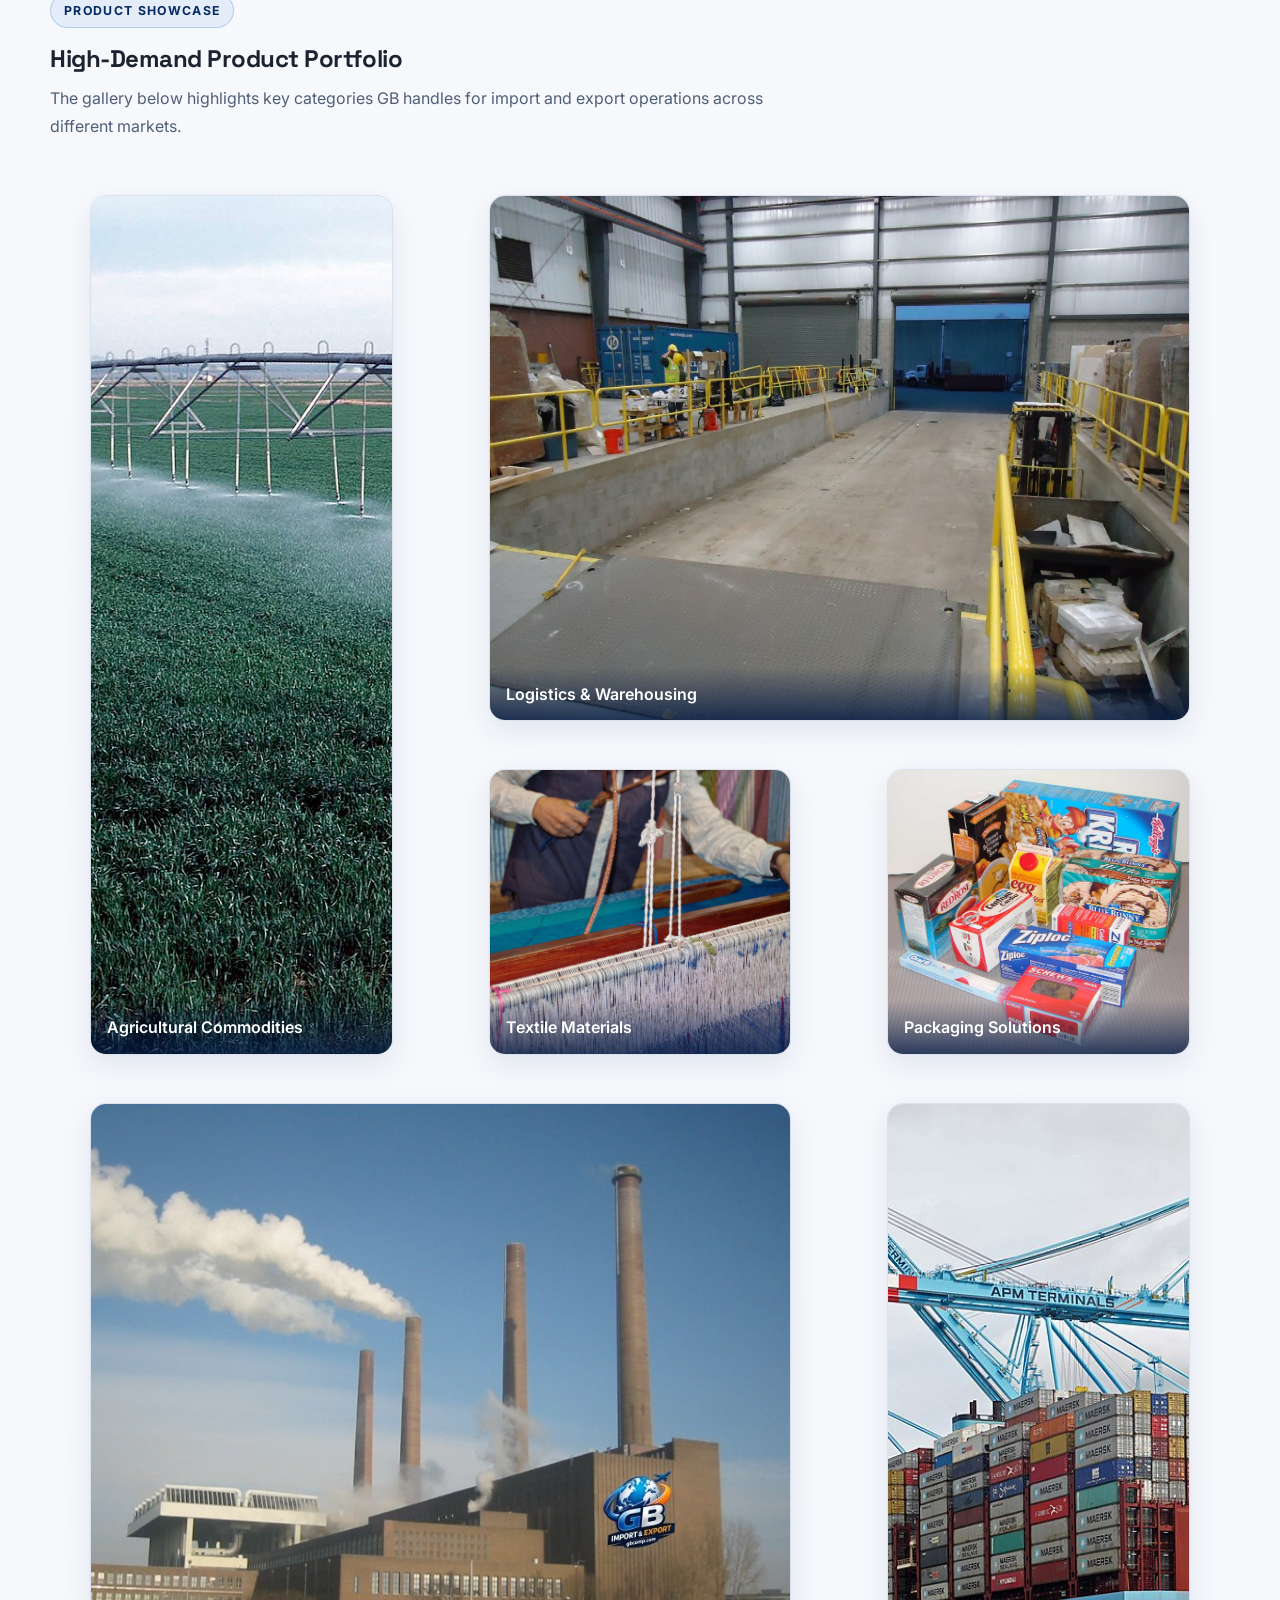
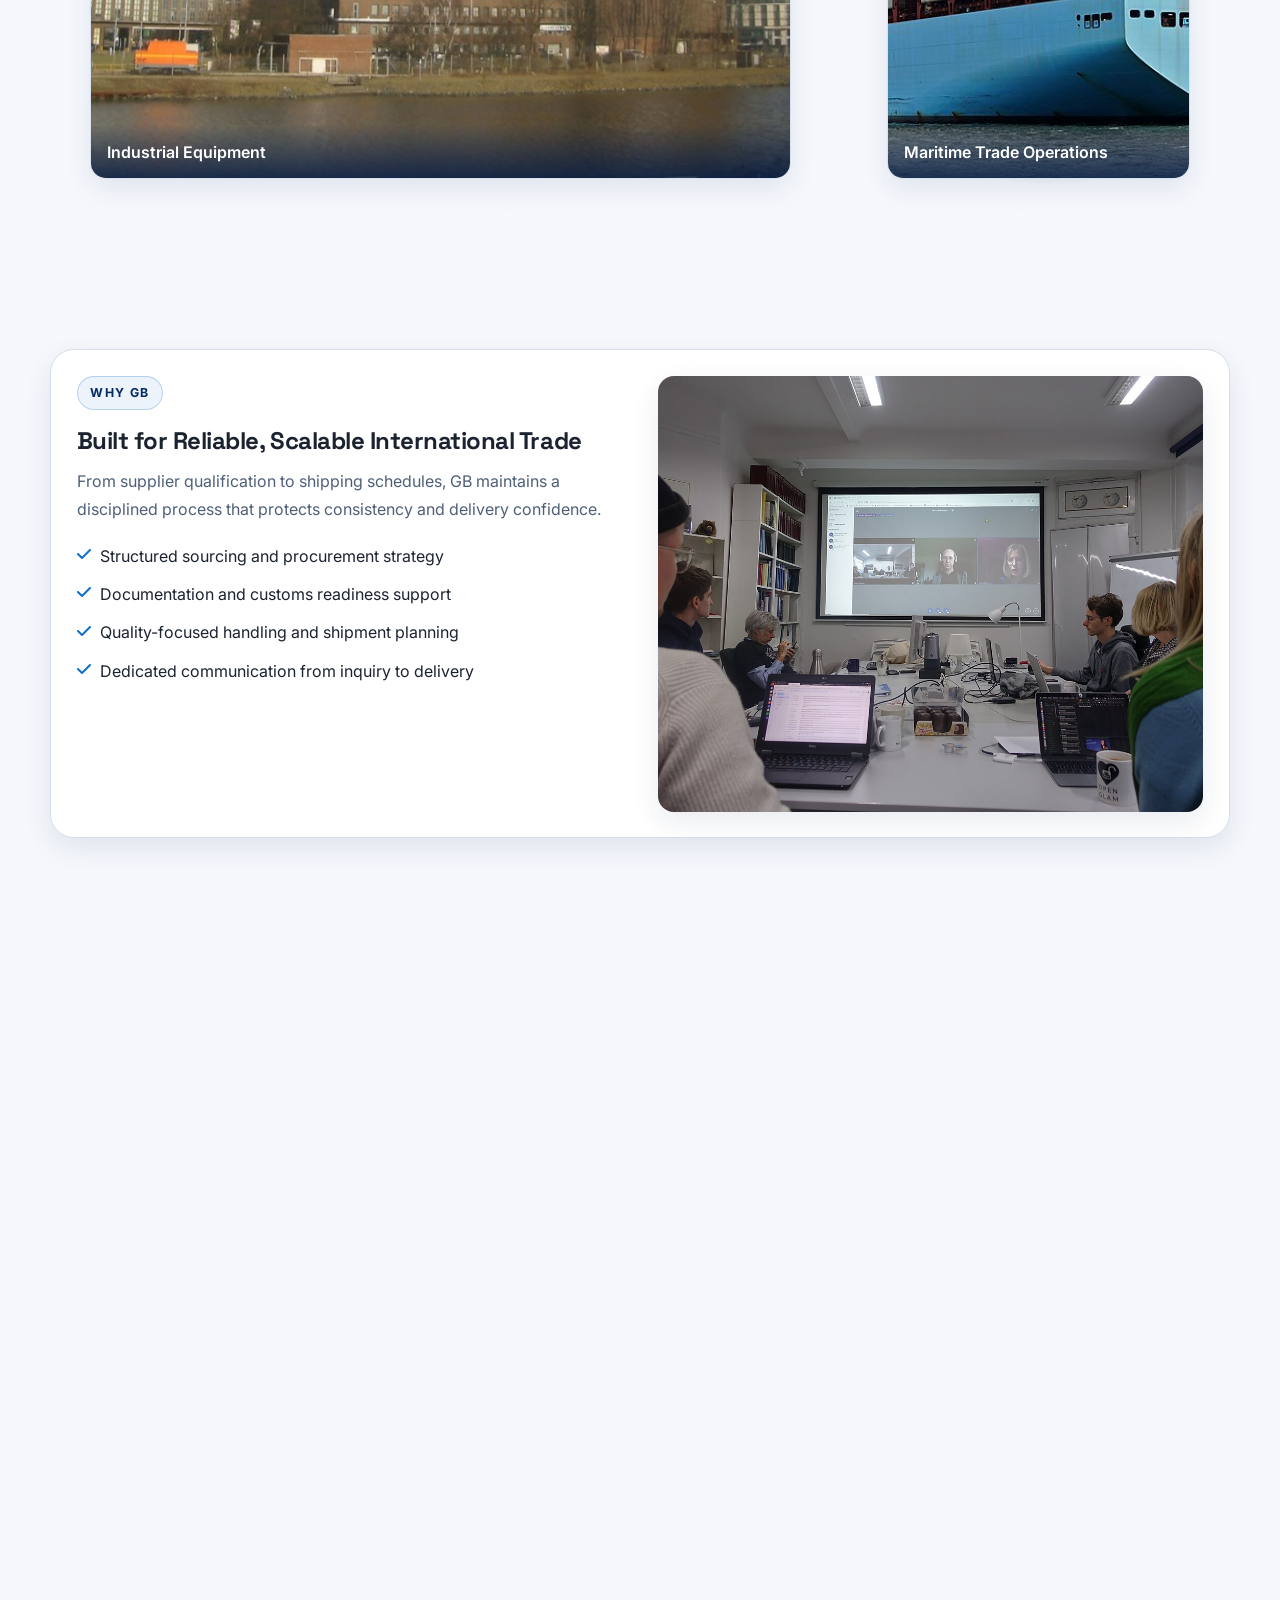
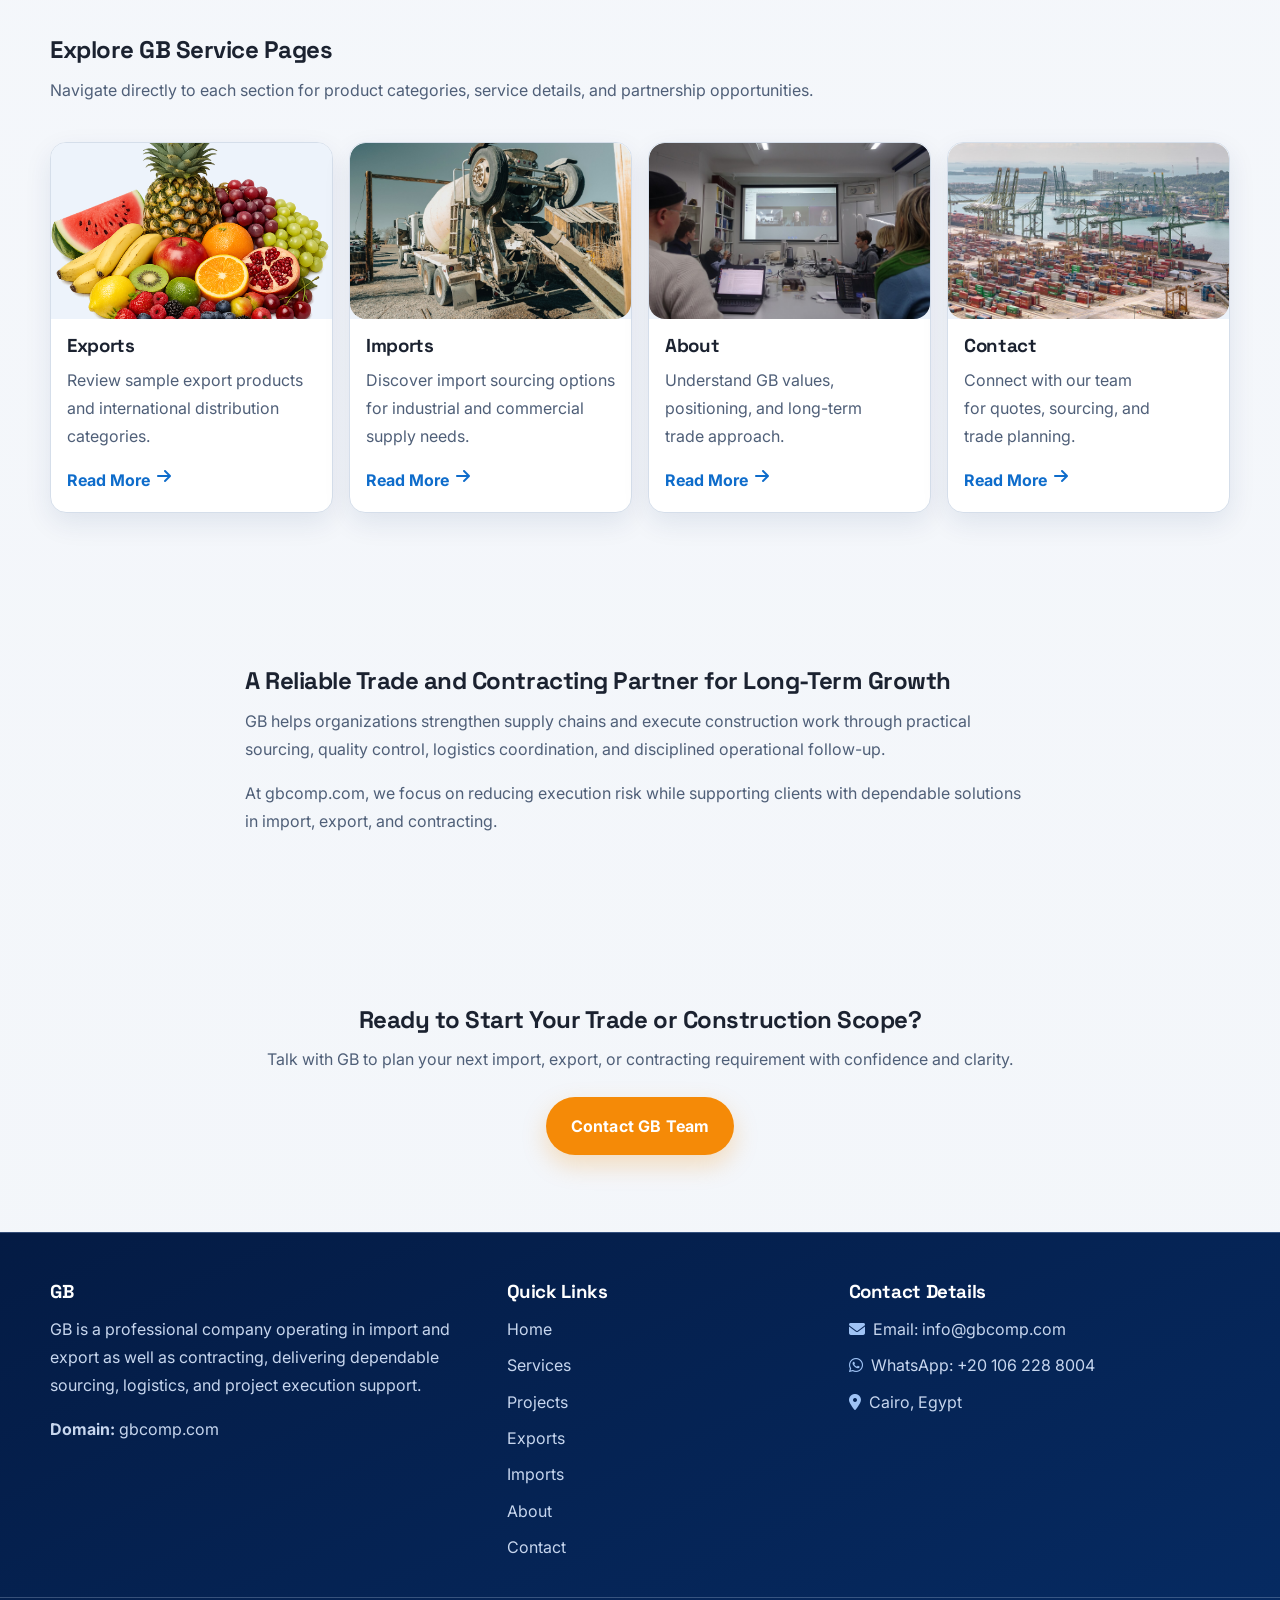
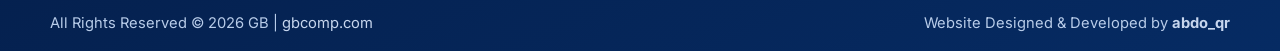
==== commit 9bfec259: "Add Google Ads script to index.html" ====
--- a/index.html
+++ b/index.html
@@ -6,6 +6,8 @@
 -->
 <html lang="en" dir="ltr">
 <head>
+  <script async src="https://pagead2.googlesyndication.com/pagead/js/adsbygoogle.js?client=ca-pub-7395182771810716"
+     crossorigin="anonymous"></script>
   <meta charset="UTF-8">
   <meta name="viewport" content="width=device-width, initial-scale=1.0">
   <link rel="icon" type="image/svg+xml" href="logo.svg">
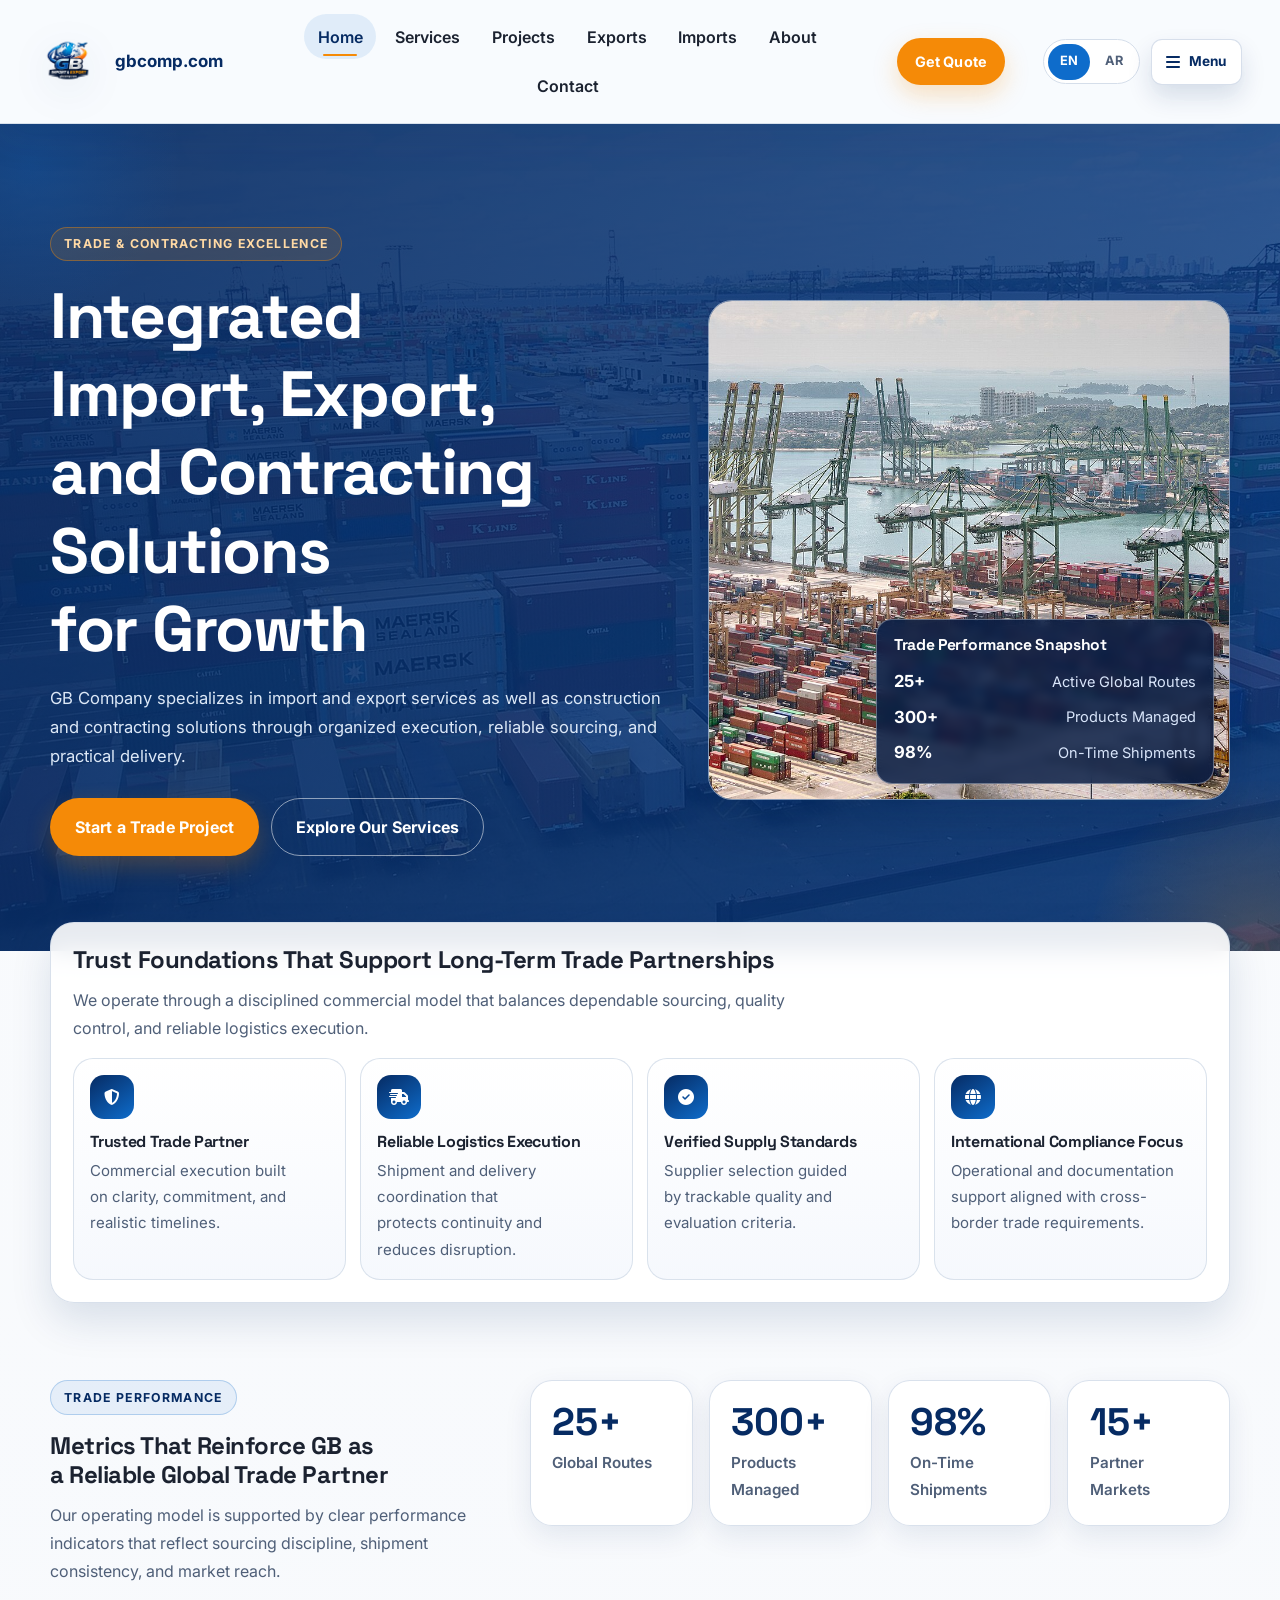
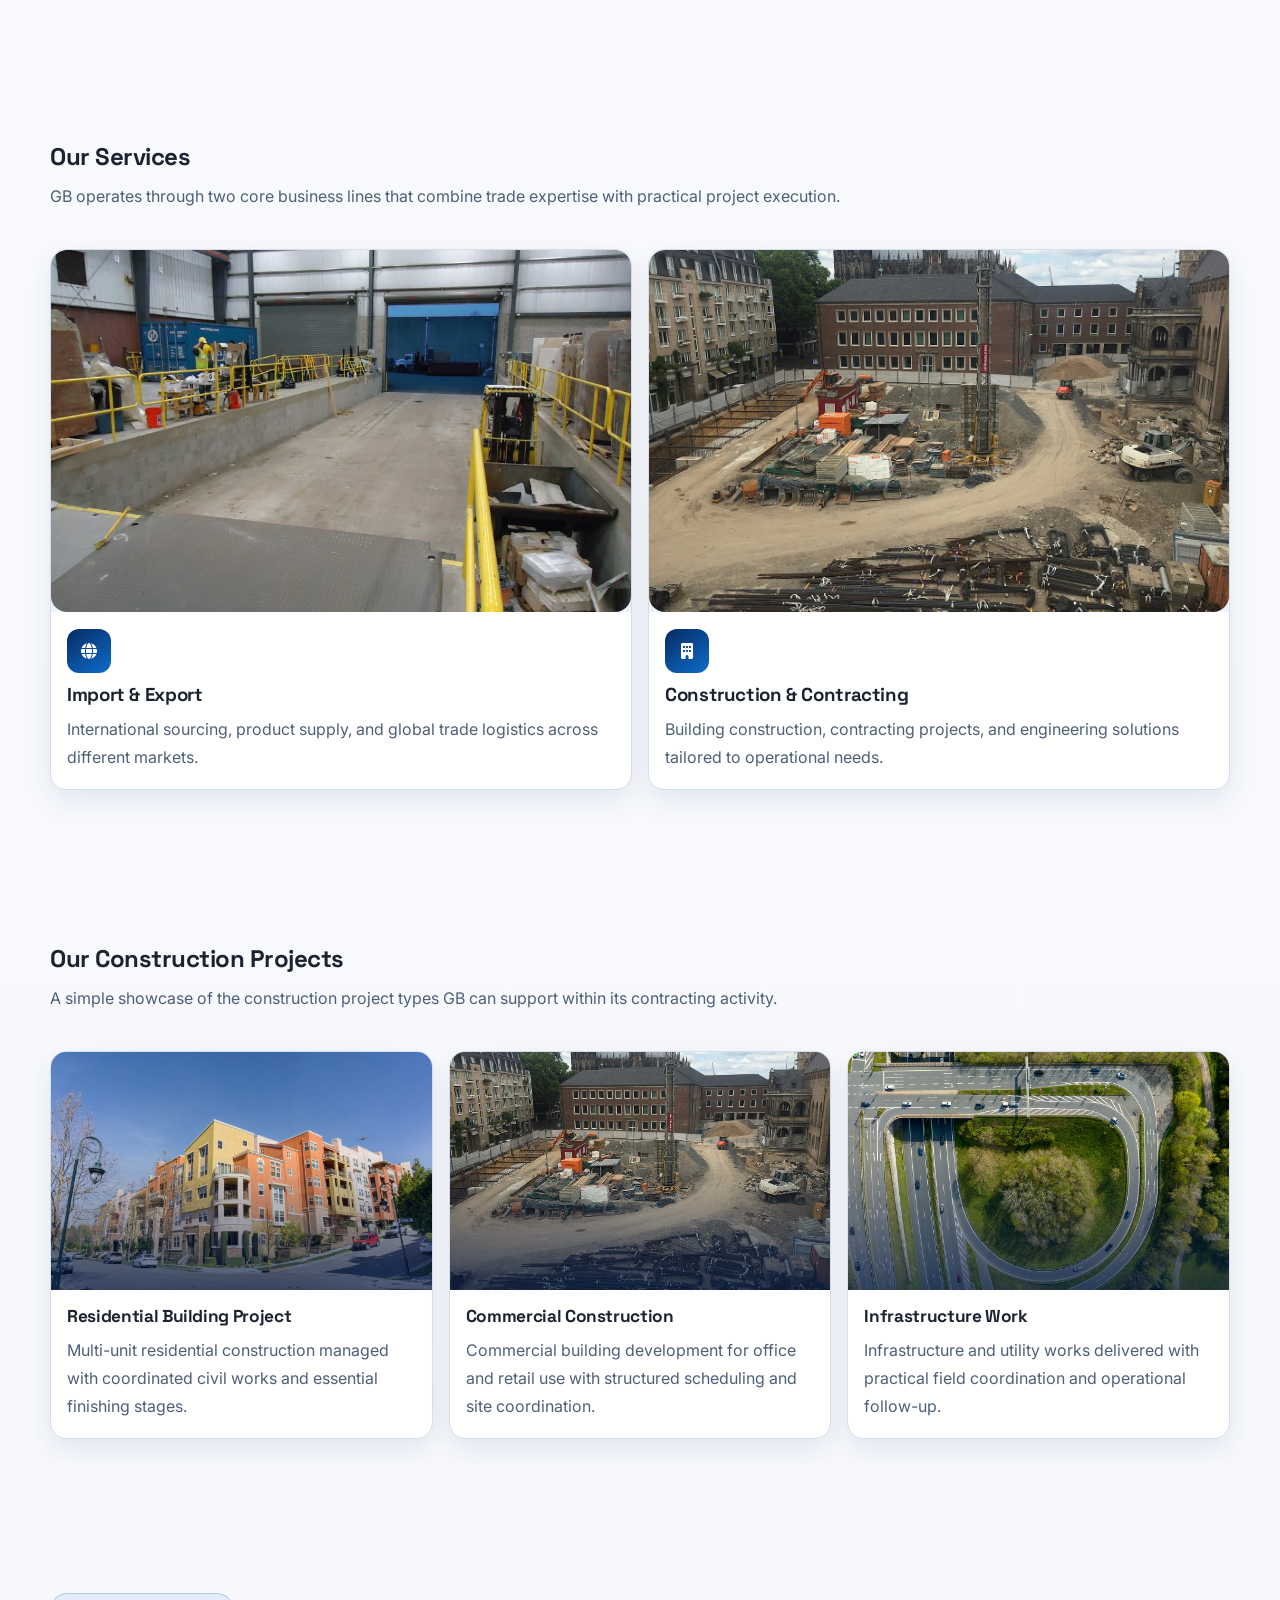
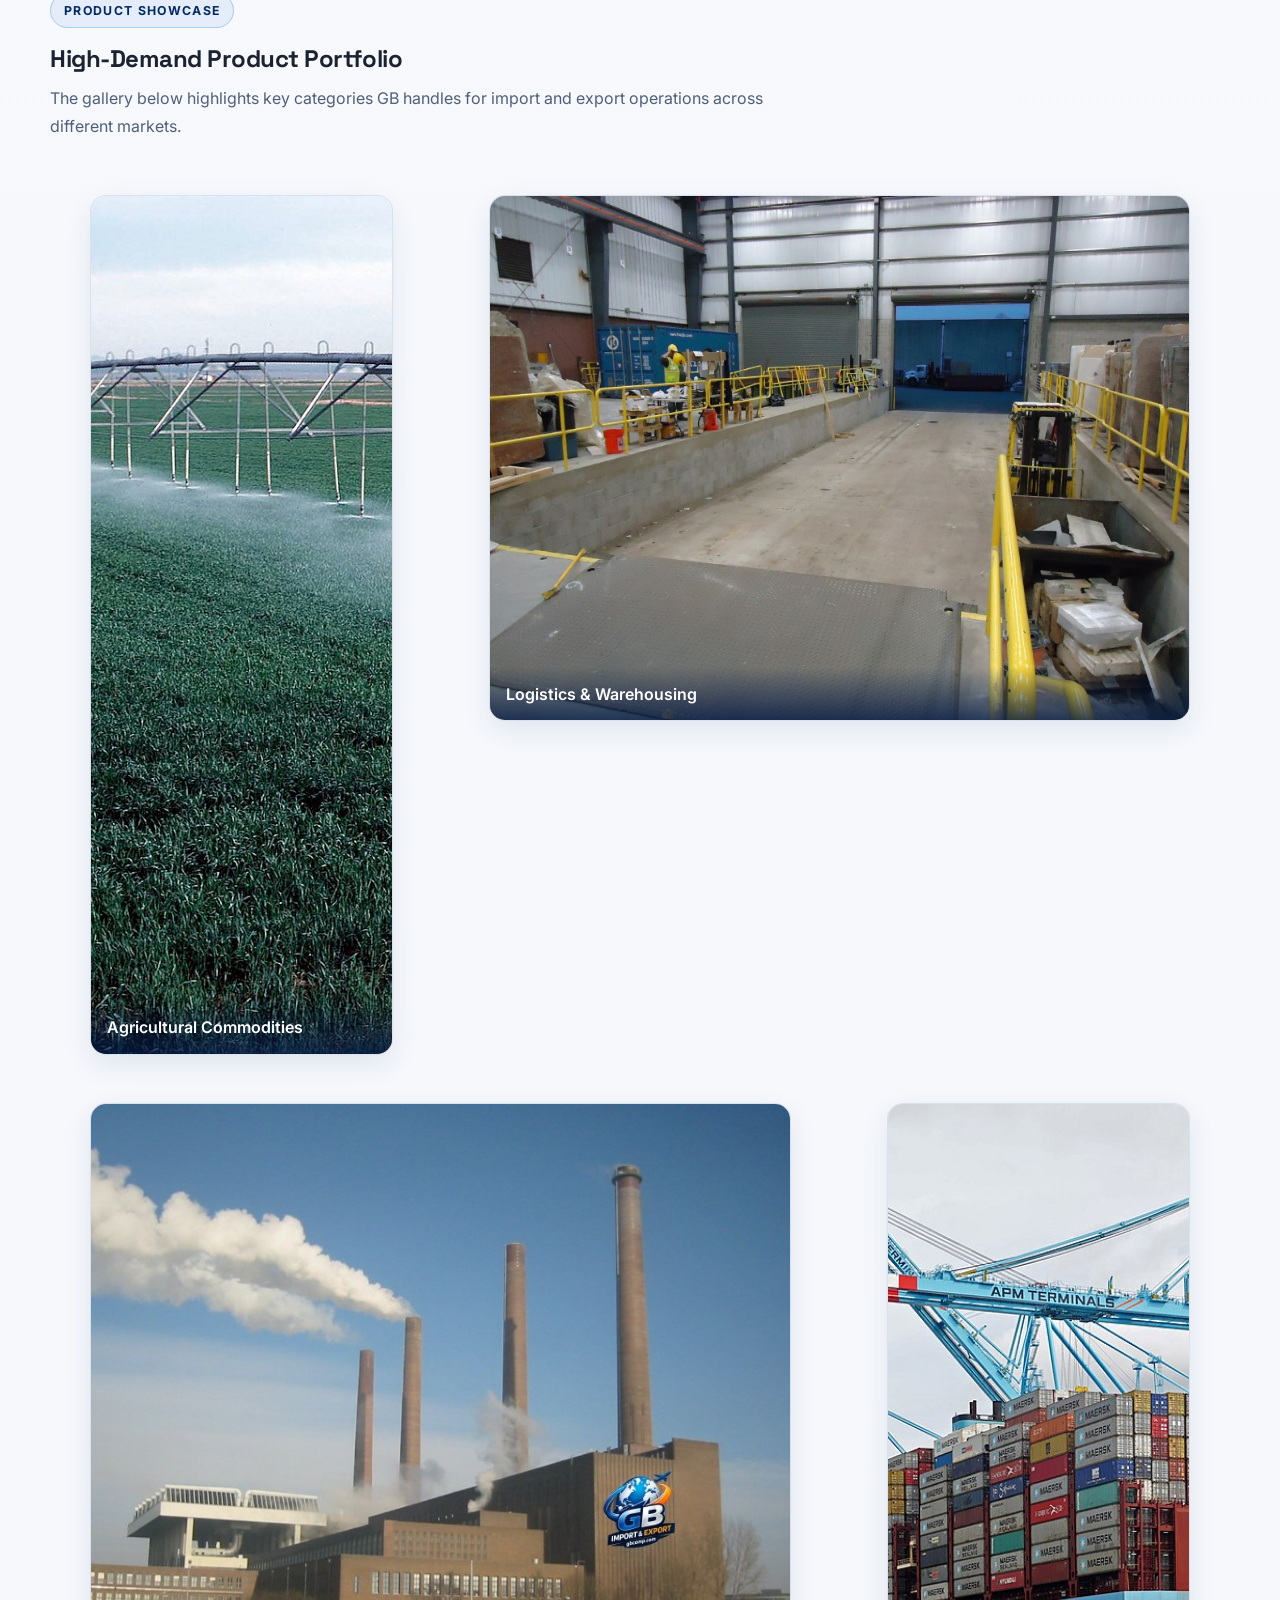
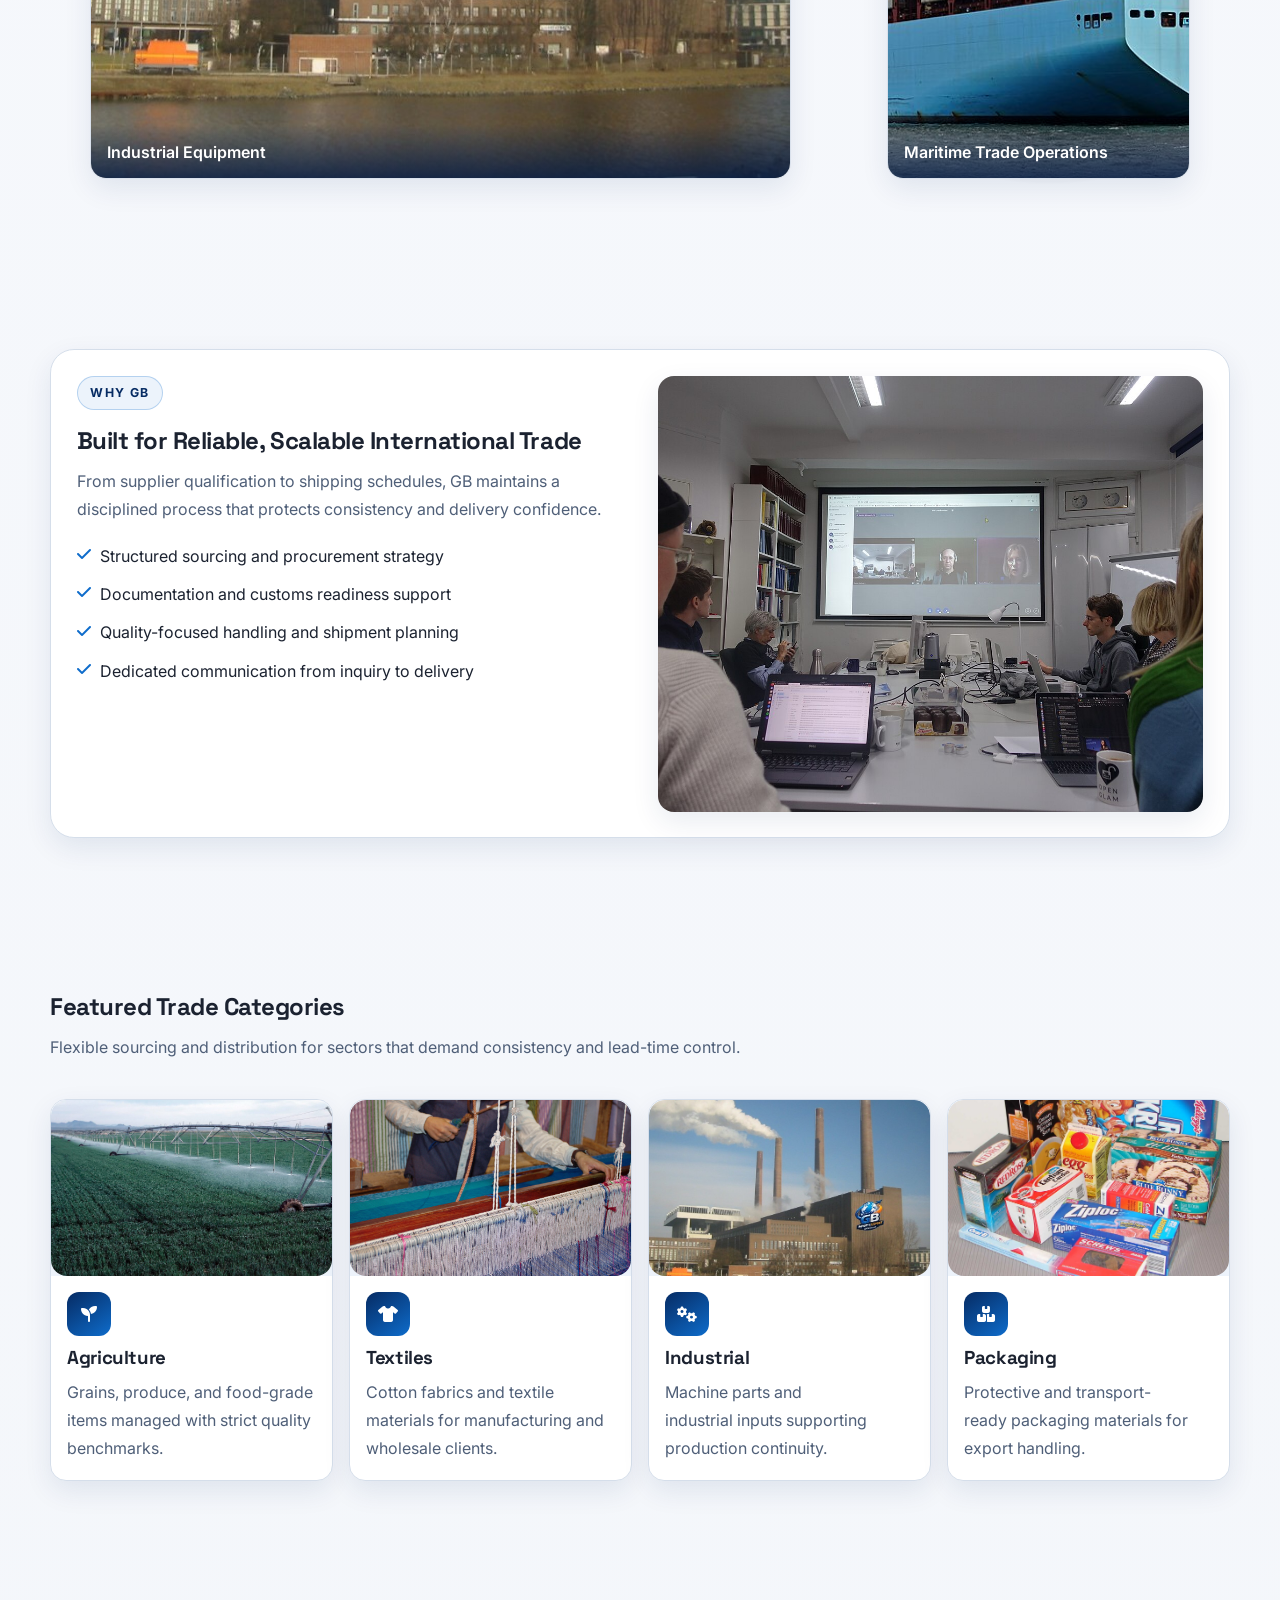
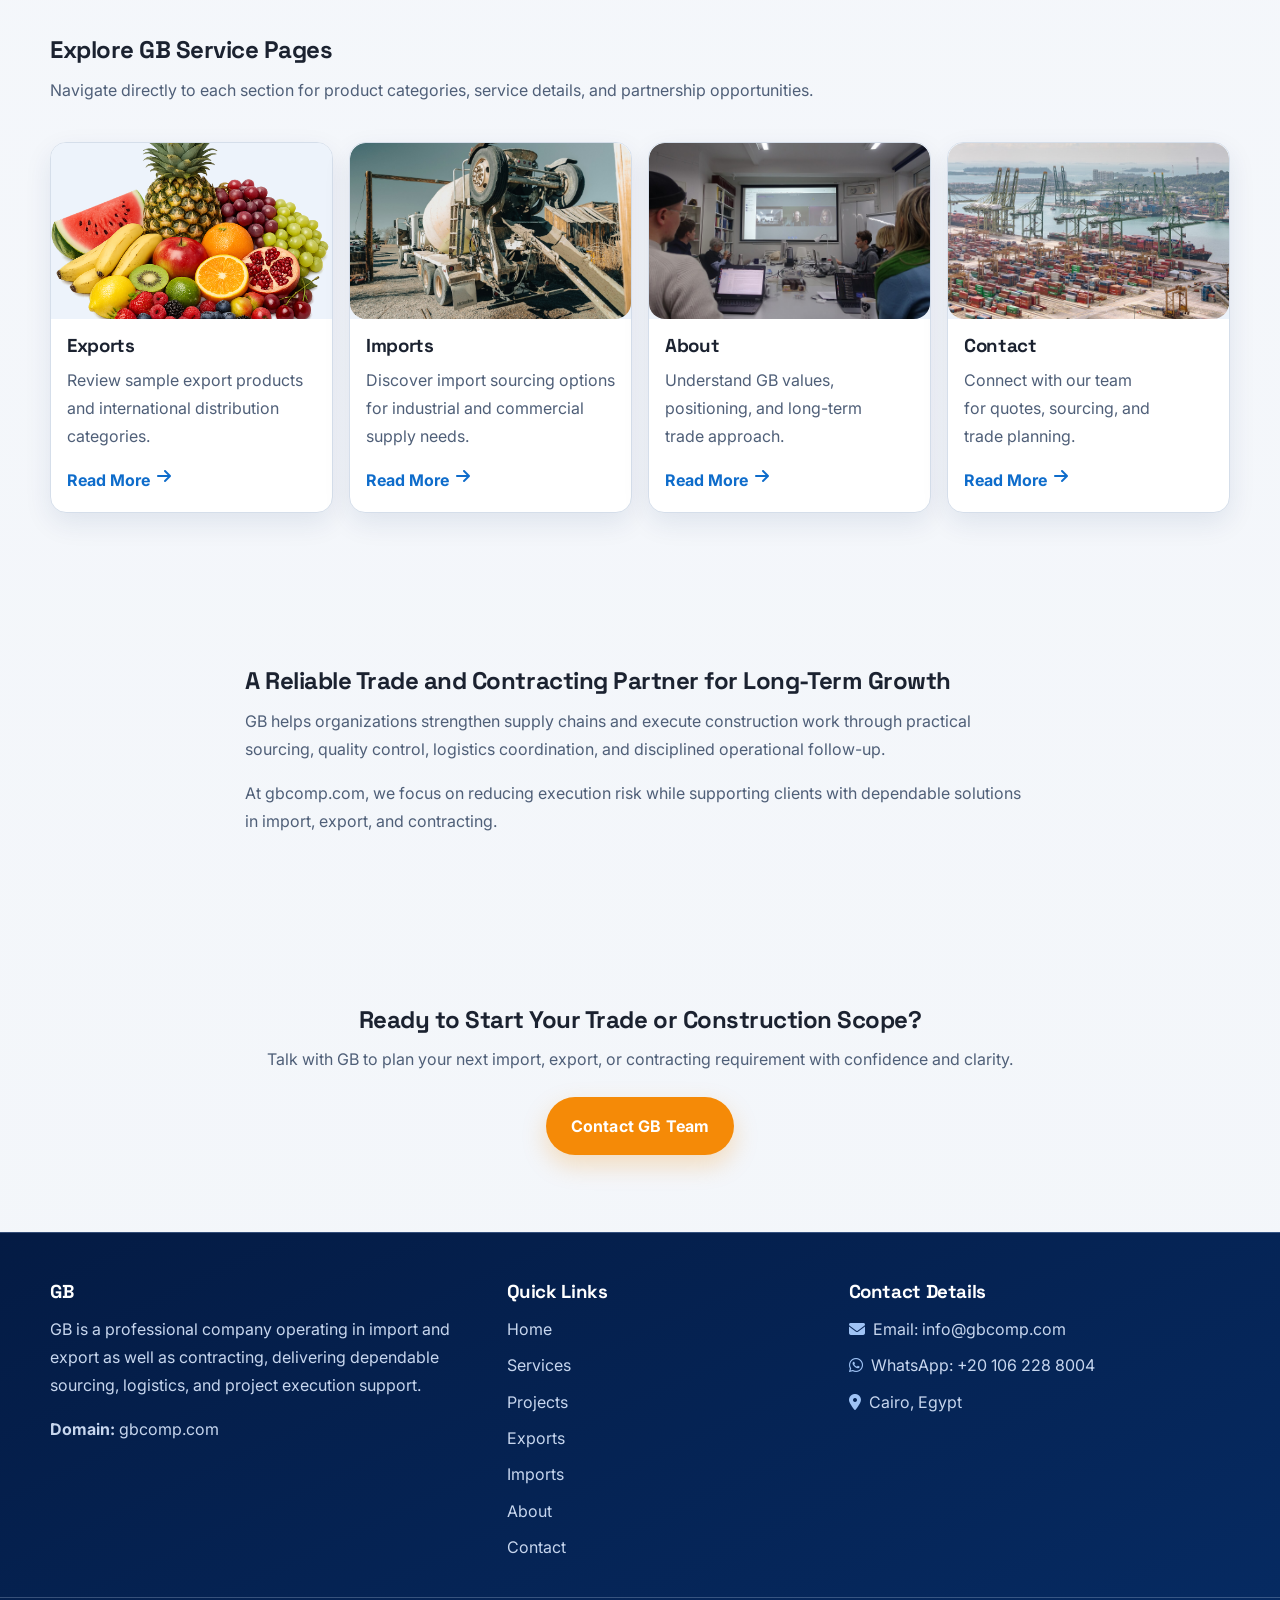
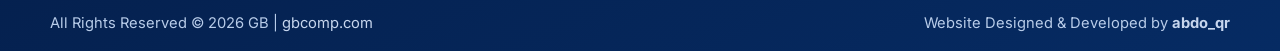
==== commit c213c815: "Add Google AdSense account meta tag Added meta tag for Google AdSense account." ====
--- a/index.html
+++ b/index.html
@@ -8,6 +8,7 @@
 <head>
   <script async src="https://pagead2.googlesyndication.com/pagead/js/adsbygoogle.js?client=ca-pub-7395182771810716"
      crossorigin="anonymous"></script>
+  <meta name="google-adsense-account" content="ca-pub-7395182771810716">
   <meta charset="UTF-8">
   <meta name="viewport" content="width=device-width, initial-scale=1.0">
   <link rel="icon" type="image/svg+xml" href="logo.svg">
